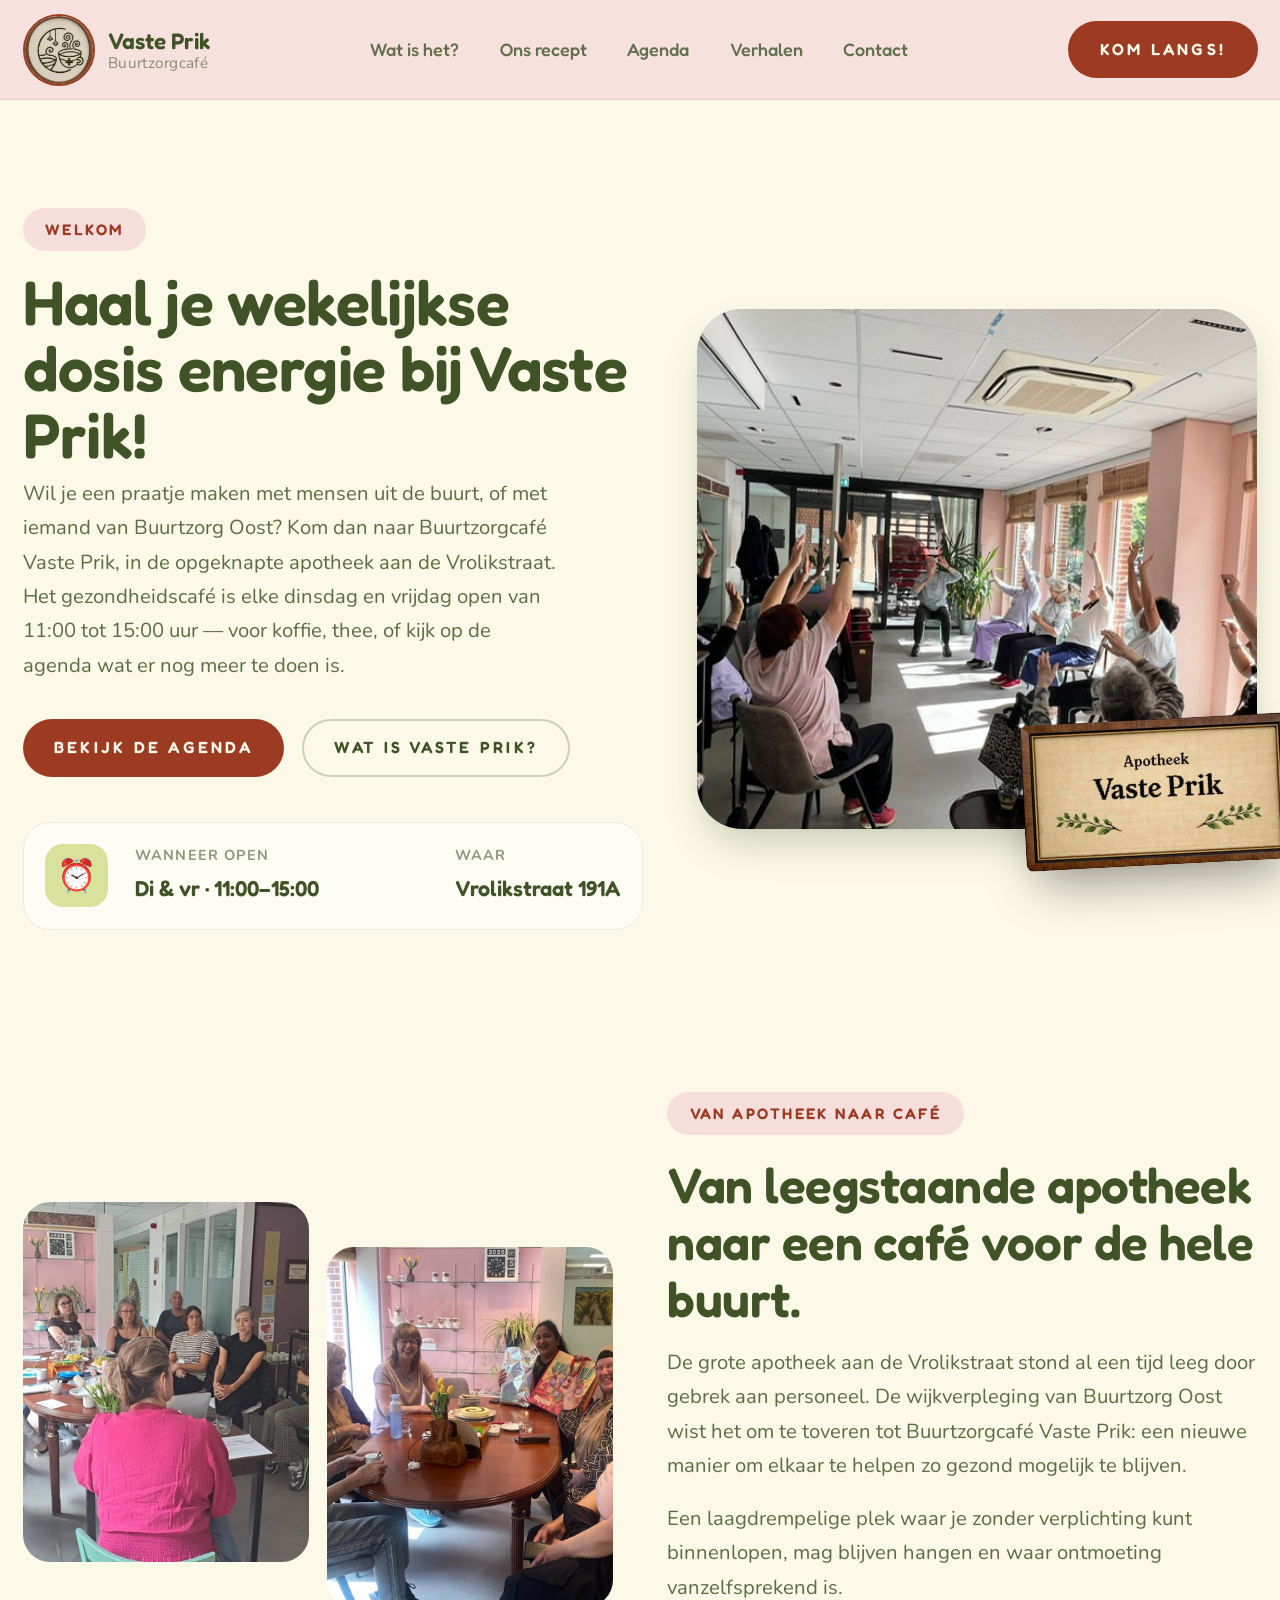
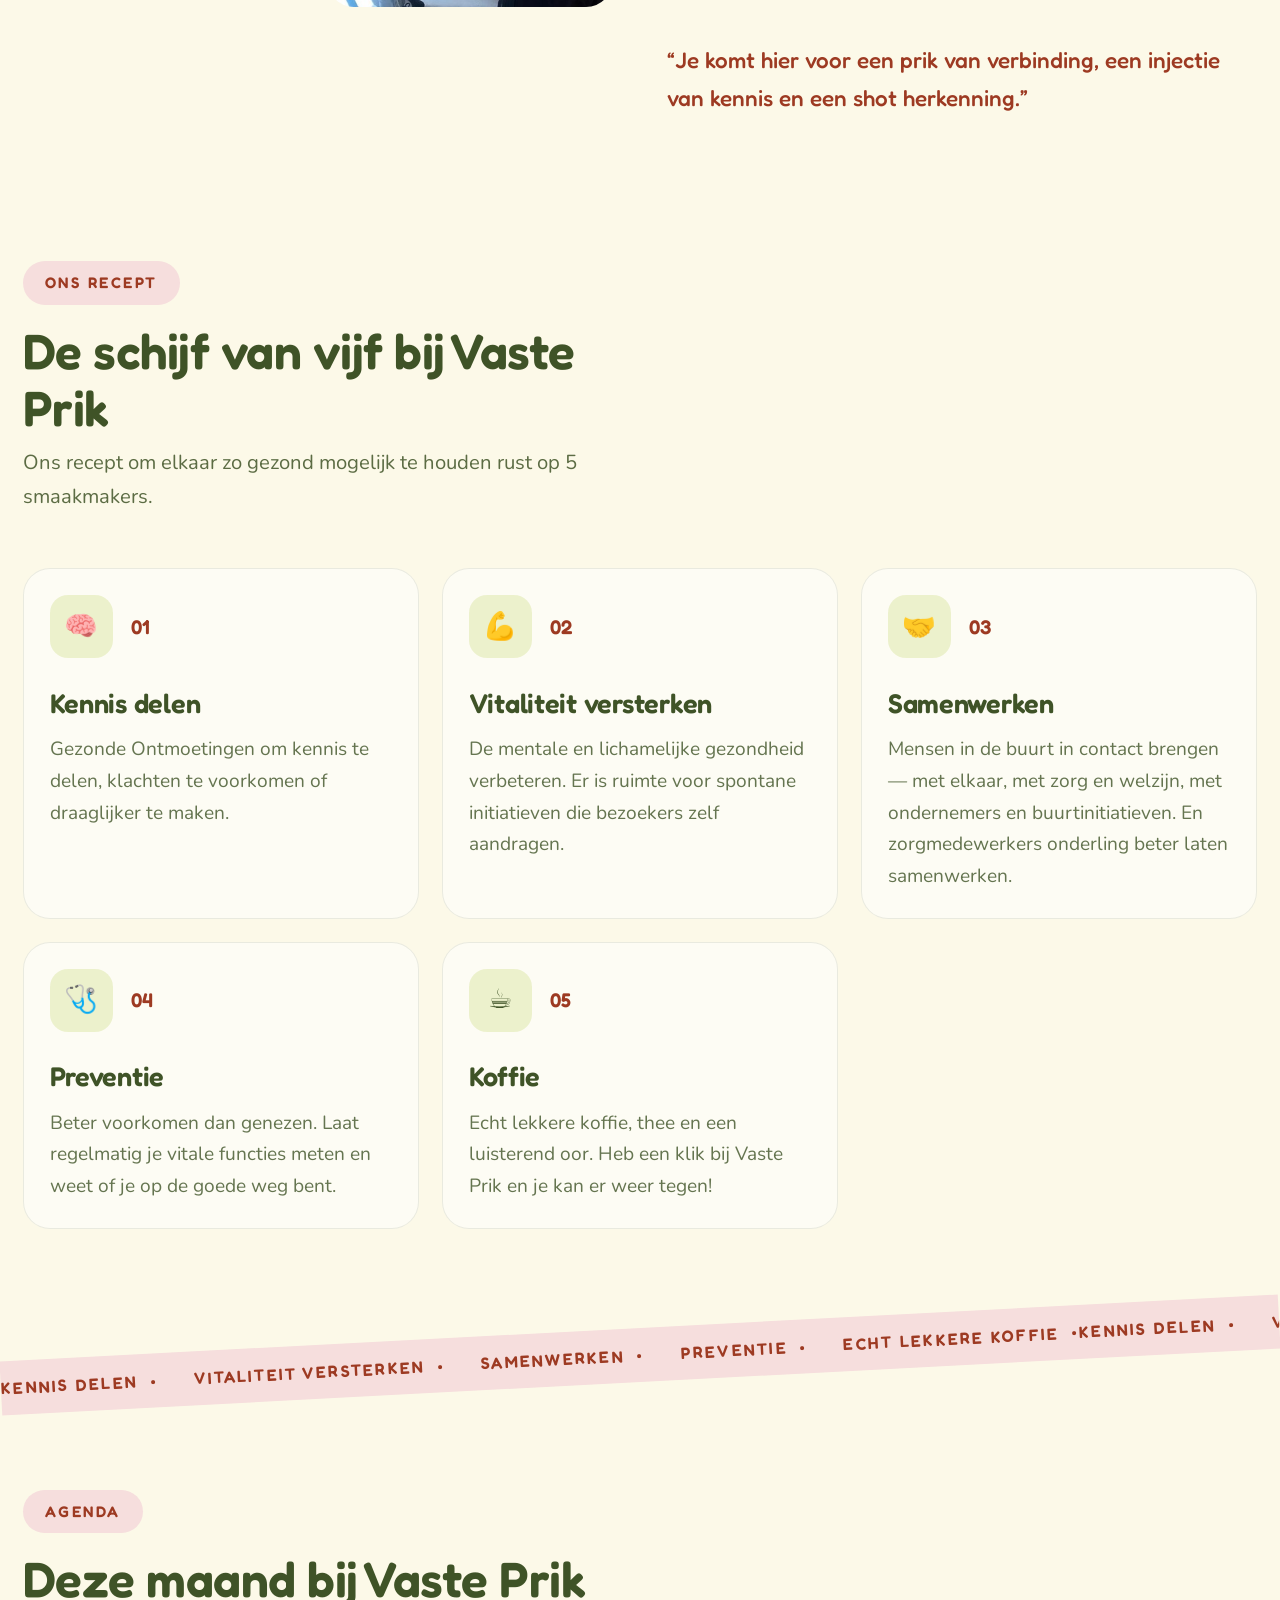
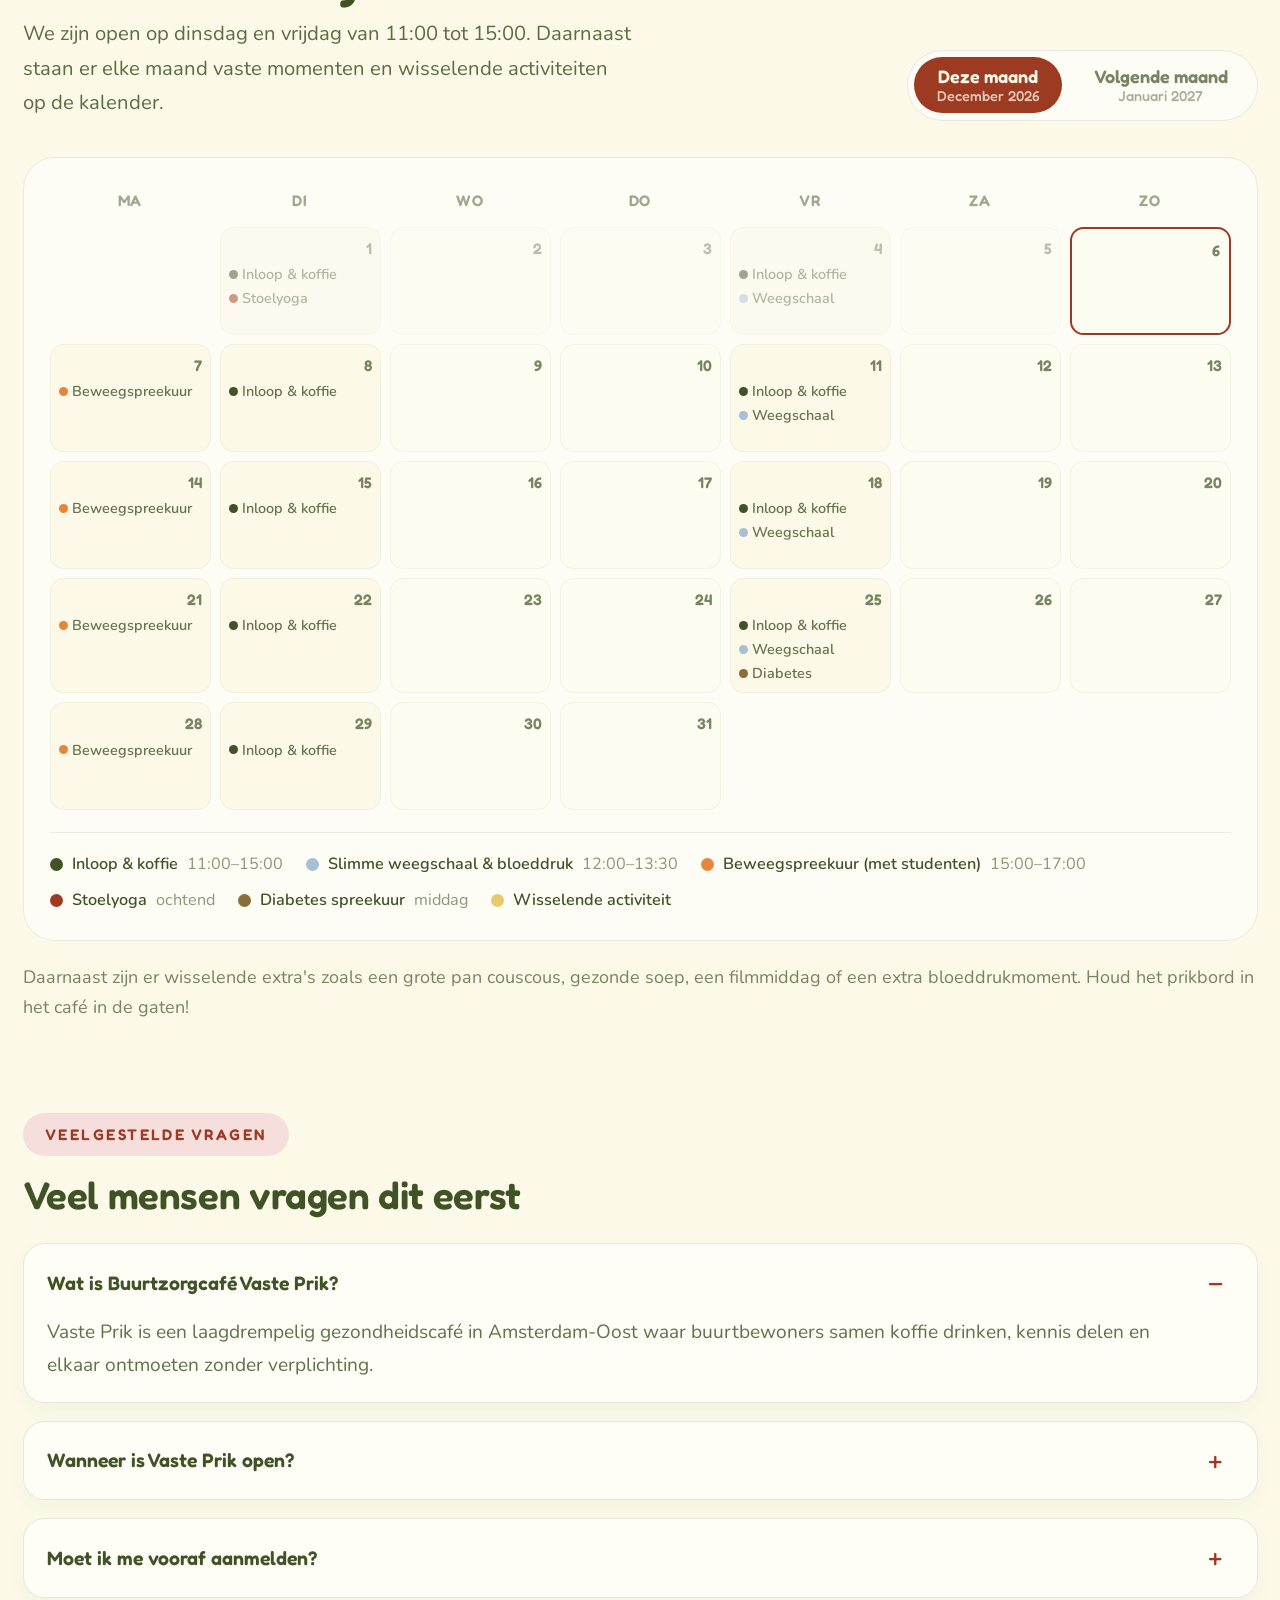
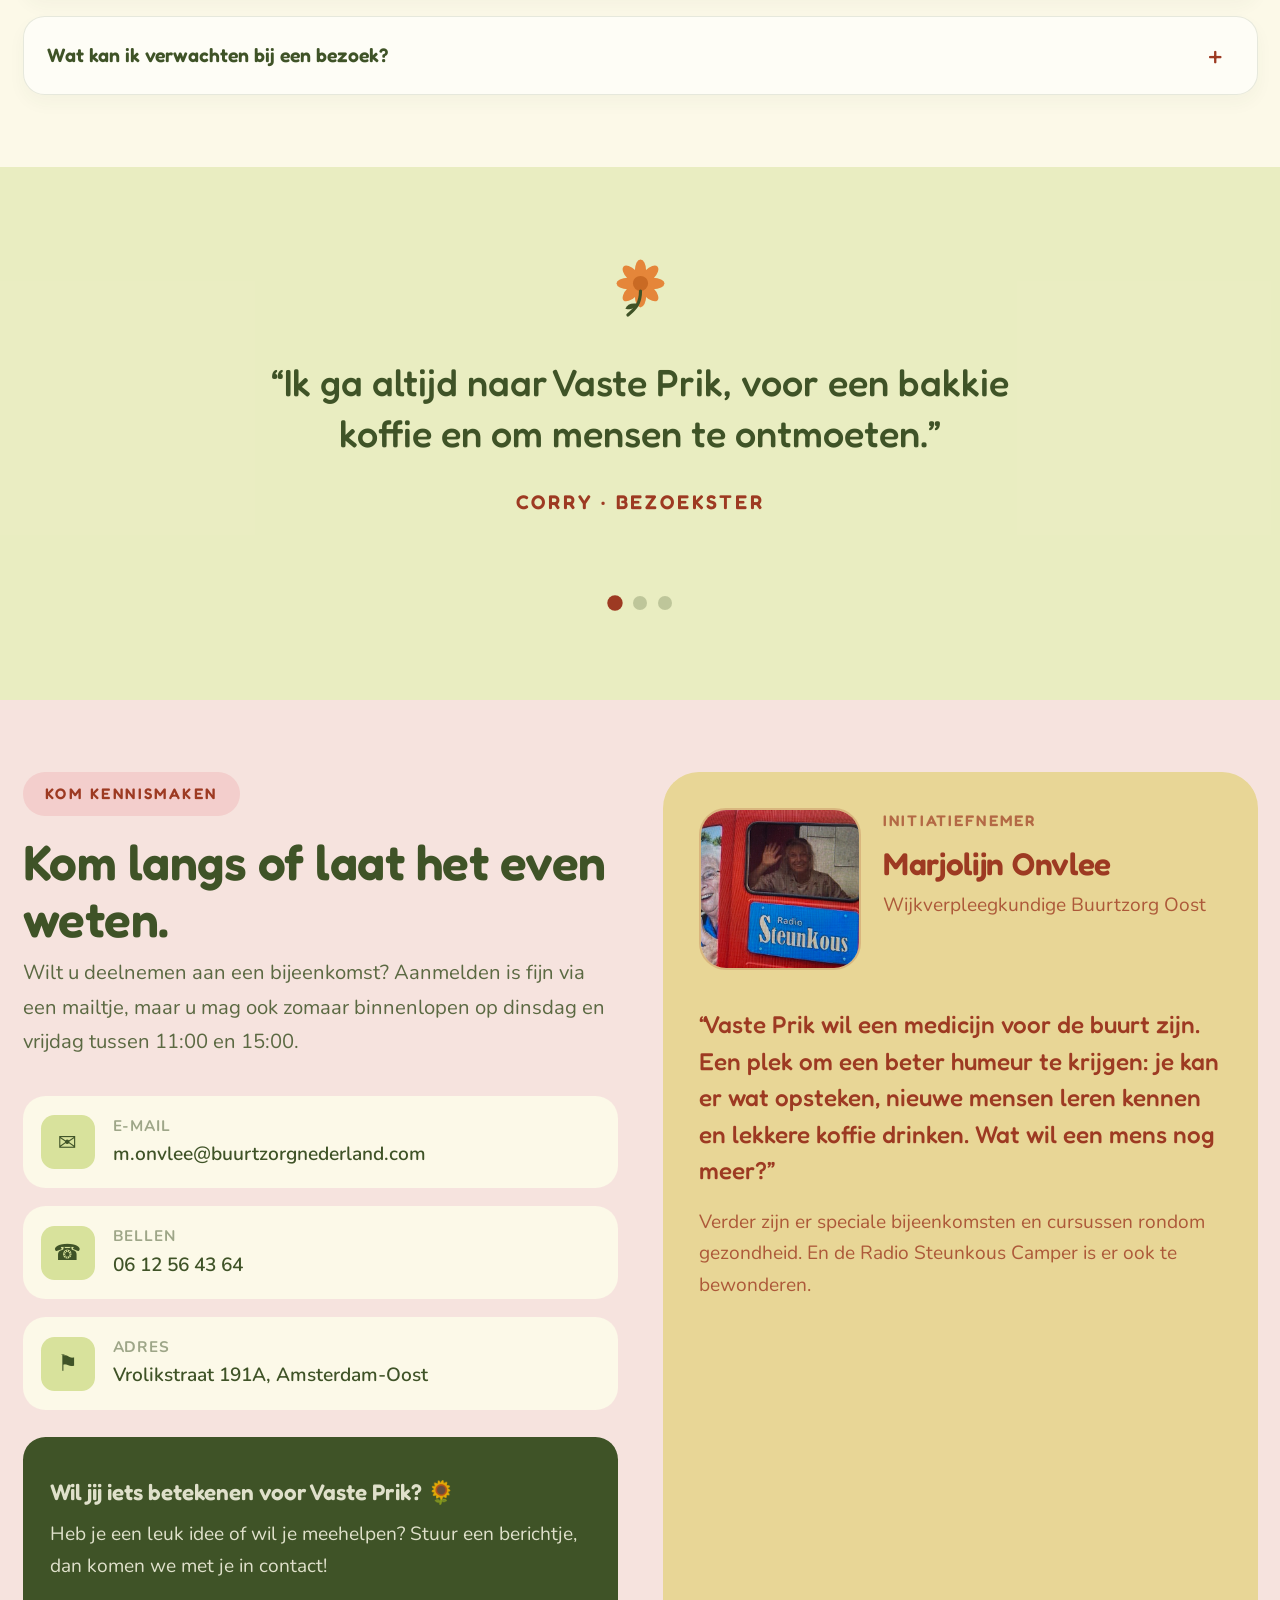
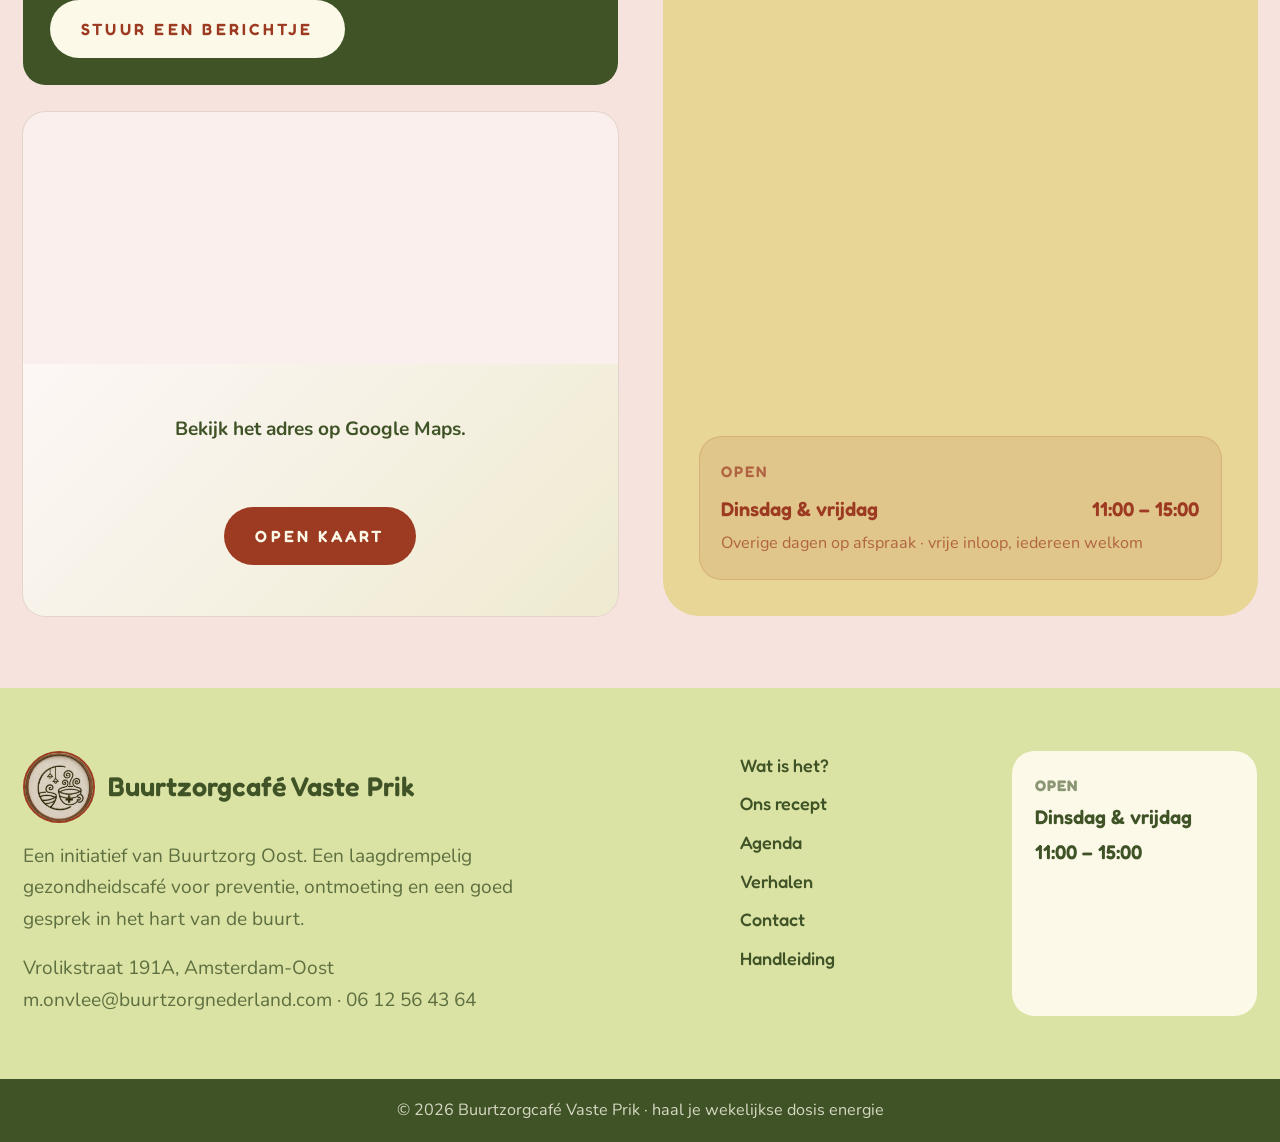
==== index.html @ 0f340464 "Handleiding pagina en content check" ====
<!doctype html>
<html lang="nl">
<head>
  <meta charset="UTF-8" />
  <meta name="viewport" content="width=device-width, initial-scale=1.0" />
  <meta name="description" content="Buurtzorgcafé Vaste Prik is een laagdrempelig gezondheidscafé in Amsterdam-Oost: koffie, kennis delen, beweging, preventie en ontmoetingen in de buurt." />
  <meta name="theme-color" content="#f6dedd" />
  <meta name="robots" content="index, follow" />
  <meta name="author" content="Buurtzorgcafé Vaste Prik" />
  <meta property="og:type" content="website" />
  <meta property="og:site_name" content="Buurtzorgcafé Vaste Prik" />
  <meta property="og:title" content="Buurtzorgcafé Vaste Prik | Gezondheidscafé in Amsterdam-Oost" />
  <meta property="og:description" content="Koffie, ontmoeting en preventie in de buurt. Kom langs bij Buurtzorgcafé Vaste Prik voor een laagdrempelige, gezonde babbel in Amsterdam-Oost." />
  <meta property="og:url" content="https://www.vasteprik.nl/" />
  <meta property="og:image" content="https://www.vasteprik.nl/assets/vaste-prik-logo.png" />
  <meta property="og:image:alt" content="Logo van Buurtzorgcafé Vaste Prik" />
  <meta property="og:locale" content="nl_NL" />
  <meta name="twitter:card" content="summary_large_image" />
  <meta name="twitter:title" content="Buurtzorgcafé Vaste Prik" />
  <meta name="twitter:description" content="Koffie, preventie en ontmoeting in de buurt. Ontdek Buurtzorgcafé Vaste Prik in Amsterdam-Oost." />
  <meta name="twitter:image" content="https://www.vasteprik.nl/assets/vaste-prik-logo.png" />
  <link rel="canonical" href="https://www.vasteprik.nl/" />
  <link rel="icon" type="image/png" sizes="256x256" href="assets/vaste-prik-logo-256.png" />
  <link rel="manifest" href="site.webmanifest" />
  <title>Buurtzorgcafé Vaste Prik | Gezondheid, koffie en ontmoeting in Amsterdam-Oost</title>
  <link rel="stylesheet" href="style.css" />
</head>
<body>

  <!-- Nav -->
  <header class="site-header">
    <div class="wrap header-inner">
      <a href="#top" class="brand">
        
        <span class="brand-icon"><img src="assets/vaste-prik-logo.png" alt="Vaste Prik logo" class="brand-logo" data-c-src="hero.logo" data-c-alt="hero.logo_alt" /></span>
        

        <span class="brand-text">
          <span class="brand-title">Vaste Prik</span>
          <span class="brand-sub">Buurtzorgcafé</span>
        </span>
      </a>
      <nav class="main-nav">
        <a href="#wat">Wat is het?</a>
        <a href="#recept">Ons recept</a>
        <a href="#agenda">Agenda</a>
        <a href="#verhalen">Verhalen</a>
        <a href="#contact">Contact</a>
      </nav>
      <a href="#contact" class="btn btn-solid">Kom langs!</a>
    </div>
  </header>

  <main id="top">

    <!-- Hero -->
    <section class="hero">
      <div class="wrap hero-grid">
        <div class="hero-copy">
          <span class="pill">Welkom</span>
          <h1 data-c="hero.titel">Haal je wekelijkse dosis energie bij Vaste Prik!</h1>
          <p class="lead" data-c="hero.tekst">
            Wil je een praatje maken met mensen uit de buurt, of met iemand van Buurtzorg Oost?
            Kom dan naar Buurtzorgcafé Vaste Prik, in de opgeknapte apotheek aan de
            Vrolikstraat. Het gezondheidscafé is elke dinsdag en vrijdag open van 11 tot
            15 uur — voor koffie, thee, of kijk op de agenda wat er nog meer te doen is.
          </p>
          <div class="hero-buttons">
            <a href="#agenda" class="btn btn-solid">Bekijk de agenda</a>
            <a href="#wat" class="btn btn-ghost">Wat is Vaste Prik?</a>
          </div>

          <div class="hero-info">
            <span class="hero-info-icon">⏰</span>
            <div class="hero-info-cols">
              <div>
                <p class="label">Wanneer open</p>
                <p class="value">Di &amp; vr · 11:00–15:00</p>
              </div>
              <div>
                <p class="label">Waar</p>
                <p class="value" data-c="contact.adres_kort">Vrolikstraat 191A</p>
              </div>
            </div>
          </div>
        </div>

        <div class="hero-media">
          <div class="hero-photo-frame">
            <img
              src="assets/vaste-prik-1.jpg"
              alt="Activiteit bij Buurtzorgcafé Vaste Prik"
              data-c-src="hero.foto"
              data-c-alt="hero.foto_alt"
              data-lightbox
              tabindex="0"
            />
          </div>
          <img
            src="assets/bordje-vaste-prik.jpg"
            alt="Geborduurd bordje met de tekst Apotheek Vaste Prik"
            data-c-src="hero.bordje"
            data-c-alt="hero.bordje_alt"
            class="hero-badge"
            data-lightbox
            tabindex="0"
          />
        </div>
      </div>
    </section>

    <!-- Wat is het -->
    <section id="wat" class="section">
      <div class="wrap wat-grid">
        <div class="wat-images">
          <img
            src="assets/vaste-prik-2.jpeg"
            alt="Bijscholing bij Buurtzorgcafé Vaste Prik"
            data-c-src="wat.foto1"
            data-c-alt="wat.foto1_alt"
            class="wat-img wat-img-1"
            data-lightbox
            tabindex="0"
          />
          <img
            src="assets/vaste-prik-3.jpeg"
            alt="Verjaardag bij Buurtzorgcafé Vaste Prik"
            data-c-src="wat.foto2"
            data-c-alt="wat.foto2_alt"
            class="wat-img wat-img-2"
            data-lightbox
            tabindex="0"
          />
        </div>
        <div class="wat-copy">
          <span class="pill">Van apotheek naar café</span>
          <h2 data-c="wat.titel">Van leegstaande apotheek naar een café voor de hele buurt.</h2>
          <div data-c-lijst="wat.alineas">
          <p>
            De grote apotheek aan de Vrolikstraat stond al een tijd leeg door gebrek aan
            personeel. De wijkverpleging van Buurtzorg Oost wist het om te toveren tot
            Buurtzorgcafé Vaste Prik: een nieuwe manier om elkaar te helpen zo gezond
            mogelijk te blijven.
          </p>
          <p>
            Een laagdrempelige plek waar je zonder verplichting kunt binnenlopen, mag blijven
            hangen en waar ontmoeting vanzelfsprekend is.
          </p>
          </div>
          <p class="quote" data-c="wat.quote" data-c-quotes>
            &ldquo;Je komt hier voor een prik van verbinding, een injectie van kennis en een
            shot herkenning.&rdquo;
          </p>
        </div>
      </div>
    </section>

    <!-- Ons recept -->
    <section id="recept" class="section">
      <div class="wrap">
        <div class="recept-intro">
          <span class="pill">Ons recept</span>
          <h2>De schijf van vijf bij Vaste Prik</h2>
          <p class="lead" data-c="recept.intro">Ons recept om elkaar zo gezond mogelijk te houden rust op 5 smaakmakers.</p>
        </div>

        <div class="recept-grid" id="recept-grid">
          <div class="recept-card">
            <div class="recept-head">
              <span class="recept-icon">🧠</span>
              <span class="recept-num">01</span>
            </div>
            <h3>Kennis delen</h3>
            <p>Gezonde Ontmoetingen om kennis te delen, klachten te voorkomen of draaglijker te maken.</p>
          </div>
          <div class="recept-card">
            <div class="recept-head">
              <span class="recept-icon">💪</span>
              <span class="recept-num">02</span>
            </div>
            <h3>Vitaliteit versterken</h3>
            <p>De mentale en lichamelijke gezondheid verbeteren. Er is ruimte voor spontane initiatieven die bezoekers zelf aandragen.</p>
          </div>
          <div class="recept-card">
            <div class="recept-head">
              <span class="recept-icon">🤝</span>
              <span class="recept-num">03</span>
            </div>
            <h3>Samenwerken</h3>
            <p>Mensen in de buurt in contact brengen — met elkaar, met zorg en welzijn, met ondernemers en buurtinitiatieven. En zorgmedewerkers onderling beter laten samenwerken.</p>
          </div>
          <div class="recept-card">
            <div class="recept-head">
              <span class="recept-icon">🩺</span>
              <span class="recept-num">04</span>
            </div>
            <h3>Preventie</h3>
            <p>Beter voorkomen dan genezen. Laat regelmatig je vitale functies meten en weet of je op de goede weg bent.</p>
          </div>
          <div class="recept-card">
            <div class="recept-head">
              <span class="recept-icon">☕</span>
              <span class="recept-num">05</span>
            </div>
            <h3>Koffie</h3>
            <p>Echt lekkere koffie, thee en een luisterend oor. Heb een klik bij Vaste Prik en je kan er weer tegen!</p>
          </div>
        </div>
      </div>
    </section>

    <!-- Marquee -->
    <div class="marquee-outer">
      <div class="marquee-track">
        <div class="marquee-group">
          <span>Kennis delen &nbsp;&bull;</span>
          <span>Vitaliteit versterken &nbsp;&bull;</span>
          <span>Samenwerken &nbsp;&bull;</span>
          <span>Preventie &nbsp;&bull;</span>
          <span>Echt lekkere koffie &nbsp;&bull;</span>
        </div>
        <div class="marquee-group">
          <span>Kennis delen &nbsp;&bull;</span>
          <span>Vitaliteit versterken &nbsp;&bull;</span>
          <span>Samenwerken &nbsp;&bull;</span>
          <span>Preventie &nbsp;&bull;</span>
          <span>Echt lekkere koffie &nbsp;&bull;</span>
        </div>
      </div>
    </div>

    <!-- Agenda -->
    <section id="agenda" class="section">
      <div class="wrap">
        <div class="agenda-head">
          <div class="agenda-intro">
            <span class="pill">Agenda</span>
            <h2 id="agenda-title">Deze maand bij Vaste Prik</h2>
            <p class="lead" data-c="agenda.intro">
              We zijn open op dinsdag en vrijdag van 11:00 tot 15:00. Daarnaast staan er elke
              maand vaste momenten en wisselende activiteiten op de kalender.
            </p>
          </div>
          <div class="month-toggle" role="group" aria-label="Kies maand">
            <button type="button" class="month-btn" data-offset="0">
              <span class="month-btn-label">Deze maand</span>
              <span class="month-btn-sub"></span>
            </button>
            <button type="button" class="month-btn" data-offset="1">
              <span class="month-btn-label">Volgende maand</span>
              <span class="month-btn-sub"></span>
            </button>
          </div>
        </div>

        <div class="calendar-wrap">
          <div class="calendar-weekdays">
            <div>ma</div><div>di</div><div>wo</div><div>do</div><div>vr</div><div>za</div><div>zo</div>
          </div>
          <div class="calendar-grid" id="calendar-grid"></div>

          <div class="calendar-legend" id="calendar-legend"></div>
        </div>

        <p class="agenda-note" data-c="agenda.notitie">
          Daarnaast zijn er wisselende extra's zoals een grote pan couscous, gezonde soep, een
          filmmiddag of een extra bloeddrukmoment. Houd het prikbord in het café in de
          gaten!
        </p>
      </div>
    </section>

    <section id="faq" class="section faq-section">
      <div class="wrap">
        <div class="faq-header">
          <span class="pill">Veelgestelde vragen</span>
          <h2>Veel mensen vragen dit eerst</h2>
        </div>
        <div class="faq-list" id="faq-list"></div>
      </div>
    </section>

    <!-- Verhalen -->
    <section id="verhalen" class="testimonial-section">
      <div class="wrap testimonial-wrap">
        <div class="testimonial-slider" data-testimonials aria-live="polite">
          <svg class="marigold" viewBox="0 0 100 100" aria-hidden="true">
            <g transform="translate(50 42)">
              <ellipse cx="0" cy="-20" rx="9" ry="18" fill="var(--vp-orange)" transform="rotate(0)" />
              <ellipse cx="0" cy="-20" rx="9" ry="18" fill="var(--vp-orange)" transform="rotate(45)" />
              <ellipse cx="0" cy="-20" rx="9" ry="18" fill="var(--vp-orange)" transform="rotate(90)" />
              <ellipse cx="0" cy="-20" rx="9" ry="18" fill="var(--vp-orange)" transform="rotate(135)" />
              <ellipse cx="0" cy="-20" rx="9" ry="18" fill="var(--vp-orange)" transform="rotate(180)" />
              <ellipse cx="0" cy="-20" rx="9" ry="18" fill="var(--vp-orange)" transform="rotate(225)" />
              <ellipse cx="0" cy="-20" rx="9" ry="18" fill="var(--vp-orange)" transform="rotate(270)" />
              <ellipse cx="0" cy="-20" rx="9" ry="18" fill="var(--vp-orange)" transform="rotate(315)" />
              <circle r="12" fill="#c96a24" />
            </g>
            <path d="M50 54 C 50 74, 42 82, 30 92" fill="none" stroke="var(--vp-green)" stroke-width="5" stroke-linecap="round" />
            <path d="M44 74 q -14 -2 -18 8 q 14 4 18 -8Z" fill="var(--vp-green)" />
          </svg>
          <div class="testimonial-track"></div>
          <div class="testimonial-dots" aria-label="Testimonial navigatie"></div>
        </div>
      </div>
    </section>

    <!-- Contact -->
    <section id="contact" class="contact-section">
      <div class="wrap contact-grid">
        <div>
          <span class="pill tint-darker">Kom kennismaken</span>
          <h2>Kom langs of laat het even weten.</h2>
          <p class="lead" data-c="contact.tekst">
            Wilt u deelnemen aan een bijeenkomst? Aanmelden is fijn via een mailtje, maar u mag
            ook zomaar binnenlopen op dinsdag en vrijdag tussen 11:00 en 15:00.
          </p>

          <div class="contact-links">
            <a href="mailto:m.onvlee@buurtzorgnederland.com" data-link="mail" class="contact-link">
              <span class="contact-link-icon">&#9993;</span>
              <span>
                <span class="contact-link-label">E-mail</span>
                <span class="contact-link-value" data-c="contact.email">m.onvlee@buurtzorgnederland.com</span>
              </span>
            </a>
            <a href="tel:0612564364" data-link="tel" class="contact-link">
              <span class="contact-link-icon">&#9742;</span>
              <span>
                <span class="contact-link-label">Bellen</span>
                <span class="contact-link-value" data-c="contact.telefoon">06 12 56 43 64</span>
              </span>
            </a>
            <a
              href="https://www.google.com/maps/search/?api=1&query=Vrolikstraat+191A,+Amsterdam" data-link="maps"
              target="_blank" rel="noreferrer" class="contact-link"
            >
              <span class="contact-link-icon">&#9873;</span>
              <span>
                <span class="contact-link-label">Adres</span>
                <span class="contact-link-value" data-c="contact.adres">Vrolikstraat 191A, Amsterdam-Oost</span>
              </span>
            </a>
          </div>

          <div class="doe-mee">
            <p class="doe-mee-title" data-c="contact.doemee_titel">Wil jij iets betekenen voor Vaste Prik? 🌻</p>
            <p data-c="contact.doemee_tekst">Heb je een leuk idee of wil je meehelpen? Stuur een berichtje, dan komen we met je in contact!</p>
            <a href="mailto:m.onvlee@buurtzorgnederland.com" data-link="mail" class="btn btn-light">Stuur een berichtje</a>
          </div>

          <div class="map-embed">
            <iframe
              id="map-embed"
              title="Kaart Vrolikstraat 191A, Amsterdam-Oost"
              src="https://www.google.com/maps?q=Vrolikstraat+191A,+Amsterdam&output=embed"
              data-link="mapembed"
              loading="lazy"
              referrerpolicy="no-referrer-when-downgrade"
            ></iframe>
            <div class="map-fallback" hidden>
              <p>Bekijk het adres op Google Maps.</p>
              <a
                href="https://www.google.com/maps/search/?api=1&query=Vrolikstraat+191A,+Amsterdam"
                target="_blank" rel="noreferrer"
                class="btn btn-solid"
              >
                Open kaart
              </a>
            </div>
          </div>
          
        </div>

        <div class="contact-side">
          <div>
            <div class="contact-person">
              <img
                src="assets/marjolijn-onvlee.jpg"
                alt="Marjolijn Onvlee bij Radio Steunkous"
                data-c-src="contact.persoon.foto"
                data-c-alt="contact.persoon.foto_alt"
                data-lightbox
                tabindex="0"
              />
              <div>
                <p class="contact-person-role" data-c="contact.persoon.rol">Initiatiefnemer</p>
                <h3 data-c="contact.persoon.naam">Marjolijn Onvlee</h3>
                <p class="contact-person-sub" data-c="contact.persoon.functie">Wijkverpleegkundige Buurtzorg Oost</p>
              </div>
            </div>
            <p class="contact-quote" data-c="contact.persoon.quote" data-c-quotes>
              &ldquo;Vaste Prik wil een medicijn voor de buurt zijn. Een plek om een beter humeur
              te krijgen: je kan er wat opsteken, nieuwe mensen leren kennen en lekkere koffie
              drinken. Wat wil een mens nog meer?&rdquo;
            </p>
            <p class="contact-extra" data-c="contact.persoon.extra">
              Verder zijn er speciale bijeenkomsten en cursussen rondom gezondheid. En de Radio
              Steunkous Camper is er ook te bewonderen.
            </p>
          </div>
          <div class="opening-box">
            <p class="opening-label">Open</p>
            <div class="opening-row">
              <span>Dinsdag &amp; vrijdag</span>
              <span>11:00 – 15:00</span>
            </div>
            <p class="opening-note">Overige dagen op afspraak · vrije inloop, iedereen welkom</p>
          </div>
        </div>
      </div>
    </section>

  </main>

  <!-- Footer -->
  <footer class="site-footer">
    <div class="wrap footer-grid">
      <div>
        <div class="footer-brand">
          <img src="assets/vaste-prik-logo.png" alt="Vaste Prik logo" class="footer-brand-logo" data-c-src="hero.logo" data-c-alt="hero.logo_alt" />
          <span class="footer-brand-title">Buurtzorgcafé Vaste Prik</span>
        </div>
        <p class="footer-desc" data-c="footer.beschrijving">
          Een initiatief van Buurtzorg Oost. Een laagdrempelig gezondheidscafé voor
          preventie, ontmoeting en een goed gesprek in het hart van de buurt.
        </p>
        <p class="footer-contact">
          <a href="https://www.google.com/maps/search/?api=1&query=Vrolikstraat+191A,+Amsterdam" data-link="maps" target="_blank" rel="noreferrer" data-c="contact.adres">
            Vrolikstraat 191A, Amsterdam-Oost
          </a>
          <br />
          <a href="mailto:m.onvlee@buurtzorgnederland.com" data-link="mail" data-c="contact.email">m.onvlee@buurtzorgnederland.com</a>
          &middot;
          <a href="tel:0612564364" data-link="tel" data-c="contact.telefoon">06 12 56 43 64</a>
        </p>
      </div>
      <div class="footer-cols">
        <nav class="footer-nav">
          <a href="#wat">Wat is het?</a>
          <a href="#recept">Ons recept</a>
          <a href="#agenda">Agenda</a>
          <a href="#verhalen">Verhalen</a>
          <a href="#contact">Contact</a>
          <a href="handleiding.html">Handleiding</a>
        </nav>
        <div class="footer-open">
          <p class="footer-open-label">Open</p>
          <p class="footer-open-value">Dinsdag &amp; vrijdag</p>
          <p class="footer-open-value">11:00 – 15:00</p>
        </div>
      </div>
    </div>
    <div class="footer-bottom">
      <span id="footer-year"></span> Buurtzorgcafé Vaste Prik &middot; haal je wekelijkse dosis energie
    </div>
  </footer>

  <dialog class="lightbox" id="lightbox" aria-label="Vergrote afbeelding">
    <button class="lightbox-close" type="button" aria-label="Afbeelding sluiten">&times;</button>
    <img class="lightbox-image" alt="" />
  </dialog>

  <script type="application/ld+json">
    {
      "@context": "https://schema.org",
      "@type": "HealthClub",
      "name": "Buurtzorgcafé Vaste Prik",
      "description": "Buurtzorgcafé Vaste Prik is een laagdrempelig gezondheidscafé in Amsterdam-Oost waar bezoekers elkaar ontmoeten, kennis delen en gezonder leven.",
      "url": "https://www.vasteprik.nl/",
      "telephone": "+31 6 12 56 43 64",
      "address": {
        "@type": "PostalAddress",
        "streetAddress": "Vrolikstraat 191A",
        "addressLocality": "Amsterdam",
        "addressRegion": "Noord-Holland",
        "postalCode": "1091",
        "addressCountry": "NL"
      },
      "openingHours": [
        "Tu,Fr 11:00-15:00"
      ],
      "sameAs": [],
      "mainEntity": {
        "@type": "Question",
        "name": "Wanneer is Vaste Prik open?",
        "acceptedAnswer": {
          "@type": "Answer",
          "text": "We zijn open op dinsdag en vrijdag van 11:00 tot 15:00. Je bent altijd welkom voor koffie, thee, een praatje of een van de vaste activiteiten."
        }
      }
    }
  </script>

  <script src="script.js"></script>
</body>
</html>
---- style.css ----
@import url('https://fonts.googleapis.com/css2?family=Fredoka:wght@400;500;600;700&display=swap');
@import url('https://fonts.googleapis.com/css2?family=Nunito:ital,wght@0,400;0,500;0,600;0,700;0,800;1,400&display=swap');

/* ── Palette & basics ─────────────────────────────────── */
:root {
  --vp-cream: #fcf9e8;
  --vp-green: #3f5327;
  --vp-rust: #9d3a22;
  --vp-pink: #f6dedd;
  --vp-lime: #d8e29c;
  --vp-orange: #e5863a;
  --vp-mustard: #ebc969;
  --vp-sand: #e8d696;
  --vp-leaf: #dae2a4;
  --vp-blue: #a9c0d4;
  --vp-sage: #c6d0bc;
}

* {
  box-sizing: border-box;
}

html {
  font-size: 18px;
  scroll-behavior: smooth;
}

body {
  margin: 0;
  font-family: 'Nunito', system-ui, sans-serif;
  font-size: 1.0625rem;
  line-height: 1.65;
  background-color: var(--vp-cream);
  color: var(--vp-green);
}

img {
  max-width: 100%;
  display: block;
}

a {
  color: inherit;
  text-decoration: none;
}

h1, h2, h3 {
  margin: 0;
  font-family: 'Fredoka', 'Nunito', sans-serif;
  letter-spacing: -0.01em;
  font-weight: 600;
}

p {
  margin: 0;
}

::selection {
  background-color: var(--vp-lime);
  color: var(--vp-green);
}

.wrap {
  max-width: 72rem;
  margin: 0 auto;
  padding: 0 1.25rem;
}

.section {
  padding: 4rem 0;
  position: relative;
  overflow: hidden;
}

/* ── Reusable bits ────────────────────────────────────── */
.pill {
  display: inline-block;
  margin-bottom: 1rem;
  border-radius: 999px;
  background: var(--vp-pink);
  padding: 0.5rem 1.25rem;
  font-family: 'Fredoka', sans-serif;
  font-size: 0.85rem;
  font-weight: 600;
  text-transform: uppercase;
  letter-spacing: 0.16em;
  color: var(--vp-rust);
}
.pill.tint-darker {
  background: #f3cecc;
}

.lead {
  font-size: 1.125rem;
  line-height: 1.7;
  color: rgba(63, 83, 39, 0.85);
  margin-top: 0.5rem;
}

.btn {
  display: inline-block;
  border-radius: 999px;
  padding: 0.85rem 1.75rem;
  font-family: 'Fredoka', sans-serif;
  font-size: 0.9rem;
  font-weight: 600;
  text-transform: uppercase;
  letter-spacing: 0.2em;
  transition: transform 0.15s ease;
}
.btn:hover {
  transform: translateY(-2px);
}
.btn-solid {
  background: var(--vp-rust);
  color: var(--vp-cream);
}
.btn-ghost {
  border: 2px solid rgba(63, 83, 39, 0.25);
  color: var(--vp-green);
  padding: calc(0.85rem - 2px) calc(1.75rem - 2px);
}
.btn-ghost:hover {
  background: rgba(255, 255, 255, 0.5);
}
.btn-light {
  margin-top: 1rem;
  background: var(--vp-cream);
  color: var(--vp-rust);
}

/* ── Header ───────────────────────────────────────────── */
.site-header {
  position: sticky;
  top: 0;
  z-index: 30;
  border-bottom: 1px solid rgba(63, 83, 39, 0.1);
  background: rgba(246, 222, 221, 0.9);
  backdrop-filter: blur(8px);
}
.header-inner {
  display: flex;
  align-items: center;
  justify-content: space-between;
  gap: 1rem;
  padding: 0.75rem 1.25rem;
}
.brand {
  display: flex;
  align-items: center;
  gap: 0.75rem;
}
.brand-logo,
.footer-brand-logo {
  width: 4rem;
  height: 4rem;
  border-radius: 50%;
  object-fit: cover;
  display: block;
  background: #fff;
  border: 2px solid #9d3a22;
}
.brand-text {
  line-height: 1.2;
}
.brand-title {
  display: block;
  font-family: 'Fredoka', sans-serif;
  font-size: 1.25rem;
  font-weight: 600;
}
.brand-sub {
  display: block;
  font-size: 0.85rem;
  letter-spacing: 0.02em;
  color: rgba(63, 83, 39, 0.6);
}
.main-nav {
  display: none;
  align-items: center;
  gap: 2.25rem;
  font-family: 'Fredoka', sans-serif;
  font-size: 1rem;
  font-weight: 500;
}
.main-nav a {
  color: rgba(63, 83, 39, 0.8);
  transition: color 0.15s ease;
}
.main-nav a:hover {
  color: var(--vp-rust);
}
@media (min-width: 1031px) {
  .main-nav {
    display: flex;
  }
}

@media (max-width: 1030px) {
  body {
    overflow-x: hidden;
  }

  .site-header {
    position: static;
    backdrop-filter: none;
  }

  .header-inner {
    gap: 0.5rem;
    padding: 0.5rem 0.9rem;
    flex-wrap: wrap;
  }

  .brand {
    flex: 1 1 auto;
    min-width: 0;
  }

  .brand-title {
    font-size: 1rem;
  }

  .brand-sub {
    font-size: 0.72rem;
  }

  .header-inner > .btn {
    margin-left: auto;
    padding: 0.55rem 0.9rem;
    font-size: 0.7rem;
    letter-spacing: 0.08em;
  }
}

/* ── Hero ─────────────────────────────────────────────── */
.hero {
  position: relative;
  overflow: hidden;
}
.hero-grid {
  display: grid;
  gap: 3rem;
  align-items: center;
  padding: 4rem 1.25rem 5rem;
}
@media (min-width: 1031px) {
  .hero-grid {
    grid-template-columns: 1.05fr 0.95fr;
    padding-top: 6rem;
  }
}
.hero-copy {
  position: relative;
}
.hero-copy h1 {
  font-size: 2.75rem;
  line-height: 1.05;
}
@media (min-width: 1031px) {
  .hero-copy h1 {
    font-size: 3.5rem;
  }
}
.hero-copy .lead {
  max-width: 30rem;
}
.hero-buttons {
  margin-top: 2rem;
  display: flex;
  flex-wrap: wrap;
  align-items: center;
  gap: 1rem;
}
.hero-info {
  margin-top: 2.5rem;
  display: flex;
  flex-direction: column;
  gap: 1rem;
  border-radius: 1.5rem;
  background: rgba(255, 255, 255, 0.6);
  padding: 1.25rem;
  box-shadow: 0 0 0 1px rgba(63, 83, 39, 0.1) inset;
}
@media (min-width: 640px) {
  .hero-info {
    flex-direction: row;
    align-items: center;
    gap: 1.5rem;
  }
}
.hero-info-icon {
  display: grid;
  place-items: center;
  flex-shrink: 0;
  width: 3.5rem;
  height: 3.5rem;
  border-radius: 1rem;
  background: var(--vp-lime);
  font-size: 1.75rem;
}
.hero-info-cols {
  display: flex;
  flex: 1;
  flex-wrap: wrap;
  align-items: center;
  justify-content: space-between;
  gap: 0.5rem 2rem;
}
.label {
  font-size: 0.8rem;
  font-weight: 700;
  text-transform: uppercase;
  letter-spacing: 0.08em;
  color: rgba(63, 83, 39, 0.6);
  margin: 0 0 0.15rem;
}
.value {
  font-family: 'Fredoka', sans-serif;
  font-size: 1.2rem;
  font-weight: 600;
  margin: 0;
}
.hero-media {
  position: relative;
}
.hero-photo-frame {
  overflow: hidden;
  border-radius: 2.5rem;
  background: var(--vp-blue);
  box-shadow: 0 20px 40px -10px rgba(63, 83, 39, 0.3);
}
.hero-photo-frame img {
  width: 100%;
  height: 420px;
  object-fit: cover;
}
.hero-photo-frame img,
.hero-badge,
.wat-img,
.contact-person img {
  cursor: zoom-in;
}
[data-lightbox]:focus-visible {
  outline: 3px solid var(--vp-orange);
  outline-offset: 4px;
}
.lightbox {
  width: min(92vw, 72rem);
  max-width: none;
  max-height: 92vh;
  border: 0;
  padding: 0;
  border-radius: 1.25rem;
  background: rgba(255, 255, 255, 0.96);
  color: var(--vp-green);
  box-shadow: 0 30px 60px -25px rgba(63, 83, 39, 0.35);
  overflow: visible;
}
.lightbox::backdrop {
  background: rgba(47, 50, 43, 0.18);
}
.lightbox-image {
  display: block;
  width: 100%;
  max-height: calc(92vh - 1rem);
  object-fit: cover;
  border-radius: 1.05rem;
  background: #fff;
}
.lightbox-close {
  position: absolute;
  top: -0.7rem;
  right: -0.7rem;
  display: grid;
  place-items: center;
  width: 2.5rem;
  height: 2.5rem;
  border: 0;
  border-radius: 50%;
  background: var(--vp-rust);
  color: #fff;
  cursor: pointer;
  font-size: 1.5rem;
  line-height: 1;
  font-weight: 300;
  box-shadow: 0 10px 25px -12px rgba(157, 58, 34, 0.8);
  z-index: 2;
}
.lightbox-close:hover {
  background: #b9472f;
}
.lightbox-close:focus-visible {
  outline: 3px solid var(--vp-orange);
  outline-offset: 3px;
}
@media (min-width: 1031px) {
  .hero-photo-frame img {
    height: 520px;
  }
}
.hero-badge {
  position: absolute;
  bottom: -2rem;
  right: -1rem;
  width: 12rem;
  transform: rotate(-3deg);
  border-radius: 0.4rem;
  box-shadow: 0 25px 50px -12px rgba(0, 0, 0, 0.4);
}
@media (max-width: 1030px) {
  .hero-media {
    padding-bottom: 2.5rem;
  }

  .hero-badge {
    left: 50%;
    right: auto;
    bottom: 0;
    width: min(11rem, 42vw);
    transform: translateX(-50%) rotate(-3deg);
    z-index: 2;
  }
}
@media (min-width: 640px) {
  .hero-badge {
    right: -2rem;
    width: 15rem;
  }
}

/* ── Wat is het ───────────────────────────────────────── */
.wat-grid {
  display: grid;
  gap: 3rem;
  align-items: center;
}
@media (min-width: 1031px) {
  .wat-grid {
    grid-template-columns: 1fr 1fr;
  }
}
.wat-grid {
  display: grid;
  gap: 3rem;
  align-items: center;
}
@media (min-width: 1031px) {
  .wat-grid {
    grid-template-columns: 1fr 1fr;
  }
}
.wat-images {
  display: grid;
  grid-template-columns: 1fr 1fr;
  gap: 1rem;
  order: 2;
}
@media (min-width: 1031px) {
  .wat-images {
    order: 1;
  }
}
.wat-img {
  width: 100%;
  height: 16rem;
  border-radius: 1.5rem;
  object-fit: cover;
}
.wat-img-1 {
  background: var(--vp-pink);
}
.wat-img-2 {
  margin-top: 2.5rem;
  background: var(--vp-blue);
}
@media (min-width: 1031px) {
  .wat-img {
    height: 20rem;
  }
}
.wat-copy {
  order: 1;
  position: relative;
}
@media (min-width: 1031px) {
  .wat-copy {
    order: 2;
  }
}
.wat-copy h2 {
  font-size: 2.25rem;
  line-height: 1.15;
  margin-top: 0.25rem;
}
@media (min-width: 1031px) {
  .wat-copy h2 {
    font-size: 2.75rem;
  }
}
.wat-copy p {
  margin-top: 1rem;
  font-size: 1.125rem;
  line-height: 1.7;
  color: rgba(63, 83, 39, 0.85);
}
.wat-copy .quote {
  margin-top: 2rem;
  font-family: 'Fredoka', sans-serif;
  font-size: 1.25rem;
  font-weight: 500;
  color: var(--vp-rust);
}

/* ── Ons recept ───────────────────────────────────────── */
.recept-intro {
  max-width: 36rem;
  position: relative;
}
.recept-intro h2 {
  font-size: 2.25rem;
  line-height: 1.15;
}
@media (min-width: 1031px) {
  .recept-intro h2 {
    font-size: 2.75rem;
  }
}
.recept-grid {
  margin-top: 3rem;
  display: grid;
  gap: 1.25rem;
}
@media (min-width: 640px) {
  .recept-grid {
    grid-template-columns: 1fr 1fr;
  }
}
@media (min-width: 1024px) {
  .recept-grid {
    grid-template-columns: 1fr 1fr 1fr;
  }
}
.recept-card {
  display: flex;
  flex-direction: column;
  border-radius: 1.5rem;
  background: rgba(255, 255, 255, 0.55);
  box-shadow: 0 0 0 1px rgba(63, 83, 39, 0.1) inset;
  padding: 1.5rem;
  transition: transform 0.15s ease;
}
.recept-card:hover {
  transform: translateY(-4px);
}
.recept-head {
  display: flex;
  align-items: center;
  gap: 1rem;
}
.recept-icon {
  display: grid;
  place-items: center;
  flex-shrink: 0;
  width: 3.5rem;
  height: 3.5rem;
  border-radius: 1rem;
  background: #d8e29c73;
  font-size: 1.5rem;
}
.recept-num {
  font-family: 'Fredoka', sans-serif;
  font-size: 1.1rem;
  font-weight: 600;
  color: var(--vp-rust);
}
.recept-card h3 {
  margin-top: 1.25rem;
  font-size: 1.5rem;
}
.recept-card p {
  margin-top: 0.5rem;
  color: rgba(63, 83, 39, 0.8);
}

/* ── Marquee ──────────────────────────────────────────── */
.marquee-outer {
  overflow: hidden;
  background: var(--vp-pink);
  padding: 0.75rem 0;
  transform: rotate(-3deg);
  transform-origin: center;
  margin: 1.5rem 0 2rem;
  
}
.marquee-track {
  display: flex;
  width: max-content;
  gap: 0;
  white-space: nowrap;
  animation: vp-marquee 26s linear infinite;
}
.marquee-group {
  display: flex;
  flex-shrink: 0;
  gap: 2rem;
}
.marquee-group span {
  font-family: 'Fredoka', sans-serif;
  font-size: 0.9rem;
  font-weight: 600;
  text-transform: uppercase;
  letter-spacing: 0.14em;
  color: var(--vp-rust);
}
@keyframes vp-marquee {
  from { transform: translateX(0); }
  to { transform: translateX(-50%); }
}

.faq-section {
  padding-top: 1rem;
}

.faq-header {
  margin-bottom: 1.5rem;
}

.faq-header h2 {
  font-size: clamp(2rem, 3vw, 3rem);
  line-height: 1.1;
}

.faq-list {
  display: grid;
  gap: 1rem;
}

.faq-list details {
  border: 1px solid rgba(63, 83, 39, 0.12);
  border-radius: 1.2rem;
  padding: 1.15rem 1.3rem;
  box-shadow: 0 8px 18px rgba(63, 83, 39, 0.04);
  transition: border-color 0.2s ease, transform 0.2s ease, box-shadow 0.2s ease;
  background-color: rgba(255, 255, 255, 0.6);
}

.faq-list details:hover {
  border-color: rgba(157, 58, 34, 0.28);
  box-shadow: 0 10px 22px rgba(63, 83, 39, 0.06);
  background-color: rgba(255, 255, 255, 0.9);
}

.faq-list summary {
  cursor: pointer;
  list-style: none;
  display: flex;
  align-items: center;
  justify-content: space-between;
  gap: 1rem;
  font-family: 'Fredoka', sans-serif;
  font-size: 1.08rem;
  font-weight: 600;
  color: var(--vp-green);
  transition: color 0.2s ease;
  
}

.faq-list summary::after {
  content: "+";
  display: inline-flex;
  align-items: center;
  justify-content: center;
  width: 2rem;
  height: 2rem;
  border-radius: 50%;
  /* background: rgba(246, 222, 221, 0.8); */
  font-size: 1.5rem;
  line-height: 1;
  font-weight: 400;
  color: var(--vp-rust);
  flex-shrink: 0;
  transform: translateY(-0.02em);
}

.faq-list details[open] summary::after {
  content: "−";
  font-weight: 400;
  transform: translateY(-0.04em);
}

.faq-list summary:hover {
  color: var(--vp-rust);
}

.faq-list summary::-webkit-details-marker {
  display: none;
}

.faq-list details p {
  margin-top: 0.85rem;
  padding-right: 2.5rem;
  color: rgba(63, 83, 39, 0.82);
  line-height: 1.7;
}

/* ── Agenda ───────────────────────────────────────────── */
.agenda-head {
  display: flex;
  flex-wrap: wrap;
  align-items: flex-end;
  justify-content: space-between;
  gap: 1.5rem;
}
.agenda-intro {
  max-width: 34rem;
  position: relative;
}
.agenda-intro h2 {
  font-size: 2.25rem;
  line-height: 1.15;
}
@media (min-width: 1031px) {
  .agenda-intro h2 {
    font-size: 2.75rem;
  }
}
.month-toggle {
  display: flex;
  gap: 0.5rem;
  border-radius: 999px;
  background: rgba(255, 255, 255, 0.6);
  box-shadow: 0 0 0 1px rgba(63, 83, 39, 0.1) inset;
  padding: 0.4rem;
}
.month-btn {
  border: none;
  background: none;
  cursor: pointer;
  border-radius: 999px;
  padding: 0.5rem 1.25rem;
  text-align: center;
  font-family: 'Fredoka', sans-serif;
  color: rgba(63, 83, 39, 0.7);
  transition: background-color 0.15s ease, color 0.15s ease;
}
.month-btn:hover {
  color: var(--vp-rust);
}
.month-btn.active {
  background: var(--vp-rust);
  color: var(--vp-cream);
}
.month-btn-label {
  display: block;
  font-size: 1rem;
  font-weight: 600;
  line-height: 1.2;
}
.month-btn-sub {
  display: block;
  font-size: 0.8rem;
  font-weight: 500;
  text-transform: capitalize;
  color: rgba(63, 83, 39, 0.45);
}
.month-btn.active .month-btn-sub {
  color: rgba(252, 249, 232, 0.75);
}
.calendar-wrap {
  margin-top: 2rem;
  overflow: hidden;
  border-radius: 1.75rem;
  background: rgba(255, 255, 255, 0.6);
  box-shadow: 0 0 0 1px rgba(63, 83, 39, 0.1) inset;
  padding: 1rem;
}
@media (min-width: 640px) {
  .calendar-wrap {
    padding: 1.5rem;
  }
}
.calendar-weekdays {
  margin-bottom: 0.5rem;
  display: grid;
  grid-template-columns: repeat(7, 1fr);
  gap: 0.4rem;
}
@media (min-width: 640px) {
  .calendar-weekdays {
    gap: 0.5rem;
  }
}
.calendar-weekdays div {
  padding: 0.25rem 0;
  text-align: center;
  font-family: 'Fredoka', sans-serif;
  font-size: 0.85rem;
  font-weight: 600;
  text-transform: uppercase;
  letter-spacing: 0.06em;
  color: rgba(63, 83, 39, 0.5);
}
.calendar-grid {
  display: grid;
  grid-template-columns: repeat(7, 1fr);
  gap: 0.4rem;
}
@media (min-width: 640px) {
  .calendar-grid {
    gap: 0.5rem;
  }
}
.day-cell {
  min-height: 4rem;
  border-radius: 0.75rem;
  padding: 0.4rem;
  box-shadow: 0 0 0 1px rgba(63, 83, 39, 0.05) inset;
  background: rgba(252, 249, 232, 0.4);
}
.day-cell.has-events {
  background: var(--vp-cream);
}
.day-cell.is-today {
  border: 2px solid var(--vp-rust);
  box-shadow: none;
}
.day-cell.is-past {
  opacity: 0.5;
}
.day-cell.empty {
  background: transparent;
  box-shadow: none;
}
@media (min-width: 640px) {
  .day-cell {
    min-height: 6rem;
    padding: 0.5rem;
  }
}
@media (max-width: 1030px) {
  .calendar-weekdays {
    display: none;
  }

  .calendar-grid {
    display: flex;
    flex-direction: column;
    gap: 0.75rem;
    grid-template-columns: none;
  }

  .mobile-past-toggle {
    width: 100%;
    margin-bottom: 0.75rem;
    border: 1.5px solid rgba(63, 83, 39, 0.28);
    background: transparent;
    color: var(--vp-green);
    padding: 0.8rem 1rem;
    font-size: 0.74rem;
    line-height: 1.3;
    letter-spacing: 0.08em;
    text-transform: uppercase;
    border-radius: 999px;
    font-family: 'Fredoka', sans-serif;
    font-weight: 600;
    cursor: pointer;
    transition: background-color 0.15s ease, border-color 0.15s ease, color 0.15s ease;
  }

  .mobile-past-toggle:hover {
    background: rgba(63, 83, 39, 0.04);
    border-color: rgba(63, 83, 39, 0.45);
  }

  .day-cell {
    min-height: auto;
    padding: 0.8rem 0.9rem;
  }

  .mobile-day-card {
    background: rgba(255, 255, 255, 0.76);
    border: 1px solid rgba(63, 83, 39, 0.08);
    border-radius: 1.1rem;
    box-shadow: none;
    padding: 1rem 0.9rem 0.9rem;
  }

  .mobile-day-card.is-today {
    border: 2px solid var(--vp-rust);
    box-shadow: none;
  }

  .mobile-day-card.is-past {
    opacity: 0.5;
  }

  .mobile-day-header {
    display: flex;
    align-items: center;
    justify-content: flex-start;
    gap: 0.5rem;
    margin-bottom: 0.7rem;
    padding-bottom: 0.5rem;
    border-bottom: 1px solid rgba(63, 83, 39, 0.08);
  }

  .mobile-day-date {
    font-family: 'Fredoka', sans-serif;
    font-size: 1.05rem;
    font-weight: 600;
    line-height: 1.3;
    letter-spacing: -0.02em;
    color: var(--vp-rust);
    text-transform: capitalize;
  }

  .mobile-day-events {
    display: flex;
    flex-direction: column;
    gap: 0.7rem;
  }

  .mobile-day-event {
    display: flex;
    align-items: flex-start;
    gap: 0.7rem;
    border-radius: 0.8rem;
    background: rgba(252, 249, 232, 0.95);
    padding: 0.7rem 0.8rem;
    border: 1px solid rgba(63, 83, 39, 0.06);
    min-width: 0;
    width: 100%;
  }

  .mobile-day-event .day-event-dot {
    width: 0.7rem;
    height: 0.7rem;
    margin-top: 0.25rem;
    flex-shrink: 0;
  }

  .mobile-event-text {
    display: flex;
    flex-direction: column;
    gap: 0.15rem;
    min-width: 0;
    width: 100%;
  }

  .mobile-event-title {
    font-size: 0.97rem;
    font-weight: 700;
    line-height: 1.35;
    color: rgba(63, 83, 39, 0.95);
    overflow-wrap: anywhere;
    word-break: break-word;
  }

  .mobile-event-time {
    font-size: 0.72rem;
    line-height: 1.3;
    letter-spacing: 0.01em;
    color: rgba(63, 83, 39, 0.72);
    text-transform: lowercase;
  }

  .mobile-empty-state {
    font-family: 'Fredoka', sans-serif;
    font-size: 0.95rem;
    font-weight: 600;
    color: rgba(63, 83, 39, 0.7);
  }
}
.day-number {
  margin-bottom: 0.25rem;
  text-align: right;
  font-family: 'Fredoka', sans-serif;
  font-size: 0.85rem;
  font-weight: 600;
  color: rgba(63, 83, 39, 0.7);
}
.day-events {
  display: flex;
  flex-direction: column;
  gap: 0.25rem;
}
.day-event {
  display: flex;
  align-items: flex-start;
  gap: 0.25rem;
  min-width: 0;
  width: 100%;
}
.day-event-dot {
  width: 0.5rem;
  height: 0.5rem;
  flex-shrink: 0;
  border-radius: 999px;
  margin-top: 0.25rem;
}
.day-event-label {
  display: none;
  overflow-wrap: anywhere;
  word-break: break-word;
  white-space: normal;
  font-size: 0.8rem;
  font-weight: 600;
  line-height: 1.35;
  color: rgba(63, 83, 39, 0.8);
  max-width: 100%;
}
@media (min-width: 640px) {
  .day-event-label {
    display: block;
  }
}
.calendar-legend {
  margin-top: 1.25rem;
  display: flex;
  flex-wrap: wrap;
  gap: 0.5rem 1.25rem;
  border-top: 1px solid rgba(63, 83, 39, 0.1);
  padding-top: 1rem;
}
.legend-item {
  display: flex;
  align-items: center;
  gap: 0.5rem;
  font-size: 0.9rem;
}
.legend-dot {
  width: 0.75rem;
  height: 0.75rem;
  border-radius: 999px;
  flex-shrink: 0;
}
.legend-label {
  font-weight: 600;
}
.legend-time {
  color: rgba(63, 83, 39, 0.6);
}
@media (max-width: 640px) {
  .calendar-legend {
    display: flex;
    flex-direction: column;
    gap: 0.75rem;
    width: 100%;
  }

  .legend-item {
    display: grid;
    grid-template-columns: auto 1fr;
    column-gap: 0.5rem;
    row-gap: 0.15rem;
    align-items: center;
    width: 100%;
  }

  .legend-dot {
    grid-column: 1;
    grid-row: 1 / span 2;
    margin-top: 0.15rem;
  }

  .legend-label,
  .legend-time {
    display: block;
    grid-column: 2;
  }

  .legend-time {
    margin-top: -0.05rem;
  }
}
.agenda-note {
  margin-top: 1.25rem;
  font-size: 1rem;
  color: rgba(63, 83, 39, 0.7);
}

/* ── Verhalen ─────────────────────────────────────────── */
.testimonial-section {
  background: rgba(216, 226, 156, 0.5);
}
.testimonial-wrap {
  max-width: 48rem;
  padding: 5rem 1.25rem;
  text-align: center;
}
.testimonial-slider {
  position: relative;
}
.marigold {
  width: 3.5rem;
  height: 3.5rem;
  margin: 0 auto;
}
.testimonial-track {
  position: relative;
  min-height: 12rem;
}
.testimonial-slide {
  position: absolute;
  inset: 0;
  opacity: 0;
  visibility: hidden;
  transform: translateY(12px);
  transition: opacity 0.4s ease, transform 0.4s ease, visibility 0.4s ease;
}
.testimonial-slide.active {
  position: relative;
  opacity: 1;
  visibility: visible;
  transform: translateY(0);
}
.testimonial-quote {
  margin-top: 1.5rem;
  font-family: 'Fredoka', sans-serif;
  font-size: 1.75rem;
  font-weight: 500;
  line-height: 1.35;
}
@media (min-width: 1031px) {
  .testimonial-quote {
    font-size: 2.1rem;
  }
}
.testimonial-name {
  margin-top: 1.5rem;
  font-family: 'Fredoka', sans-serif;
  font-size: 1.1rem;
  font-weight: 600;
  text-transform: uppercase;
  letter-spacing: 0.14em;
  color: var(--vp-rust);
}
.testimonial-dots {
  display: flex;
  justify-content: center;
  gap: 0.6rem;
  margin-top: 1.25rem;
}
.testimonial-dot {
  width: 0.8rem;
  height: 0.8rem;
  border: 0;
  border-radius: 50%;
  background: rgba(63, 83, 39, 0.25);
  cursor: pointer;
  transition: background-color 0.2s ease, transform 0.2s ease;
}
.testimonial-dot.active {
  background: var(--vp-rust);
  transform: scale(1.1);
}

/* ── Contact ──────────────────────────────────────────── */
.contact-section {
  background: rgba(246, 222, 221, 0.8);
}
.contact-grid {
  display: grid;
  gap: 2.5rem;
  padding: 4rem 1.25rem;
}
@media (min-width: 1031px) {
  .contact-grid {
    grid-template-columns: 1fr 1fr;
  }
}
.contact-grid h2 {
  font-size: 2.25rem;
  line-height: 1.15;
}
@media (min-width: 1031px) {
  .contact-grid h2 {
    font-size: 2.75rem;
  }
}
.contact-links {
  margin-top: 2rem;
  display: flex;
  flex-direction: column;
  gap: 1rem;
}
.contact-link {
  display: flex;
  align-items: center;
  gap: 1rem;
  border-radius: 1.25rem;
  background: var(--vp-cream);
  padding: 1rem;
  transition: background-color 0.15s ease;
  min-width: 0;
  overflow-wrap: anywhere;
  word-break: break-word;
}
.contact-link:hover {
  background: #fff;
}
.contact-link-icon {
  display: grid;
  place-items: center;
  width: 3rem;
  height: 3rem;
  flex-shrink: 0;
  border-radius: 0.75rem;
  background: var(--vp-lime);
  font-size: 1.25rem;
}
.contact-link-label {
  display: block;
  font-size: 0.85rem;
  font-weight: 700;
  text-transform: uppercase;
  letter-spacing: 0.06em;
  color: rgba(63, 83, 39, 0.5);
}
.contact-link-value {
  font-weight: 600;
  overflow-wrap: anywhere;
  word-break: break-word;
}
.doe-mee {
  margin-top: 1.5rem;
  border-radius: 1.25rem;
  background: var(--vp-green);
  color: var(--vp-cream);
  padding: 1.5rem;
}

@media (max-width: 1030px) {
  .contact-section {
    overflow: hidden;
  }

  .contact-grid {
    padding: 2.5rem 0.75rem;
  }

  .contact-grid h2 {
    font-size: 1.9rem;
  }

  .contact-links {
    gap: 0.75rem;
  }

  .contact-link {
    align-items: flex-start;
    padding: 0.8rem;
  }

  .contact-link-icon {
    width: 2.5rem;
    height: 2.5rem;
  }

  .contact-person {
    flex-direction: column;
    align-items: flex-start;
  }

  .contact-person img {
    width: 6.5rem;
    height: 6.5rem;
  }

  .contact-side {
    padding: 1.25rem;
  }

  .contact-quote {
    font-size: 1.2rem;
  }

  .opening-row {
    flex-direction: column;
    align-items: left;
    gap: 0.4rem;
    text-align: left;
  }

  .doe-mee {
    padding: 1.1rem;
  }
}
.doe-mee-title {
  font-family: 'Fredoka', sans-serif;
  font-size: 1.25rem;
  font-weight: 600;
}
.doe-mee p {
  margin-top: 0.5rem;
  color: rgba(252, 249, 232, 0.85);
}
.map-embed {
  margin-top: 1.5rem;
  overflow: hidden;
  border-radius: 1.25rem;
  box-shadow: 0 0 0 1px rgba(63, 83, 39, 0.1);
  background: rgba(255,255,255,0.4);
}
.map-embed iframe,
.map-fallback {
  width: 100%;
  min-height: 14rem;
  border: 0;
}
.map-embed iframe {
  display: block;
}
.map-fallback {
  display: grid;
  place-items: center;
  gap: 0.75rem;
  padding: 1.5rem;
  background: linear-gradient(135deg, rgba(255,255,255,0.5), rgba(216,226,156,0.35));
  color: var(--vp-green);
  text-align: center;
}
.map-fallback p {
  margin: 0;
  font-weight: 700;
}
.route-link {
  display: inline-block;
  margin-top: 0.75rem;
  font-family: 'Fredoka', sans-serif;
  font-size: 1rem;
  font-weight: 600;
  color: var(--vp-rust);
}
.route-link:hover {
  text-decoration: underline;
}
.contact-side {
  display: flex;
  flex-direction: column;
  justify-content: space-between;
  border-radius: 2rem;
  background: var(--vp-sand);
  color: var(--vp-rust);
  padding: 2rem;
}
.contact-person {
  display: flex;
  align-items: left;
  gap: 1.25rem;
}
.contact-person img {
  width: 9rem;
  height: 9rem;
  flex-shrink: 0;
  border-radius: 1.5rem;
  border: 2px solid rgba(157, 58, 34, 0.2);
  object-fit: cover;
}
.contact-person-role {
  font-family: 'Fredoka', sans-serif;
  font-size: 0.85rem;
  font-weight: 600;
  text-transform: uppercase;
  letter-spacing: 0.14em;
  color: rgba(157, 58, 34, 0.7);
}
.contact-person h3 {
  margin-top: 0.25rem;
  font-size: 1.75rem;
}
.contact-person-sub {
  color: rgba(157, 58, 34, 0.8);
}
.contact-quote {
  margin-top: 2rem;
  font-family: 'Fredoka', sans-serif;
  font-size: 1.35rem;
  font-weight: 500;
  line-height: 1.5;
}
.contact-extra {
  margin-top: 1rem;
  color: rgba(157, 58, 34, 0.8);
}
.opening-box {
  margin-top: 2rem;
  border-radius: 1.25rem;
  background: rgba(157, 58, 34, 0.1);
  box-shadow: 0 0 0 1px rgba(157, 58, 34, 0.15) inset;
  padding: 1.25rem;
}
.opening-label {
  font-family: 'Fredoka', sans-serif;
  font-size: 0.85rem;
  font-weight: 600;
  text-transform: uppercase;
  letter-spacing: 0.14em;
  color: rgba(157, 58, 34, 0.7);
}
.opening-row {
  margin-top: 0.5rem;
  display: flex;
  align-items: left;
  justify-content: space-between;
  font-family: 'Fredoka', sans-serif;
  font-size: 1.1rem;
  font-weight: 600;
}
.opening-note {
  margin-top: 0.25rem;
  font-size: 0.9rem;
  color: rgba(157, 58, 34, 0.7);
}

/* ── Footer ───────────────────────────────────────────── */
.site-footer {
  position: relative;
  overflow: hidden;
  background: var(--vp-leaf);
}
.footer-grid {
  display: grid;
  gap: 2.5rem;
  padding: 3.5rem 1.25rem;
}
@media (min-width: 1031px) {
  .footer-grid {
    grid-template-columns: 1.3fr 1fr;
  }
}
.footer-brand {
  display: flex;
  align-items: center;
  gap: 0.75rem;
}
.footer-brand-logo {
  width: 4rem;
  height: 4rem;
  border-radius: 50%;
  object-fit: cover;
  display: block;
  background: #fff;
}
.footer-brand-title {
  font-family: 'Fredoka', sans-serif;
  font-size: 1.5rem;
  font-weight: 600;
}
.footer-desc {
  margin-top: 1rem;
  max-width: 28rem;
  color: rgba(63, 83, 39, 0.8);
}
.footer-contact {
  margin-top: 1rem;
  color: rgba(63, 83, 39, 0.8);
}
.footer-contact a:hover {
  color: var(--vp-rust);
  text-decoration: underline;
}
.footer-cols {
  display: grid;
  grid-template-columns: 1fr 1fr;
  gap: 1.5rem;
  font-family: 'Fredoka', sans-serif;
  font-size: 1rem;
  font-weight: 500;
}
.footer-nav {
  display: flex;
  flex-direction: column;
  gap: 0.5rem;
}
.footer-nav a:hover {
  color: var(--vp-rust);
}
.footer-open {
  border-radius: 1.25rem;
  background: var(--vp-cream);
  padding: 1.25rem;
}
.footer-open-label {
  font-size: 0.85rem;
  font-weight: 700;
  text-transform: uppercase;
  letter-spacing: 0.06em;
  color: rgba(63, 83, 39, 0.6);
}
.footer-open-value {
  margin-top: 0.15rem;
  font-size: 1.1rem;
  font-weight: 600;
}
.footer-bottom {
  background: var(--vp-green);
  padding: 1rem 0;
  text-align: center;
  font-size: 0.9rem;
  color: rgba(252, 249, 232, 0.8);
}
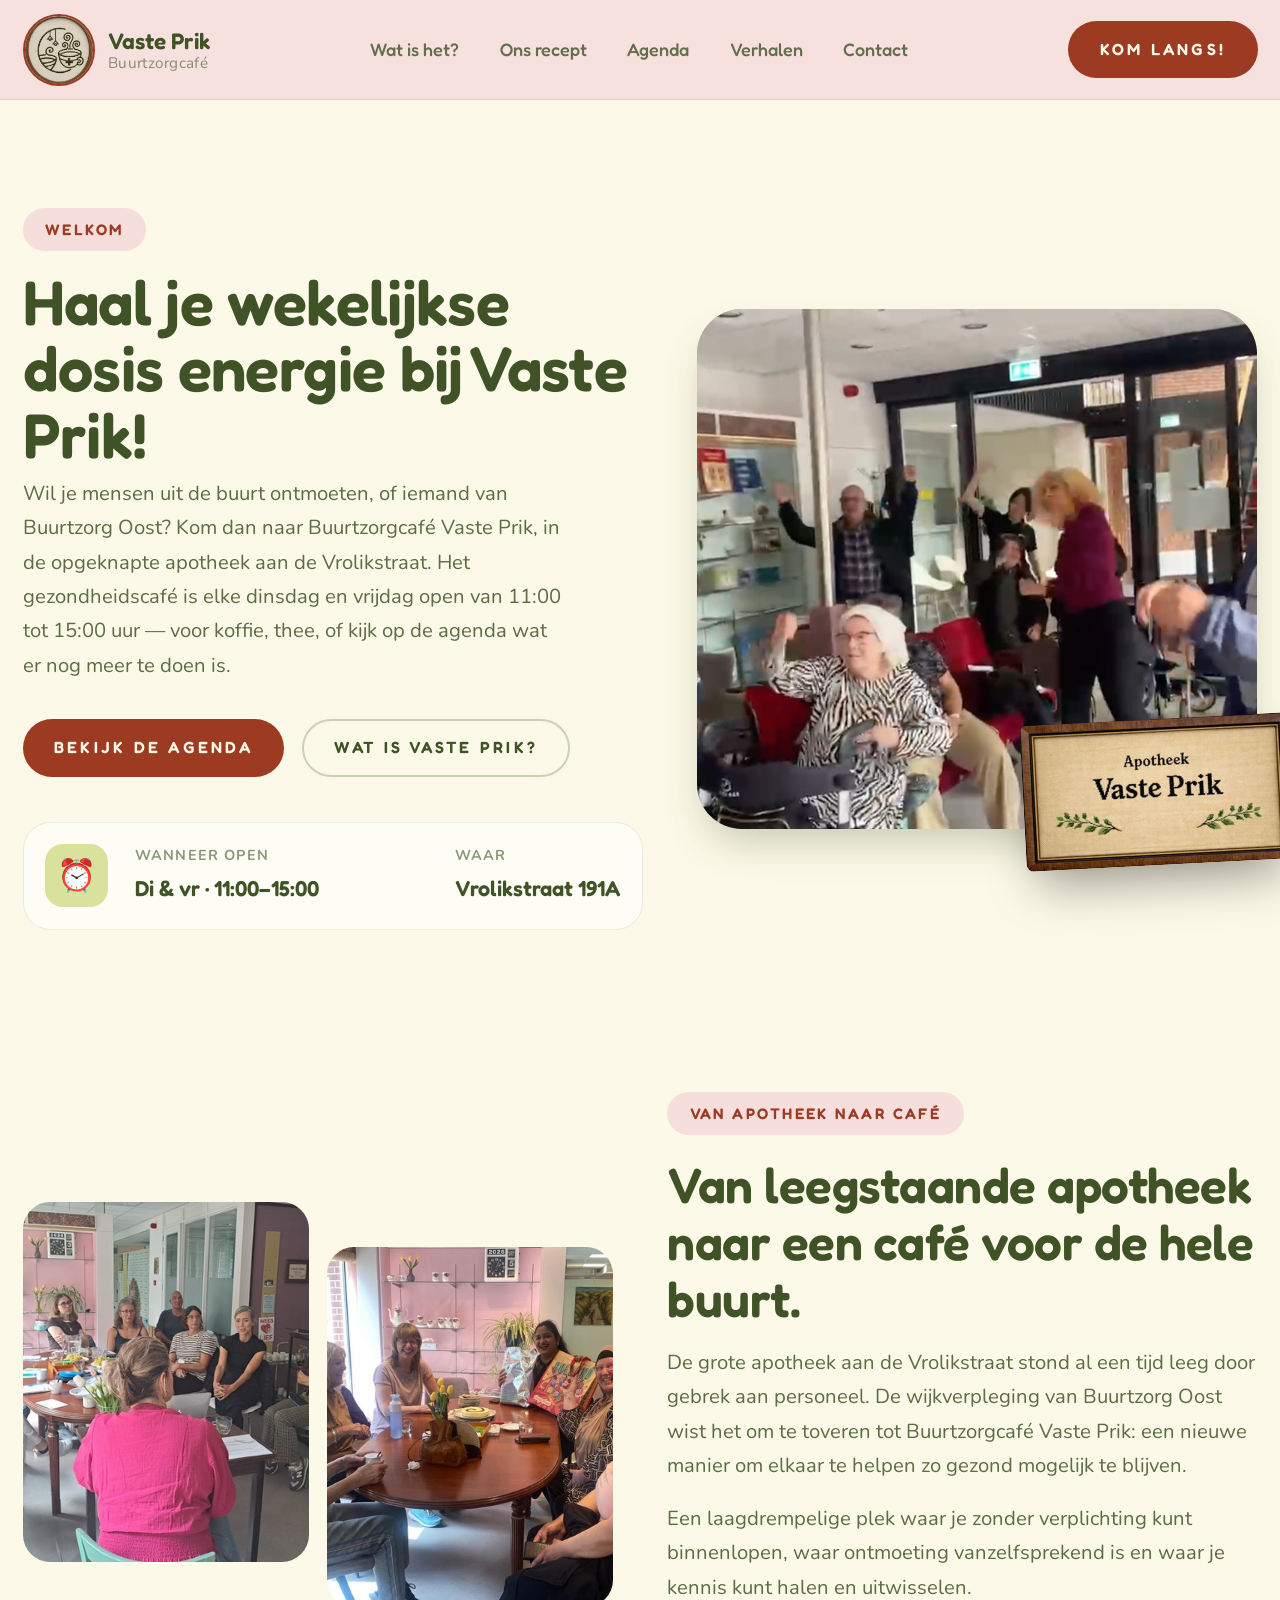
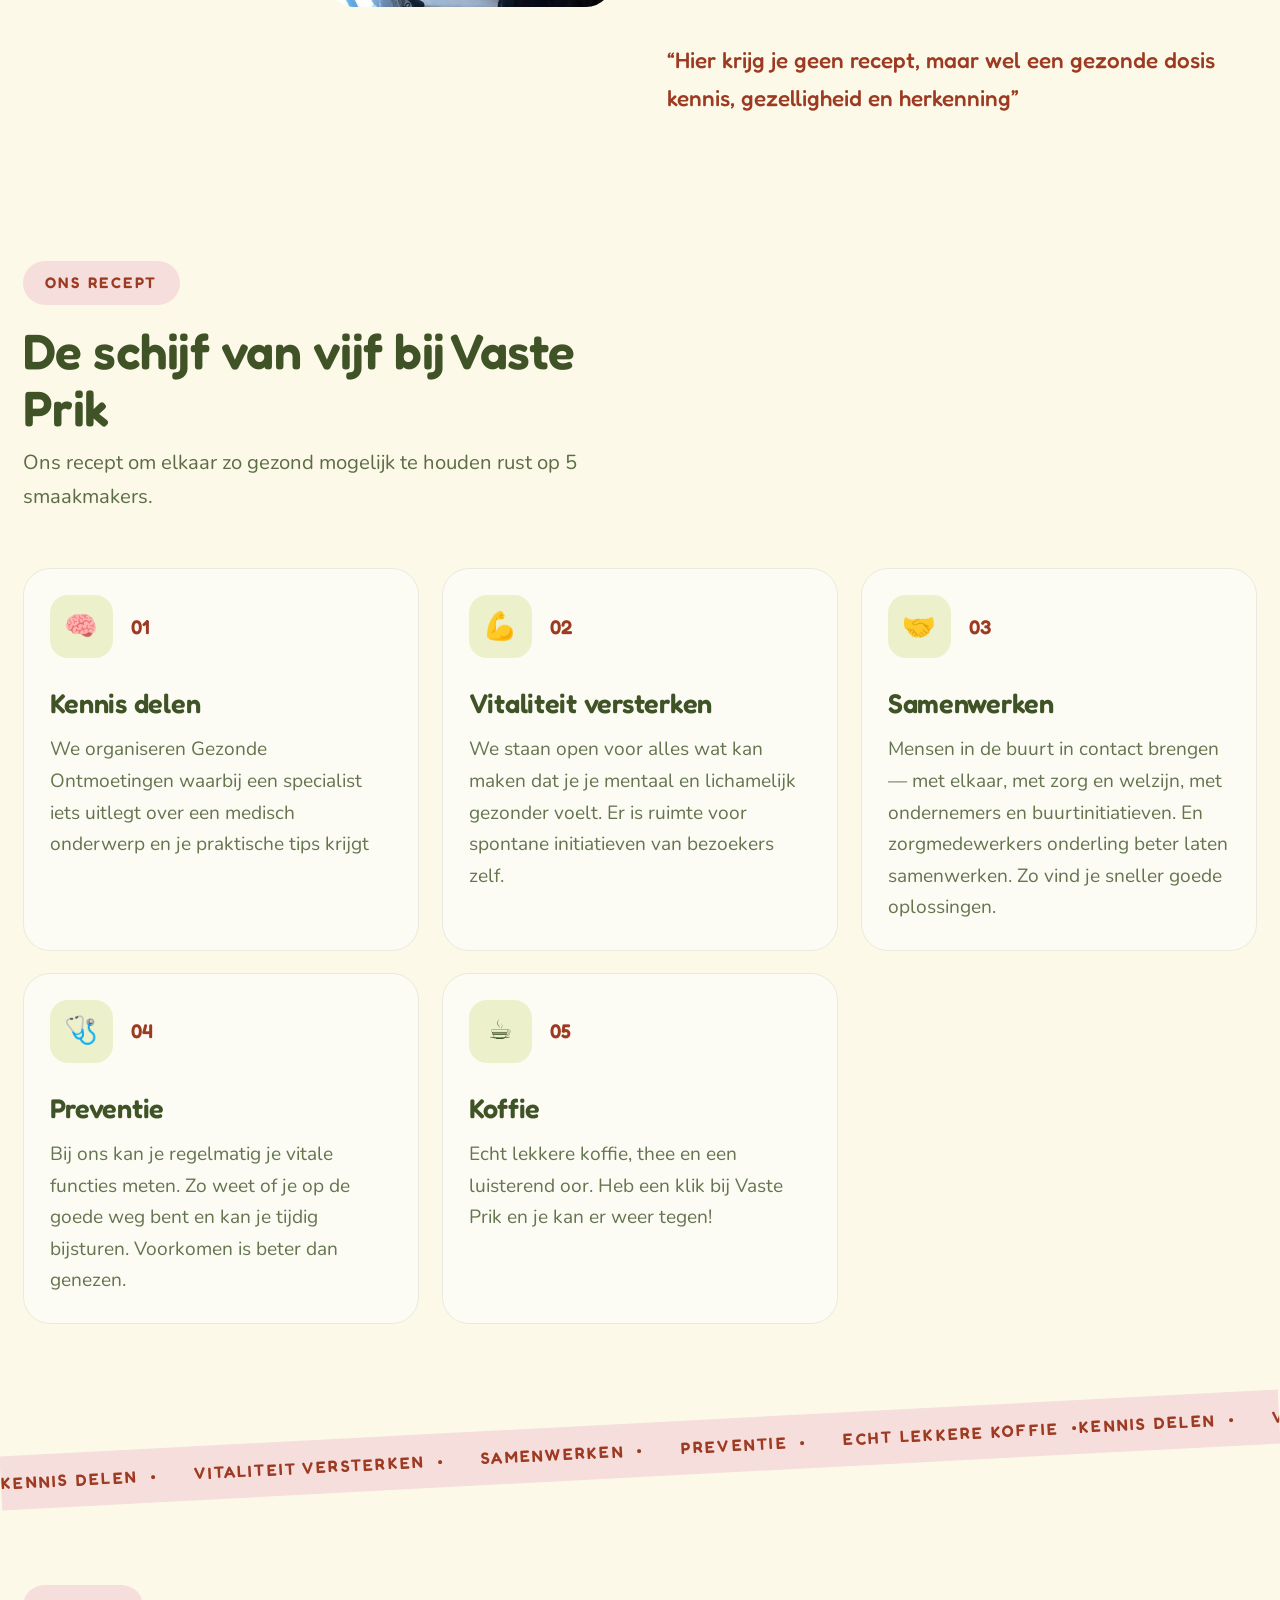
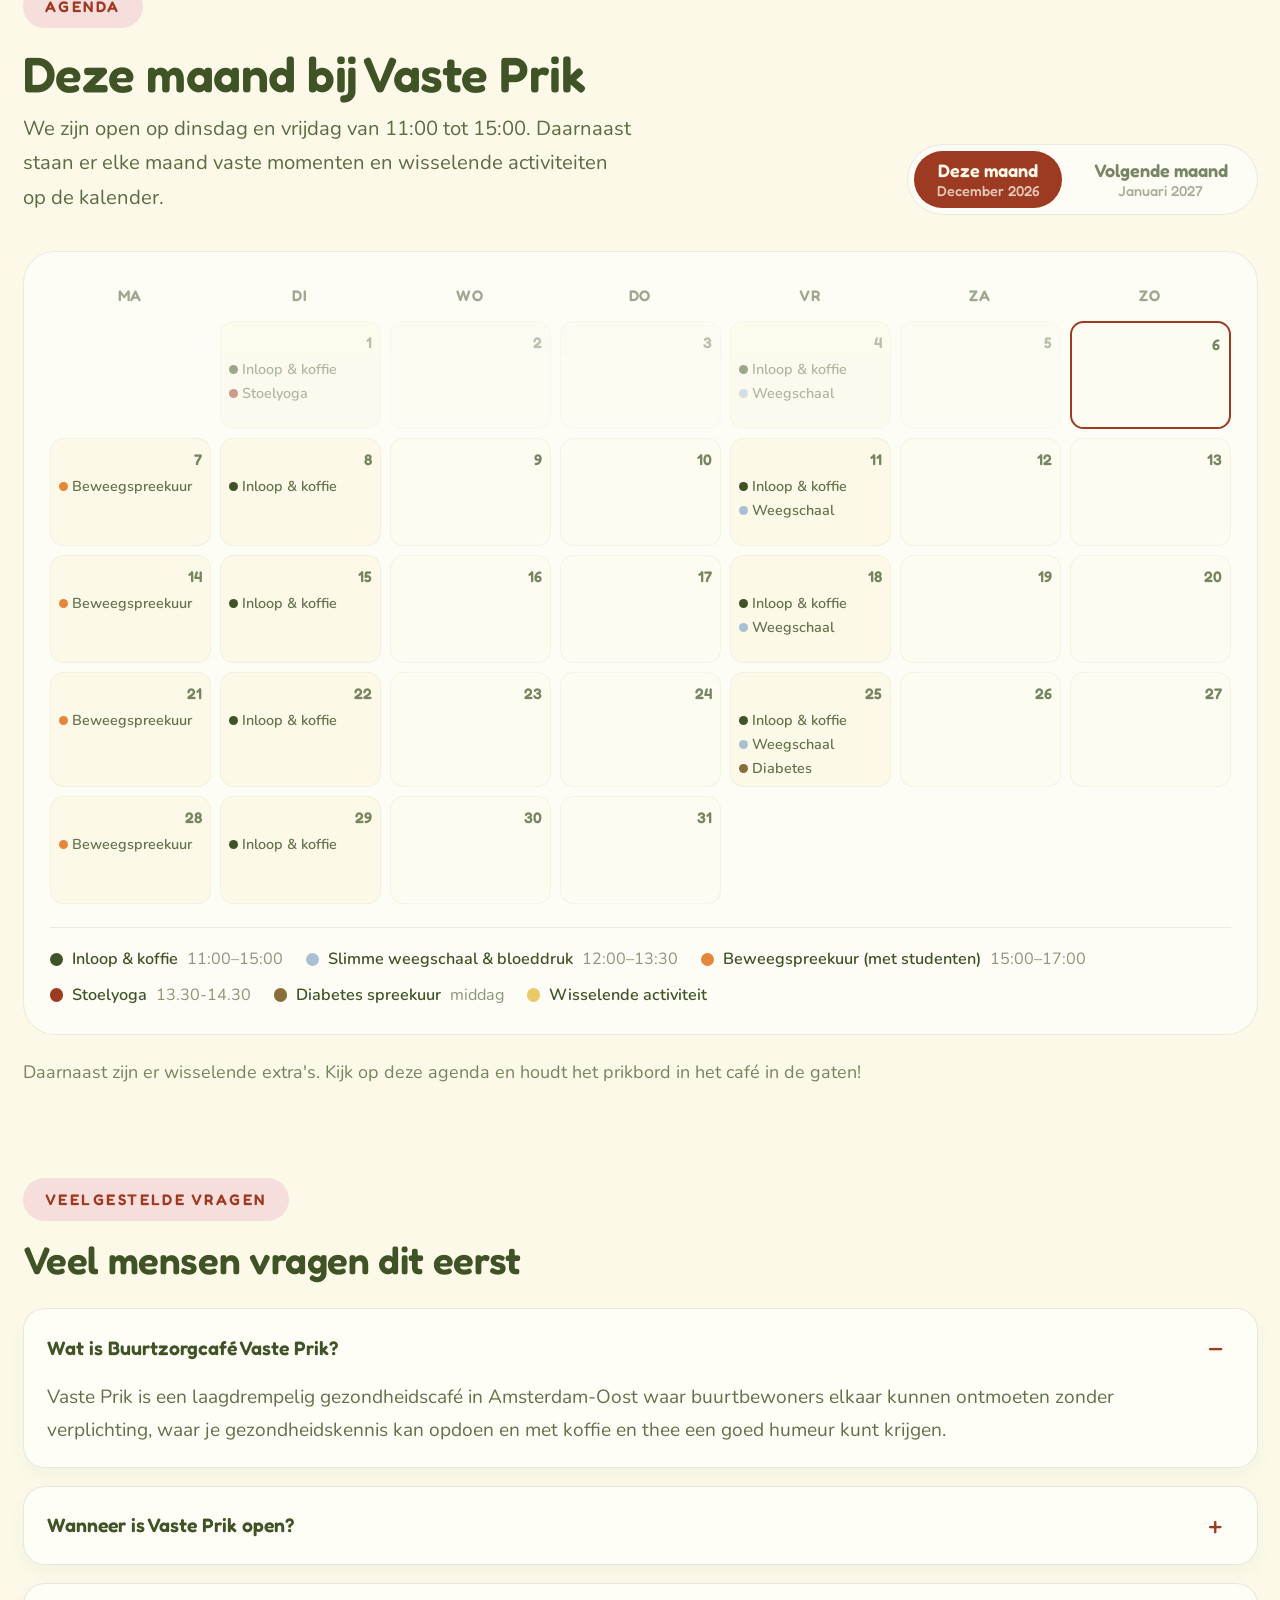
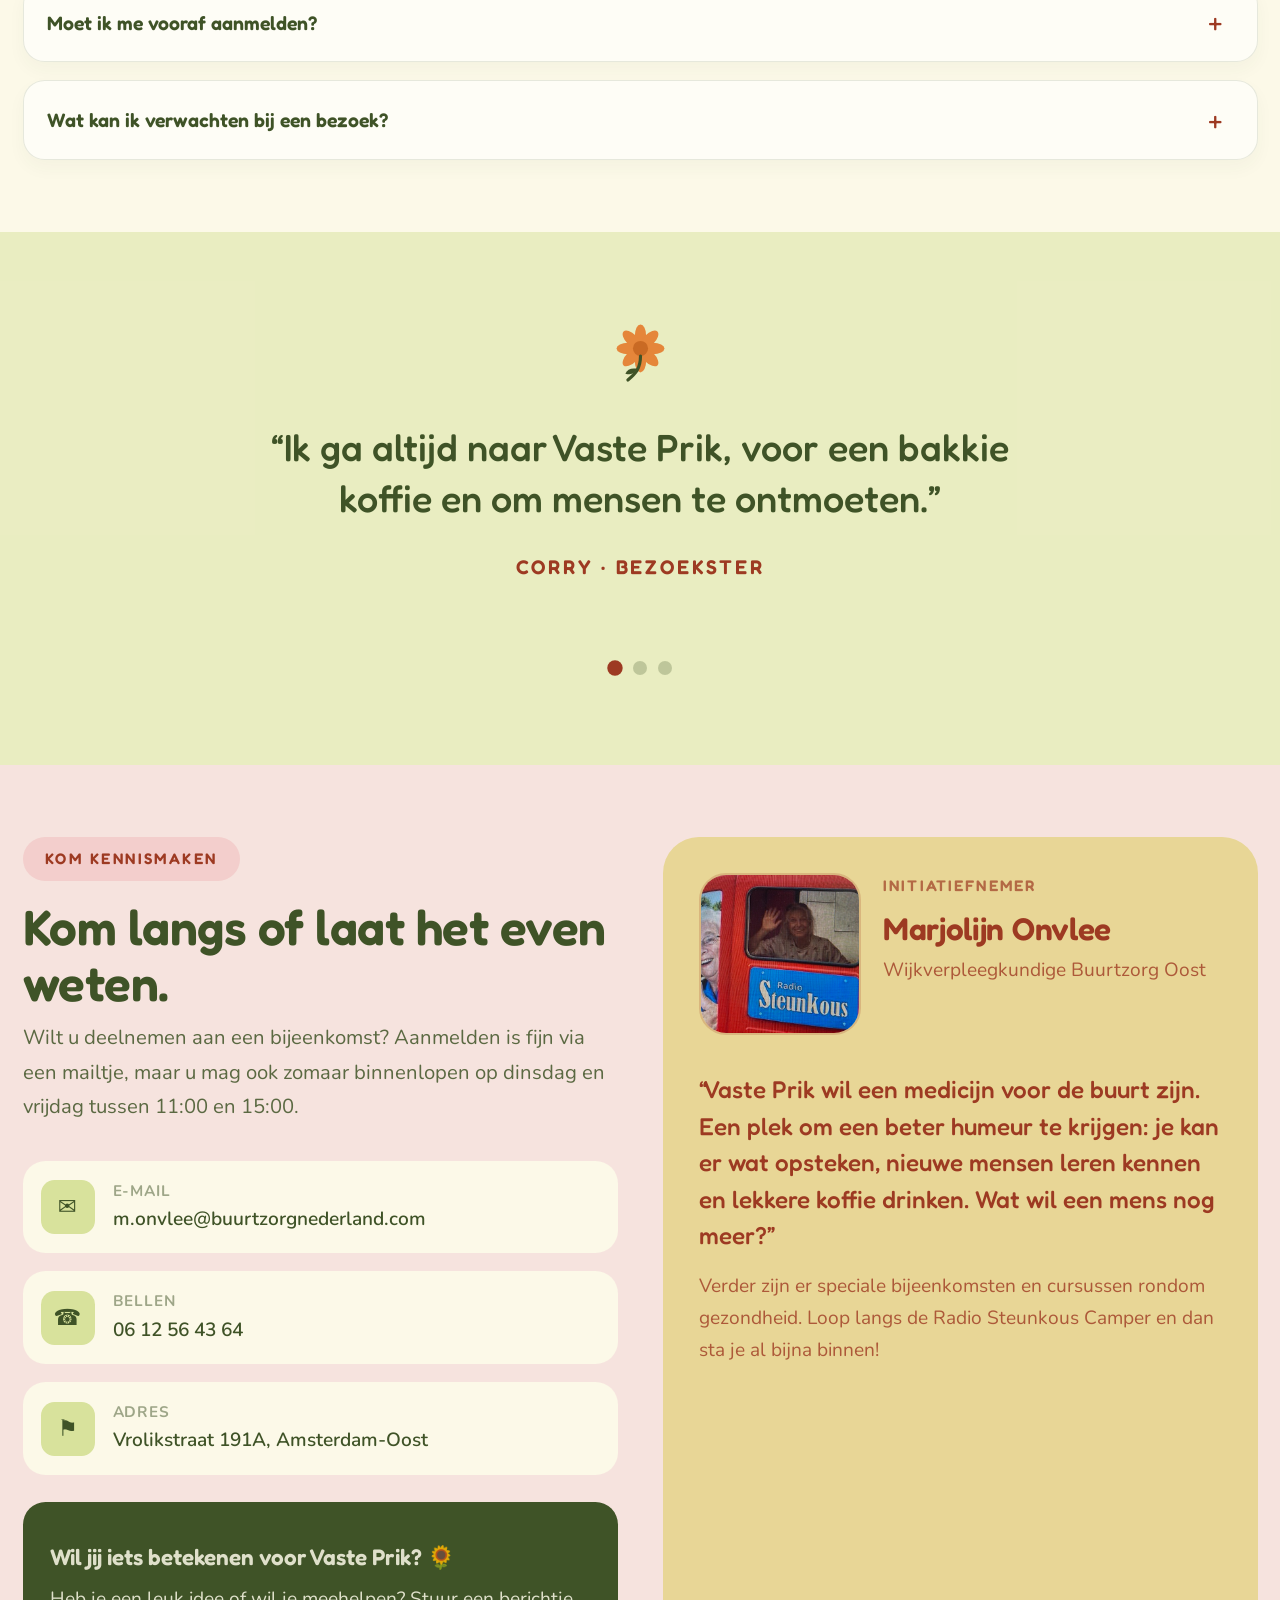
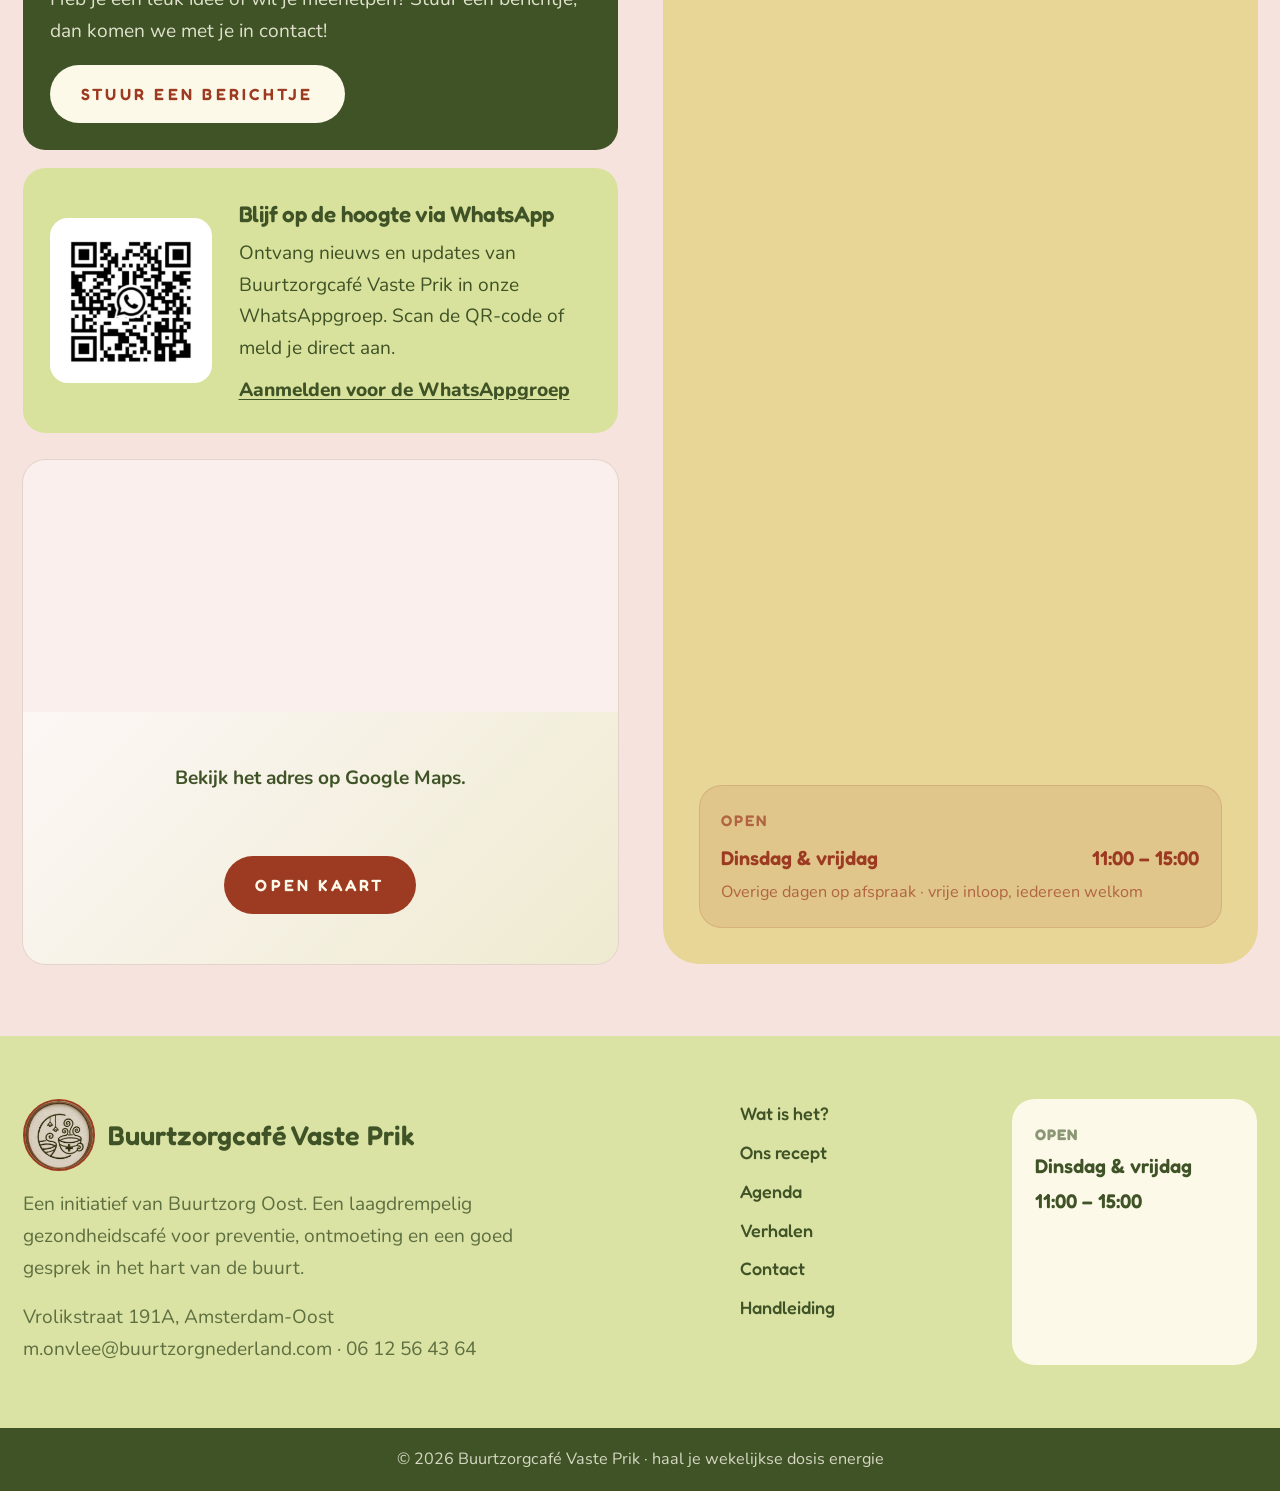
==== commit 9ef29682: "update style.css to version 2 and add QR code image for WhatsApp group in index.html. Adjust handlei" ====
--- a/index.html
+++ b/index.html
@@ -23,7 +23,7 @@
   <link rel="icon" type="image/png" sizes="256x256" href="assets/vaste-prik-logo-256.png" />
   <link rel="manifest" href="site.webmanifest" />
   <title>Buurtzorgcafé Vaste Prik | Gezondheid, koffie en ontmoeting in Amsterdam-Oost</title>
-  <link rel="stylesheet" href="style.css" />
+  <link rel="stylesheet" href="style.css?v=2" />
 </head>
 <body>
 
@@ -347,6 +347,28 @@
             <p class="doe-mee-title" data-c="contact.doemee_titel">Wil jij iets betekenen voor Vaste Prik? 🌻</p>
             <p data-c="contact.doemee_tekst">Heb je een leuk idee of wil je meehelpen? Stuur een berichtje, dan komen we met je in contact!</p>
             <a href="mailto:m.onvlee@buurtzorgnederland.com" data-link="mail" class="btn btn-light">Stuur een berichtje</a>
+          </div>
+
+          <div class="whatsapp-aanmeldblok">
+            <a
+              class="whatsapp-qr"
+              href="https://chat.whatsapp.com/DFx1guUcWMc1KDXPZRQqZW?mode=gi_t"
+              target="_blank" rel="noopener noreferrer"
+              aria-label="Aanmelden voor de WhatsAppgroep van Vaste Prik"
+            >
+              <img
+                src="assets/QR-code%20whatsappgroep.png"
+                alt="QR-code om lid te worden van de WhatsAppgroep van Vaste Prik"
+                width="180" height="180" loading="lazy"
+              >
+            </a>
+            <div class="whatsapp-aanmeldtekst">
+              <h3>Blijf op de hoogte via WhatsApp</h3>
+              <p>Ontvang nieuws en updates van Buurtzorgcafé Vaste Prik in onze WhatsAppgroep. Scan de QR-code of meld je direct aan.</p>
+              <a href="https://chat.whatsapp.com/DFx1guUcWMc1KDXPZRQqZW?mode=gi_t" target="_blank" rel="noopener noreferrer">
+                Aanmelden voor de WhatsAppgroep
+              </a>
+            </div>
           </div>
 
           <div class="map-embed">
--- a/style.css
+++ b/style.css
@@ -1230,6 +1230,43 @@
   color: var(--vp-cream);
   padding: 1.5rem;
 }
+.whatsapp-aanmeldblok {
+  display: grid;
+  grid-template-columns: 9rem minmax(0, 1fr);
+  align-items: center;
+  gap: 1.5rem;
+  margin-top: 1rem;
+  padding: 1.5rem;
+  border-radius: 1.25rem;
+  background: var(--vp-lime);
+  color: var(--vp-green);
+}
+.whatsapp-qr {
+  display: block;
+  width: 9rem;
+  padding: 0.35rem;
+  overflow: hidden;
+  border-radius: 1rem;
+  background: #fff;
+}
+.whatsapp-qr img {
+  width: 100%;
+  height: auto;
+  border-radius: 0.7rem;
+}
+.whatsapp-aanmeldtekst h3 {
+  margin-bottom: 0.35rem;
+  font-size: 1.25rem;
+}
+.whatsapp-aanmeldtekst p {
+  margin-bottom: 0.6rem;
+}
+.whatsapp-aanmeldtekst > a {
+  color: var(--vp-green);
+  font-weight: 800;
+  text-decoration: underline;
+  text-underline-offset: 0.15em;
+}
 
 @media (max-width: 1030px) {
   .contact-section {
@@ -1285,6 +1322,18 @@
 
   .doe-mee {
     padding: 1.1rem;
+  }
+
+  .whatsapp-aanmeldblok {
+    grid-template-columns: 1fr;
+    justify-items: center;
+    gap: 1rem;
+    padding: 1.1rem;
+    text-align: center;
+  }
+
+  .whatsapp-qr {
+    width: 8rem;
   }
 }
 .doe-mee-title {
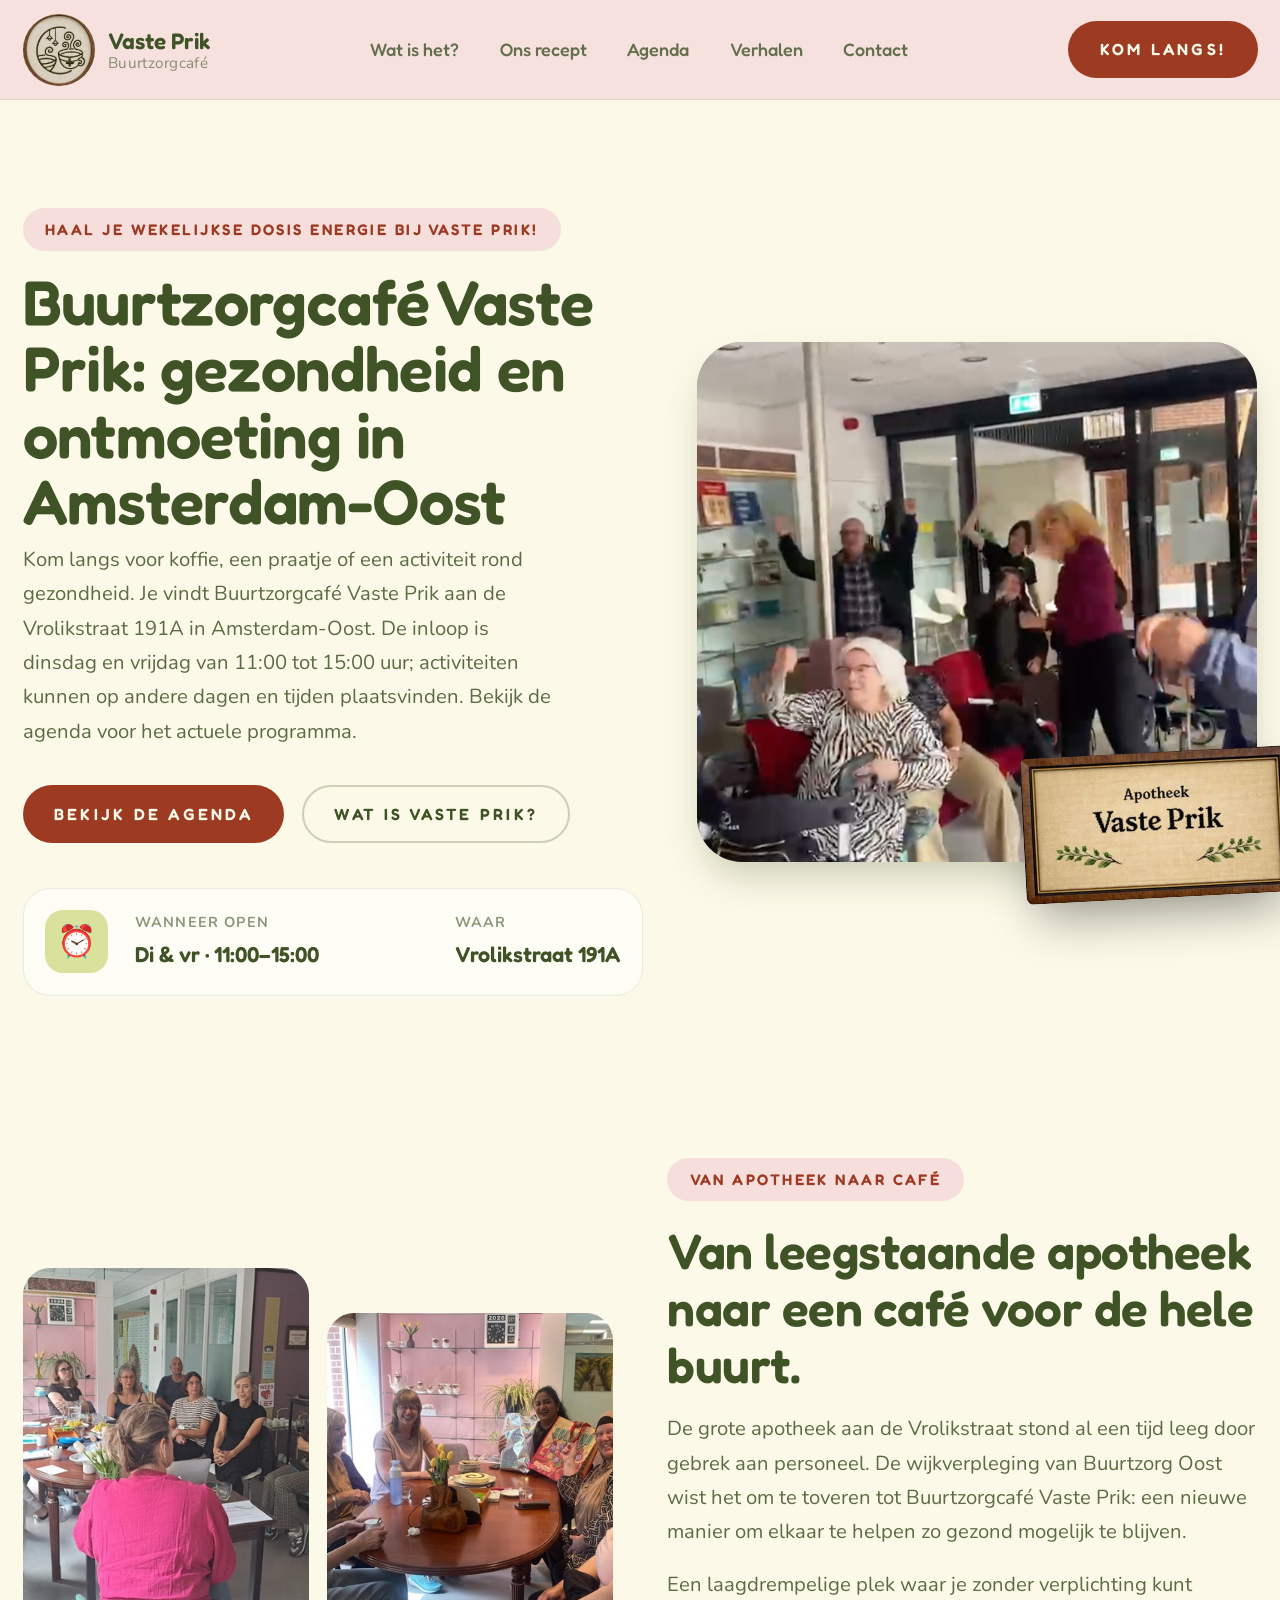
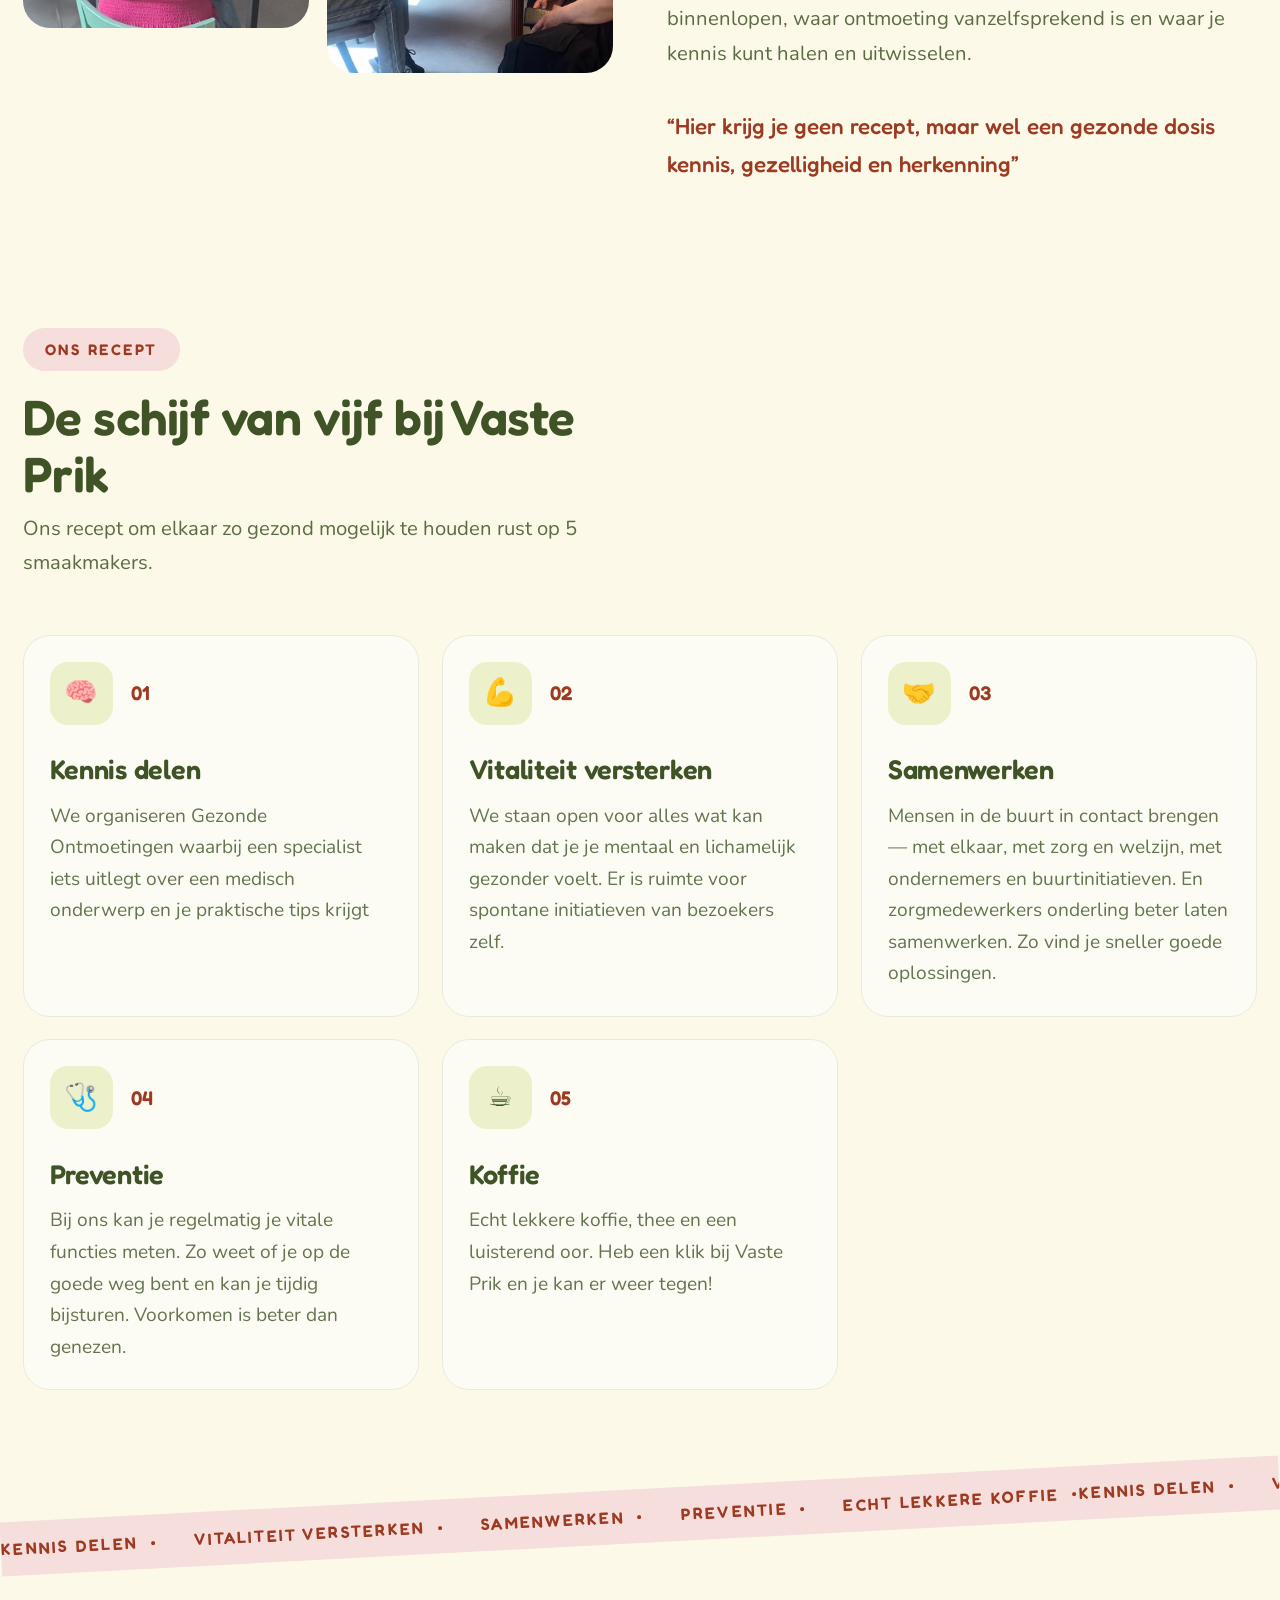
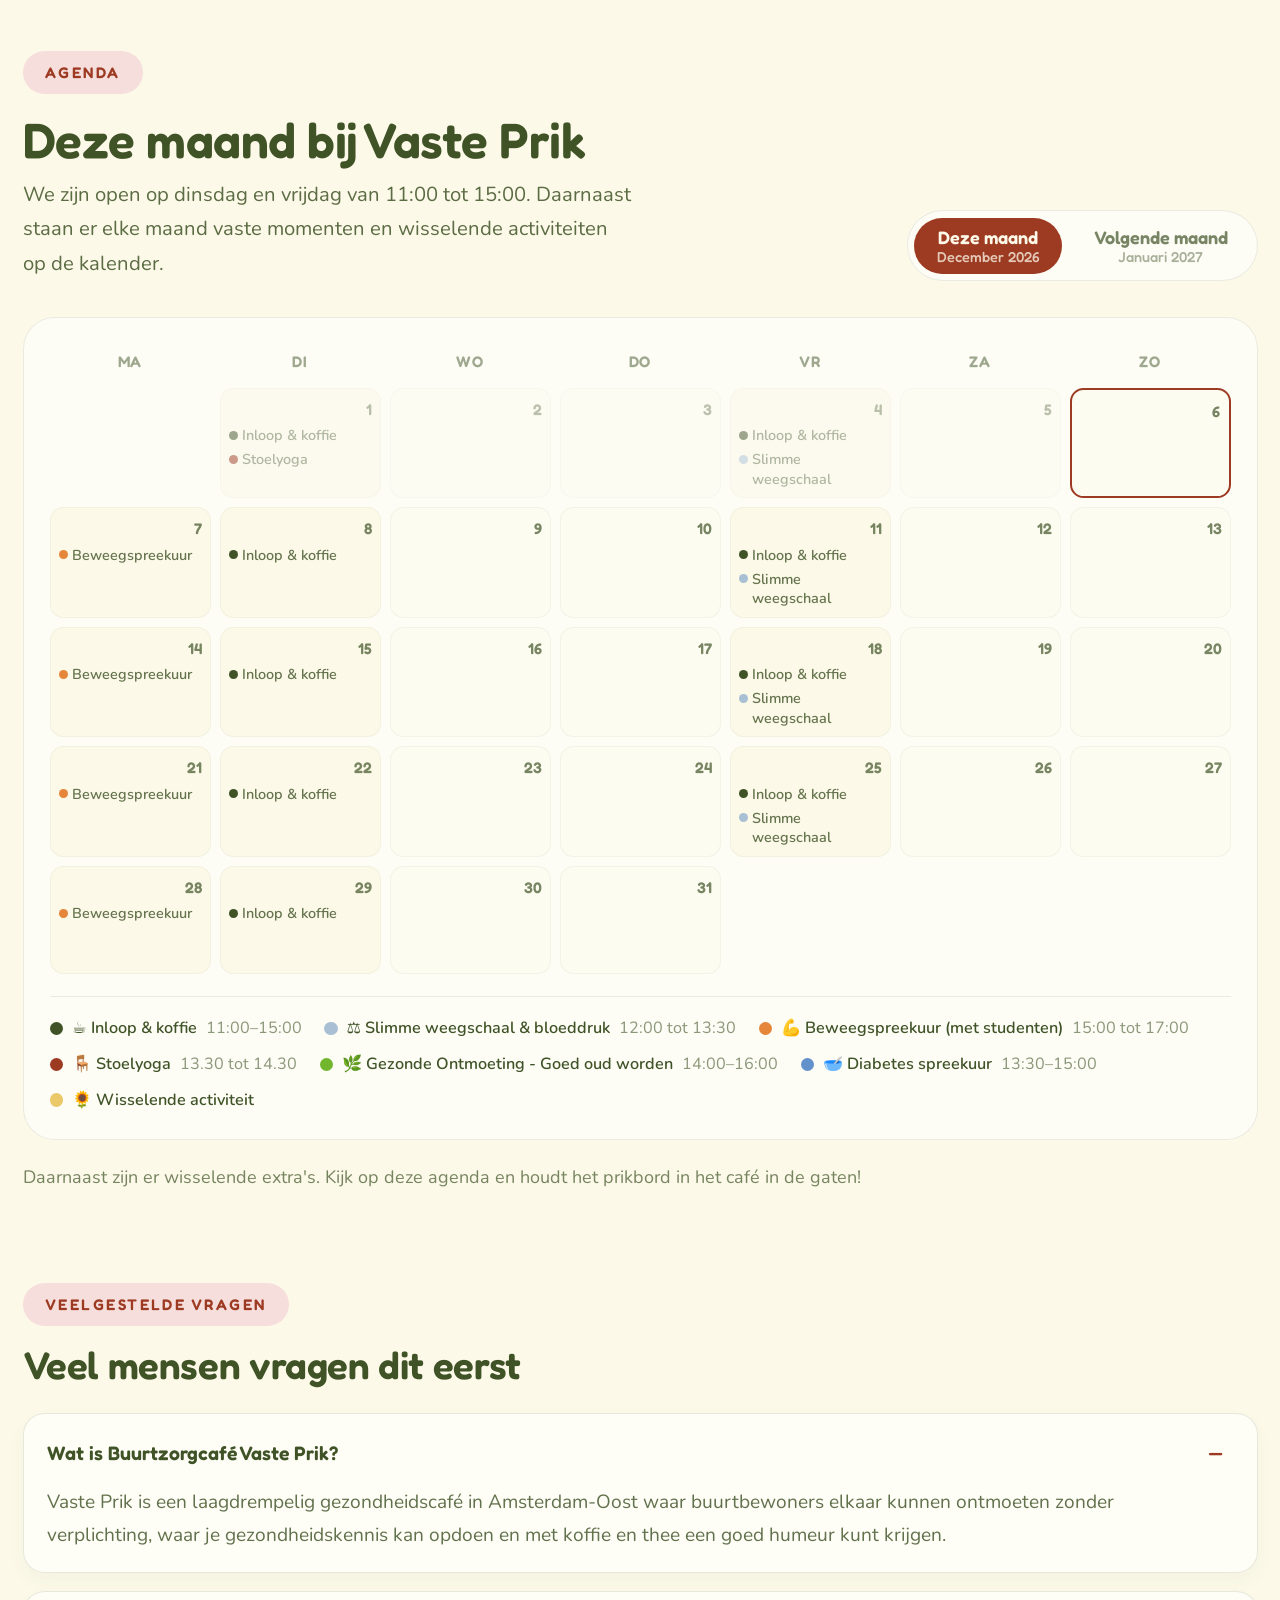
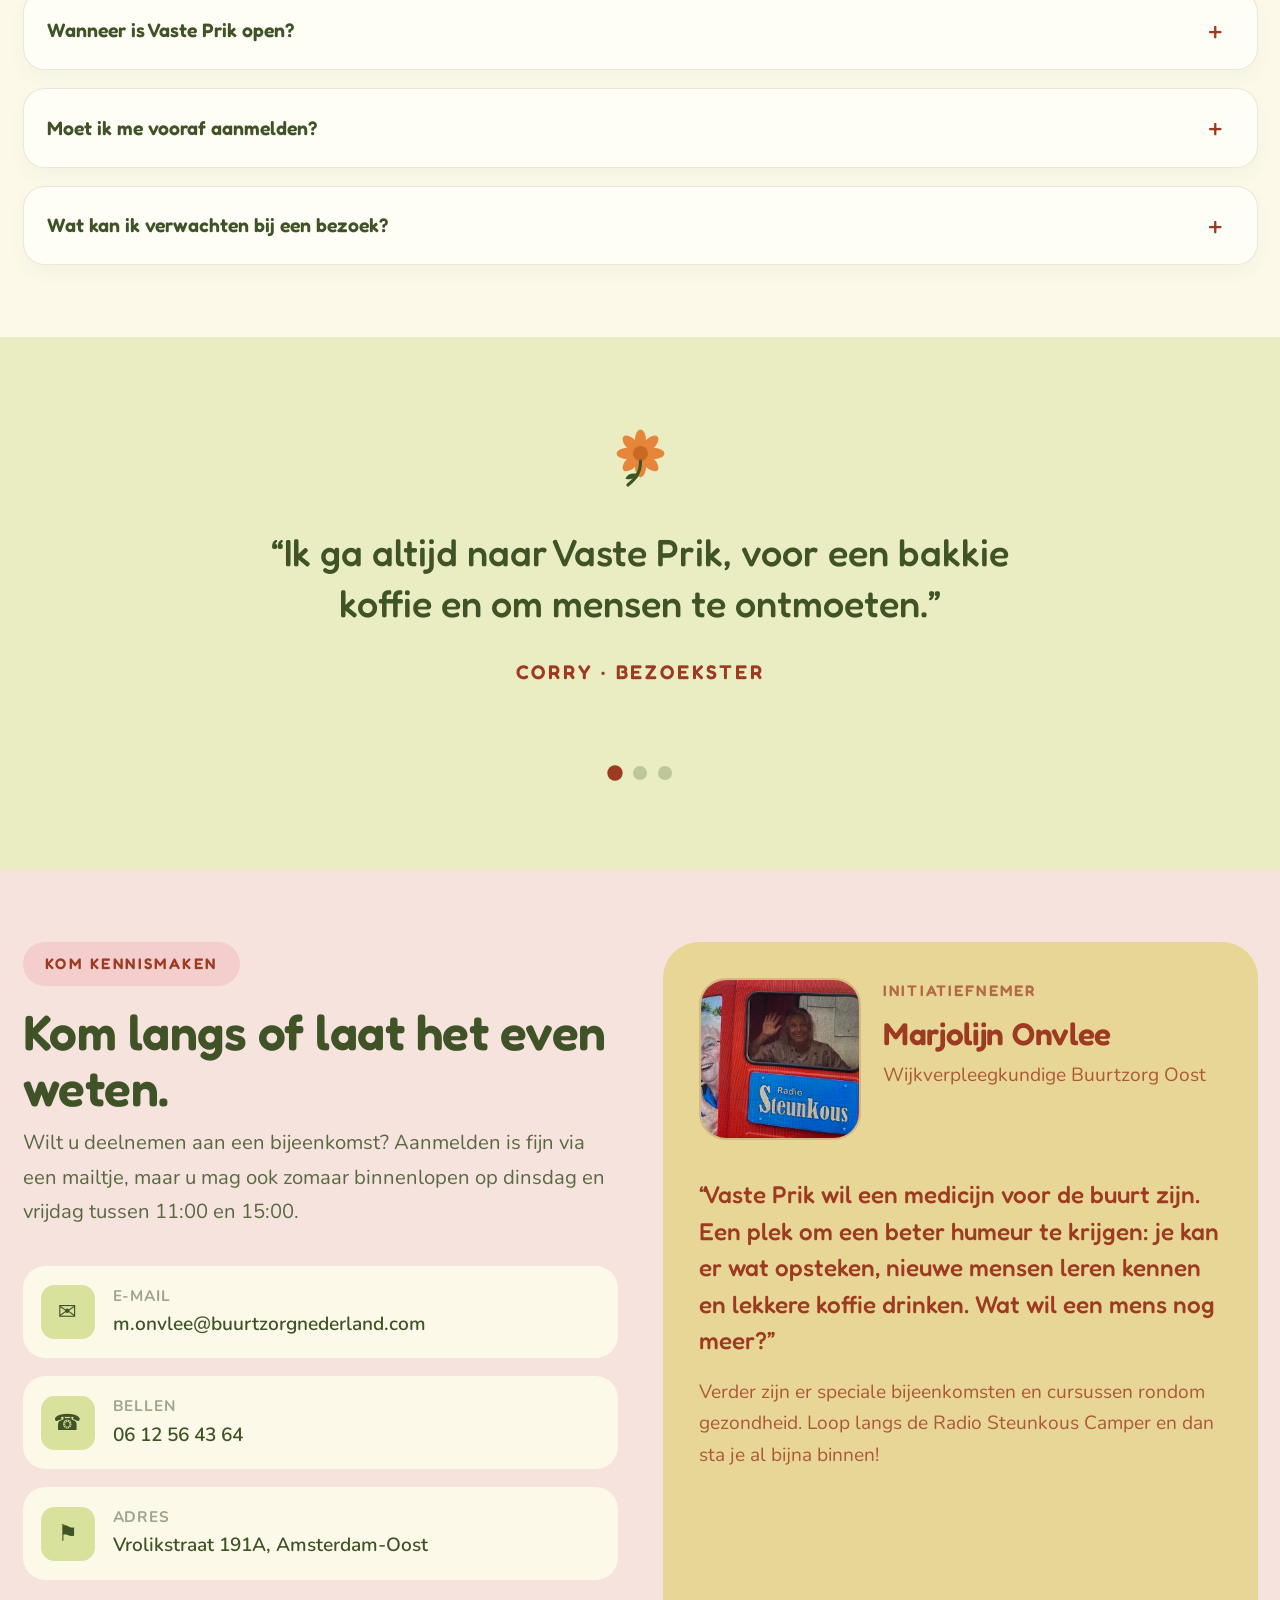
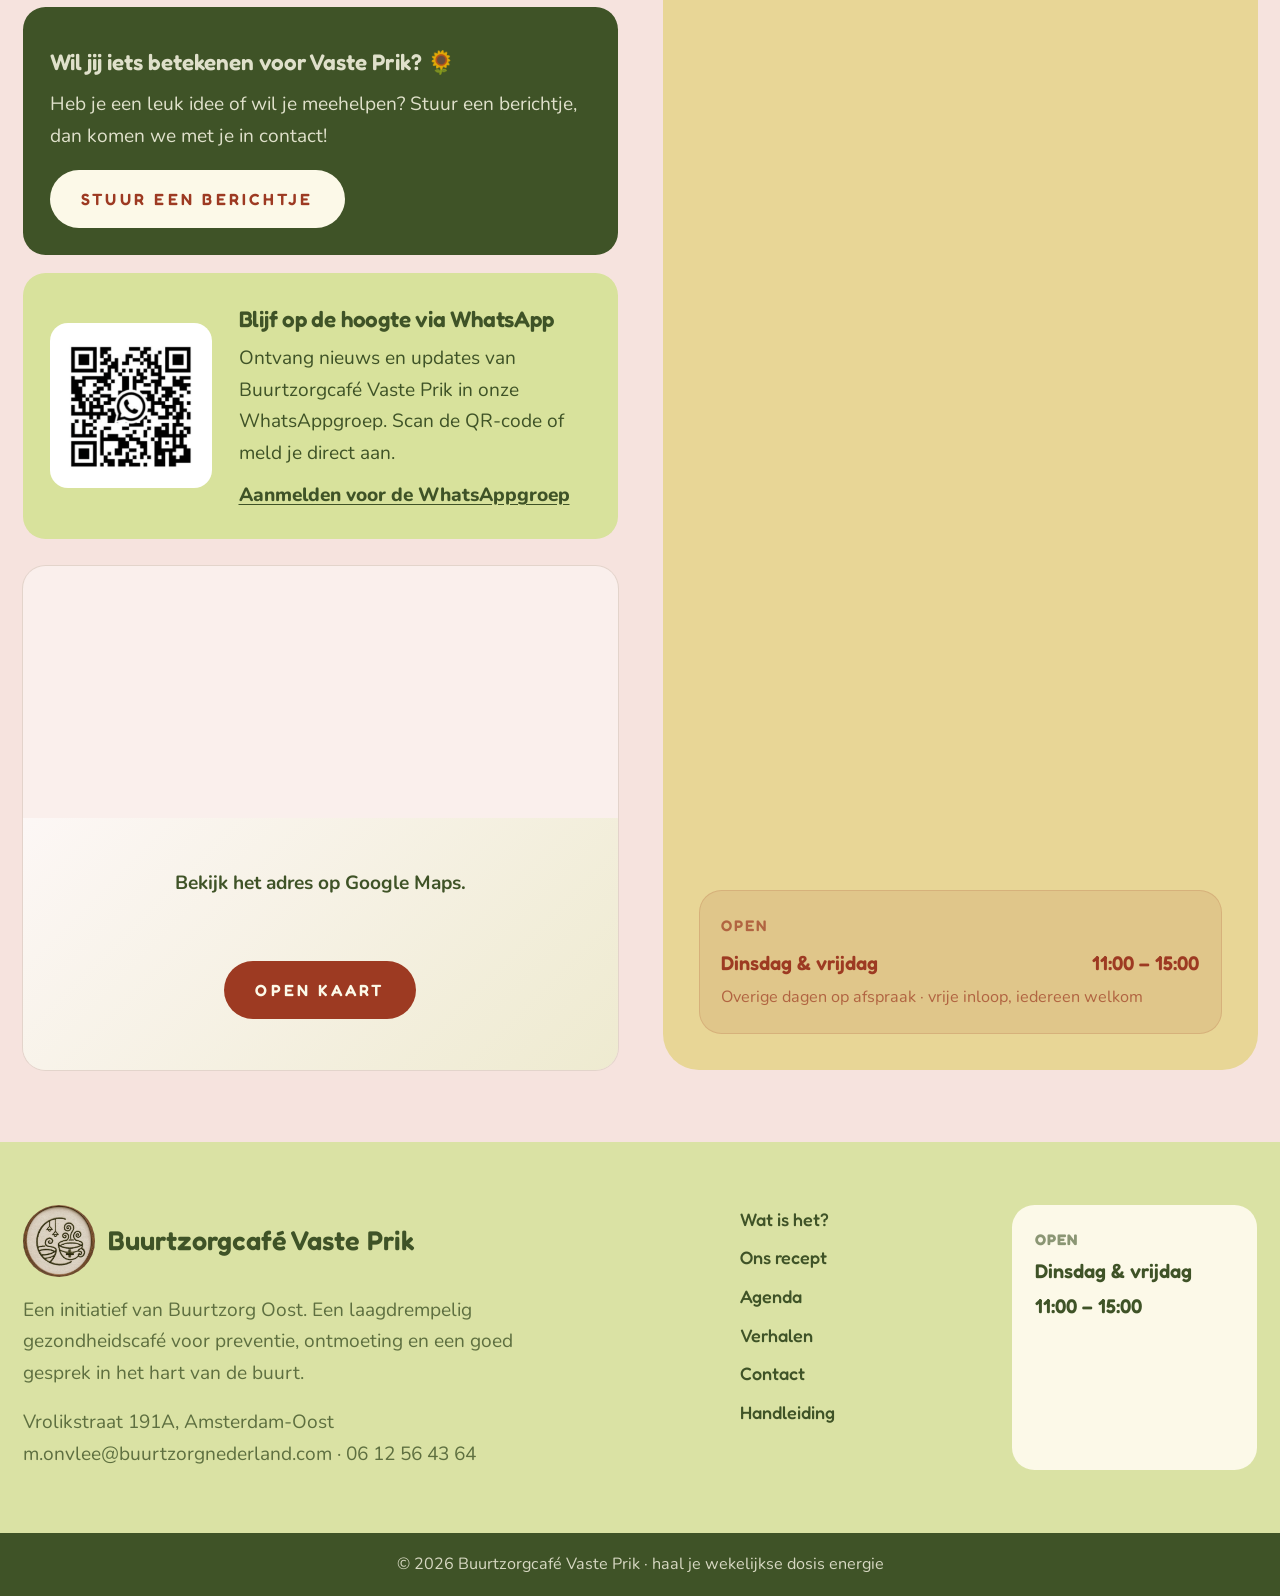
==== commit 225f171f: "Wijzigingen van 03-10-2026 - Website update" ====
--- a/index.html
+++ b/index.html
@@ -57,13 +57,13 @@
     <section class="hero">
       <div class="wrap hero-grid">
         <div class="hero-copy">
-          <span class="pill">Welkom</span>
-          <h1 data-c="hero.titel">Haal je wekelijkse dosis energie bij Vaste Prik!</h1>
+          <span class="pill">Haal je wekelijkse dosis energie bij Vaste Prik!</span>
+          <h1 data-c="hero.titel">Buurtzorgcafé Vaste Prik: gezondheid en ontmoeting in Amsterdam-Oost</h1>
           <p class="lead" data-c="hero.tekst">
-            Wil je een praatje maken met mensen uit de buurt, of met iemand van Buurtzorg Oost?
-            Kom dan naar Buurtzorgcafé Vaste Prik, in de opgeknapte apotheek aan de
-            Vrolikstraat. Het gezondheidscafé is elke dinsdag en vrijdag open van 11 tot
-            15 uur — voor koffie, thee, of kijk op de agenda wat er nog meer te doen is.
+            Kom langs voor koffie, een praatje of een activiteit rond gezondheid. Je vindt
+            Buurtzorgcafé Vaste Prik aan de Vrolikstraat 191A in Amsterdam-Oost. De inloop is
+            dinsdag en vrijdag van 11:00 tot 15:00 uur; activiteiten kunnen op andere dagen
+            en tijden plaatsvinden. Bekijk de agenda voor het actuele programma.
           </p>
           <div class="hero-buttons">
             <a href="#agenda" class="btn btn-solid">Bekijk de agenda</a>
--- a/style.css
+++ b/style.css
@@ -158,7 +158,6 @@
   object-fit: cover;
   display: block;
   background: #fff;
-  border: 2px solid #9d3a22;
 }
 .brand-text {
   line-height: 1.2;
@@ -1010,6 +1009,18 @@
   color: rgba(63, 83, 39, 0.8);
   max-width: 100%;
 }
+.day-event.is-inactive .day-event-label,
+.day-event.is-inactive .mobile-event-title {
+  text-decoration: line-through;
+  opacity: 0.65;
+}
+.day-event.is-inactive .day-event-dot {
+  background-color: var(--vp-rust) !important;
+}
+.day-event.is-rescheduled .day-event-dot,
+.day-event.is-changed .day-event-dot {
+  background-color: var(--vp-orange) !important;
+}
 @media (min-width: 640px) {
   .day-event-label {
     display: block;
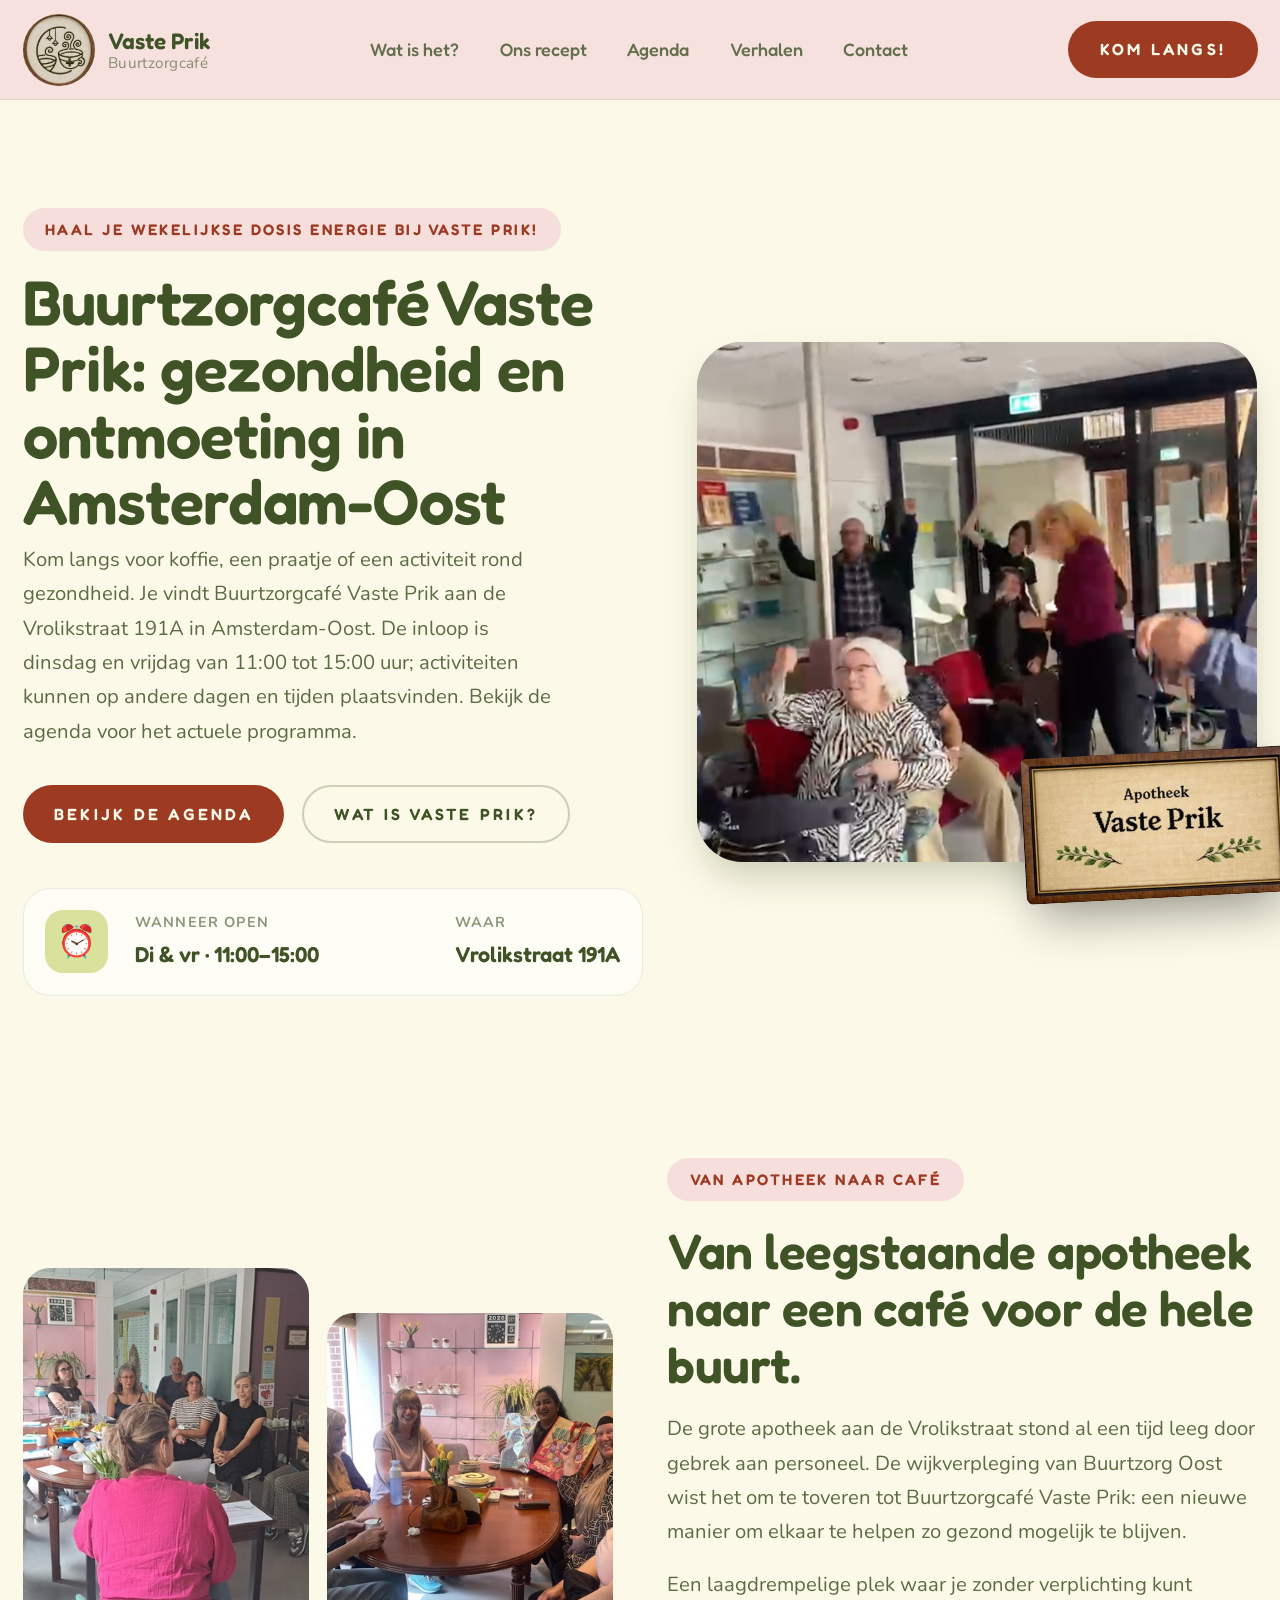
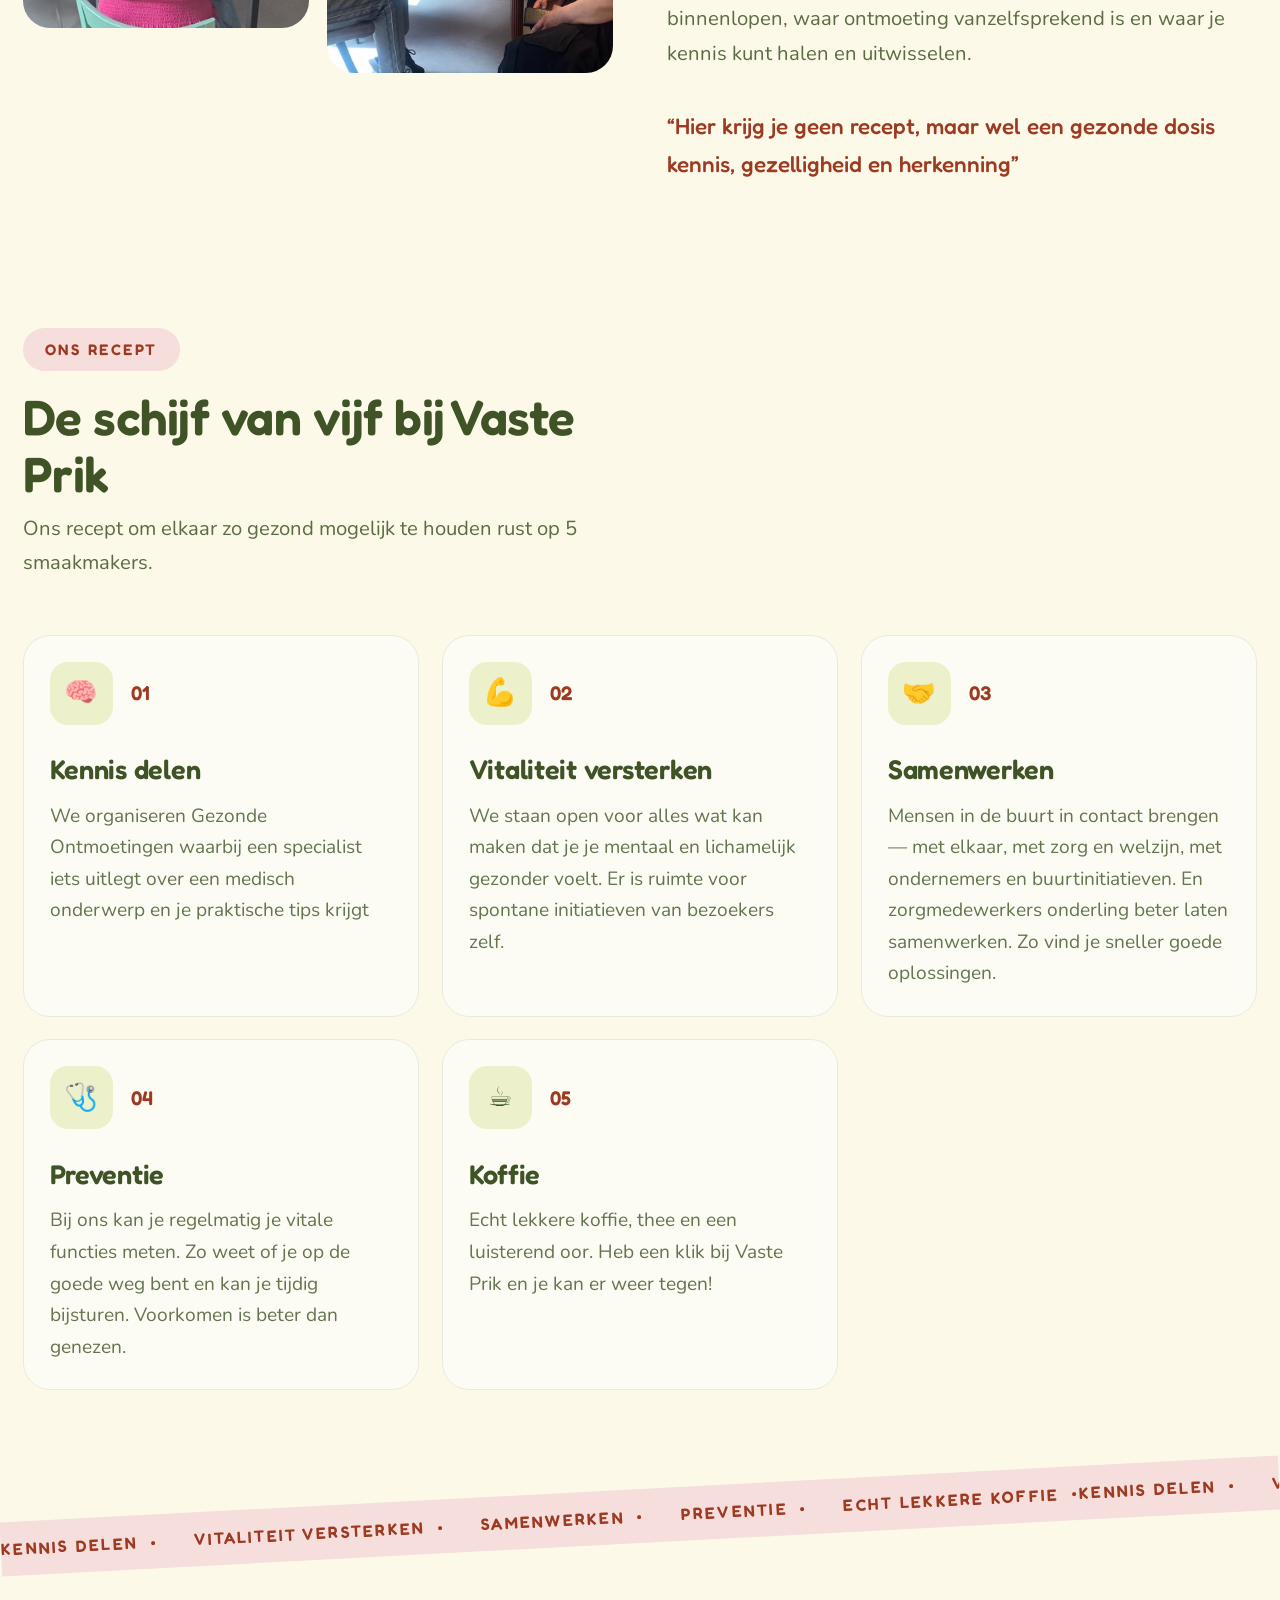
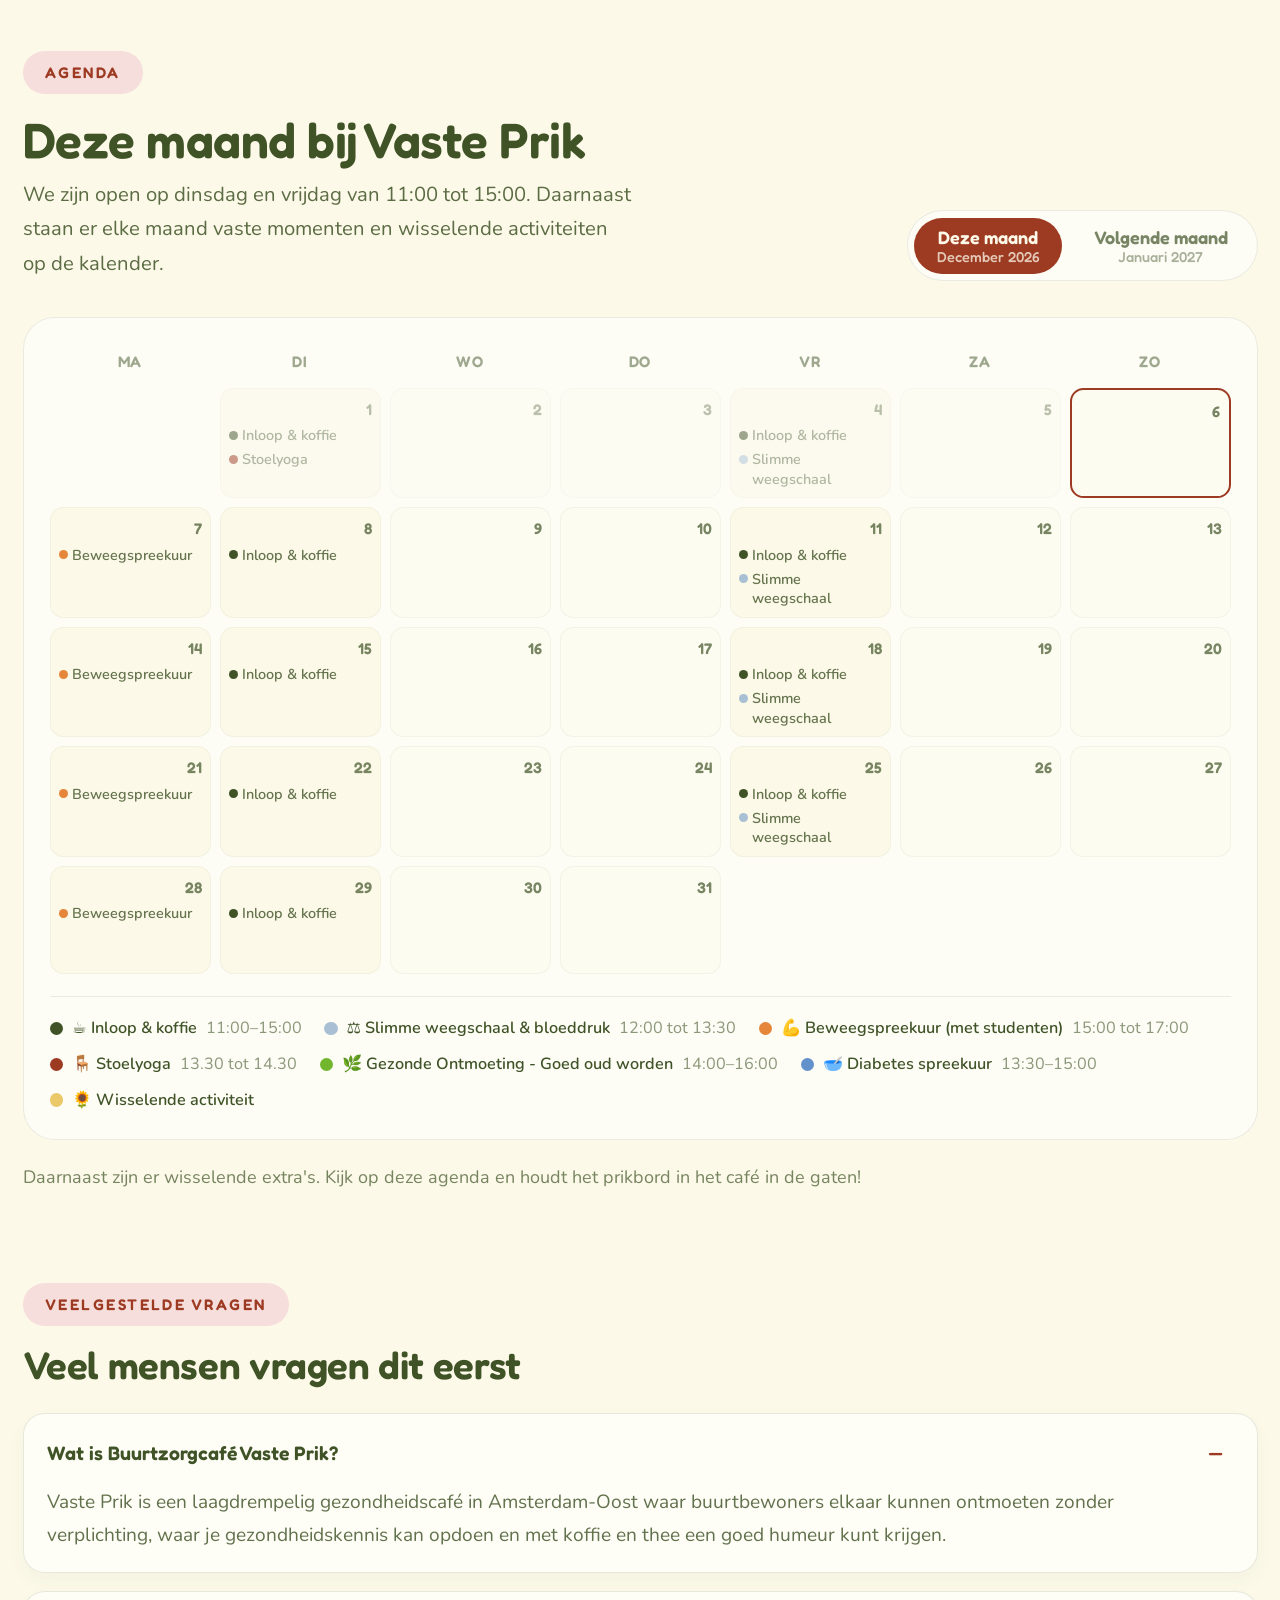
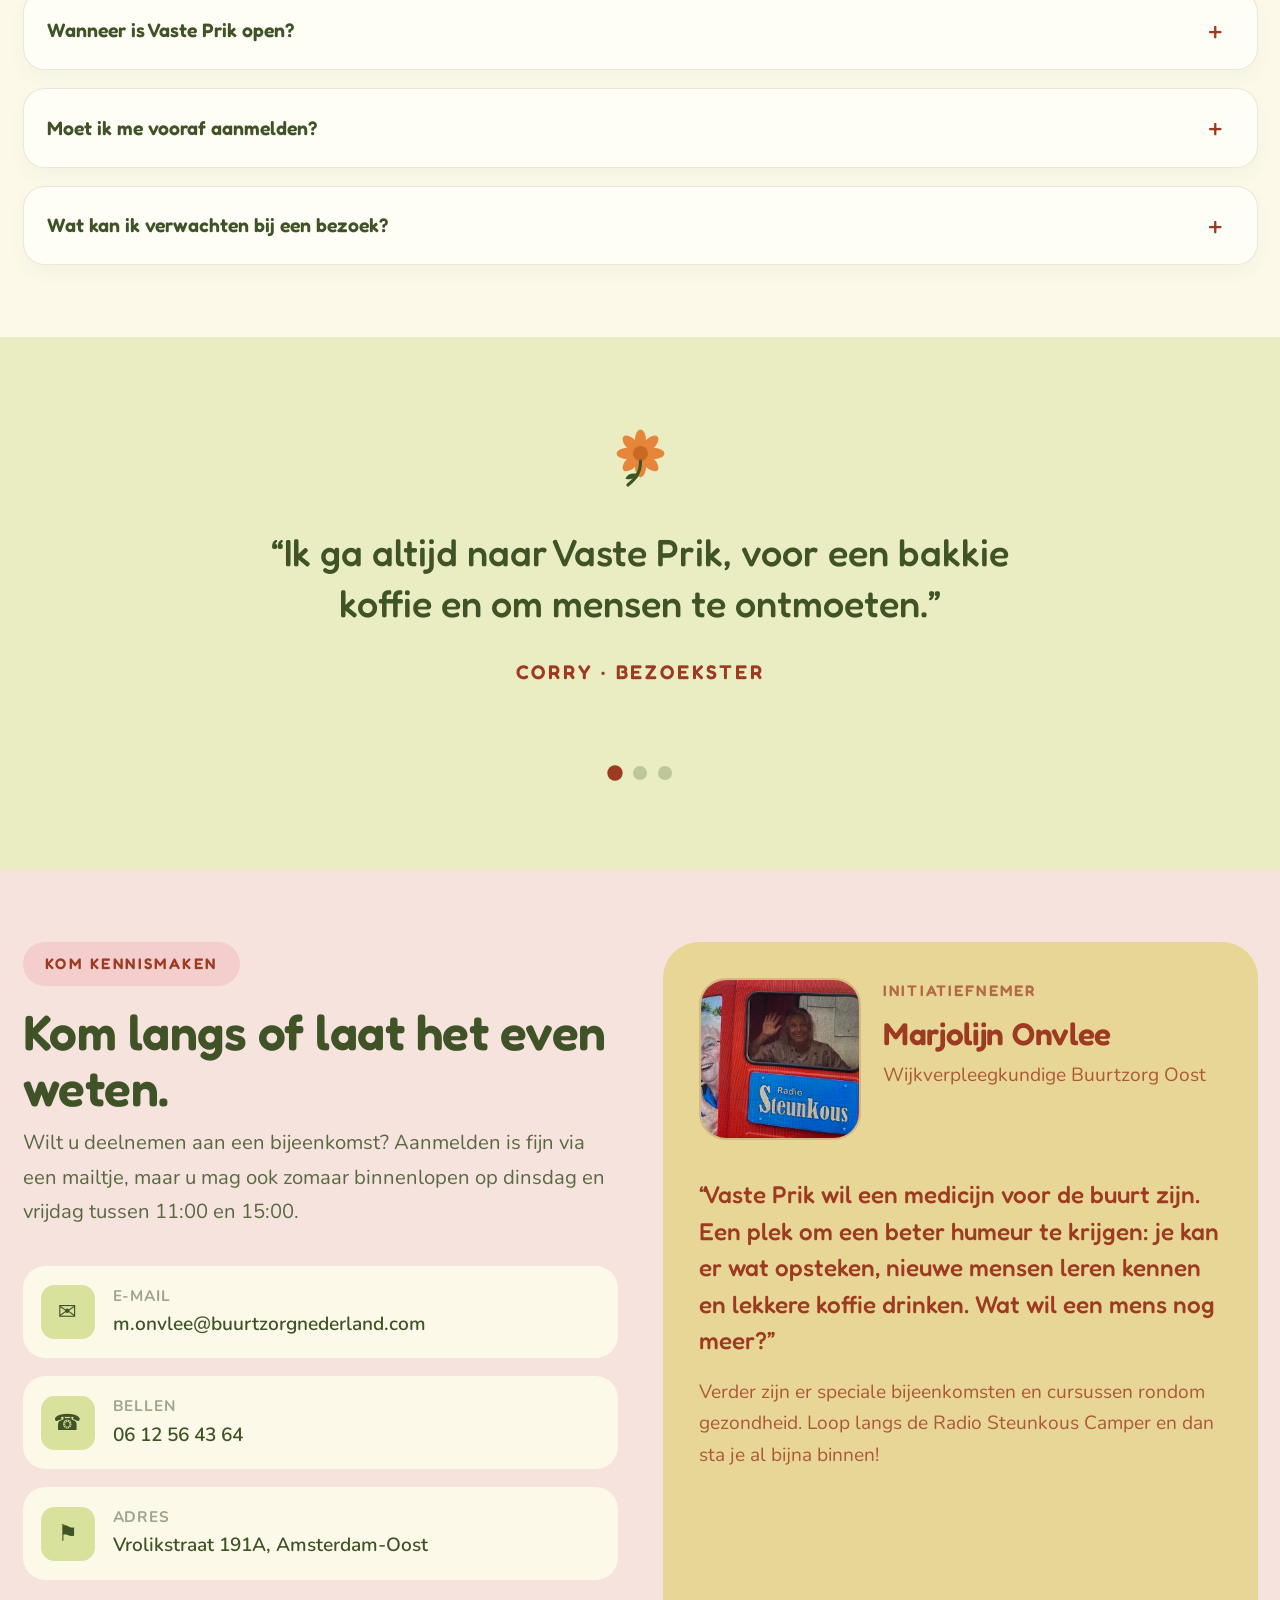
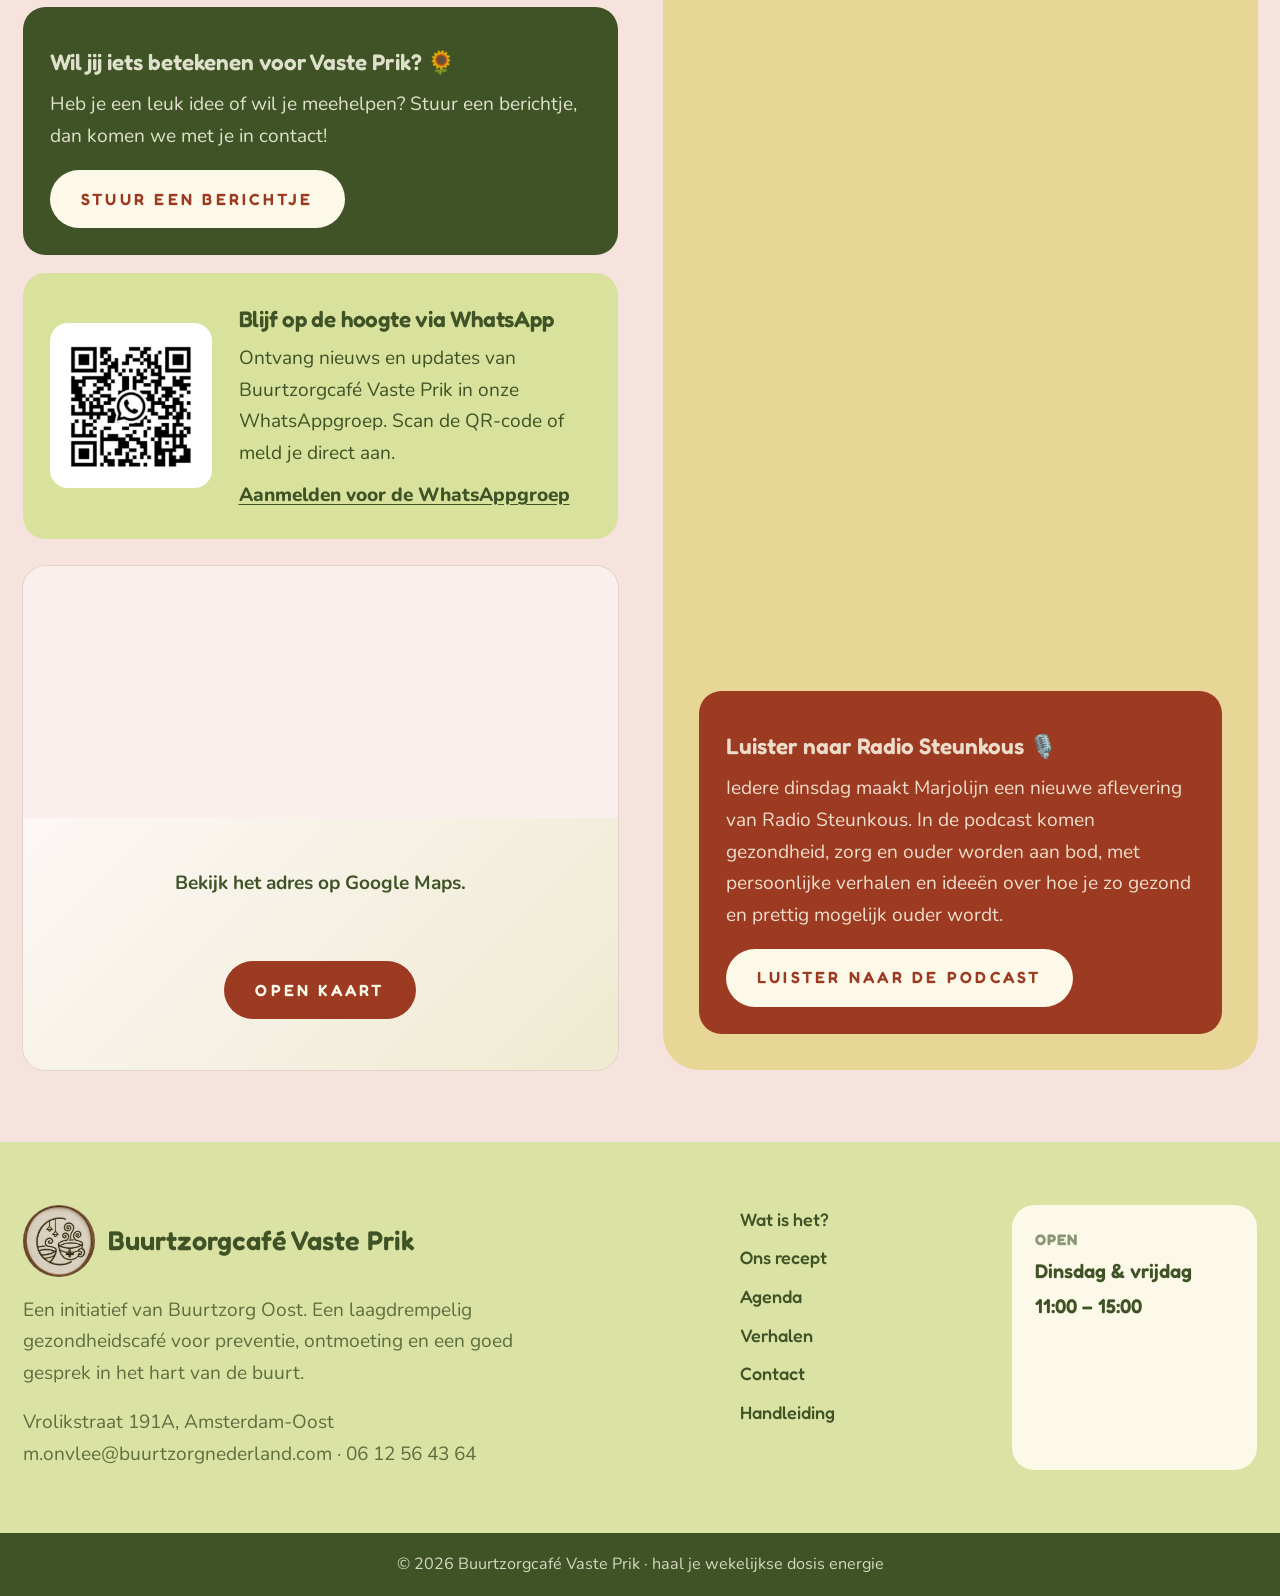
==== commit 1e7060d2: "aanpassingen radio blok toevoeging" ====
--- a/index.html
+++ b/index.html
@@ -421,13 +421,10 @@
               Steunkous Camper is er ook te bewonderen.
             </p>
           </div>
-          <div class="opening-box">
-            <p class="opening-label">Open</p>
-            <div class="opening-row">
-              <span>Dinsdag &amp; vrijdag</span>
-              <span>11:00 – 15:00</span>
-            </div>
-            <p class="opening-note">Overige dagen op afspraak · vrije inloop, iedereen welkom</p>
+          <div class="doe-mee radio-steunkous">
+            <p class="doe-mee-title" data-c="contact.radio_titel">Luister naar Radio Steunkous 🎙️</p>
+            <p data-c="contact.radio_tekst">Iedere dinsdag maakt Marjolijn een nieuwe aflevering van Radio Steunkous. In de podcast komen gezondheid, zorg en ouder worden aan bod, met persoonlijke verhalen en ideeën over hoe je zo gezond en prettig mogelijk ouder wordt.</p>
+            <a href="https://www.radiosteunkous.nl/" target="_blank" rel="noopener noreferrer" class="btn btn-light">Luister naar de podcast</a>
           </div>
         </div>
       </div>
--- a/style.css
+++ b/style.css
@@ -1241,6 +1241,9 @@
   color: var(--vp-cream);
   padding: 1.5rem;
 }
+.radio-steunkous {
+  background: var(--vp-rust);
+}
 .whatsapp-aanmeldblok {
   display: grid;
   grid-template-columns: 9rem minmax(0, 1fr);
@@ -1324,13 +1327,6 @@
     font-size: 1.2rem;
   }
 
-  .opening-row {
-    flex-direction: column;
-    align-items: left;
-    gap: 0.4rem;
-    text-align: left;
-  }
-
   .doe-mee {
     padding: 1.1rem;
   }
@@ -1444,35 +1440,6 @@
   margin-top: 1rem;
   color: rgba(157, 58, 34, 0.8);
 }
-.opening-box {
-  margin-top: 2rem;
-  border-radius: 1.25rem;
-  background: rgba(157, 58, 34, 0.1);
-  box-shadow: 0 0 0 1px rgba(157, 58, 34, 0.15) inset;
-  padding: 1.25rem;
-}
-.opening-label {
-  font-family: 'Fredoka', sans-serif;
-  font-size: 0.85rem;
-  font-weight: 600;
-  text-transform: uppercase;
-  letter-spacing: 0.14em;
-  color: rgba(157, 58, 34, 0.7);
-}
-.opening-row {
-  margin-top: 0.5rem;
-  display: flex;
-  align-items: left;
-  justify-content: space-between;
-  font-family: 'Fredoka', sans-serif;
-  font-size: 1.1rem;
-  font-weight: 600;
-}
-.opening-note {
-  margin-top: 0.25rem;
-  font-size: 0.9rem;
-  color: rgba(157, 58, 34, 0.7);
-}
 
 /* ── Footer ───────────────────────────────────────────── */
 .site-footer {
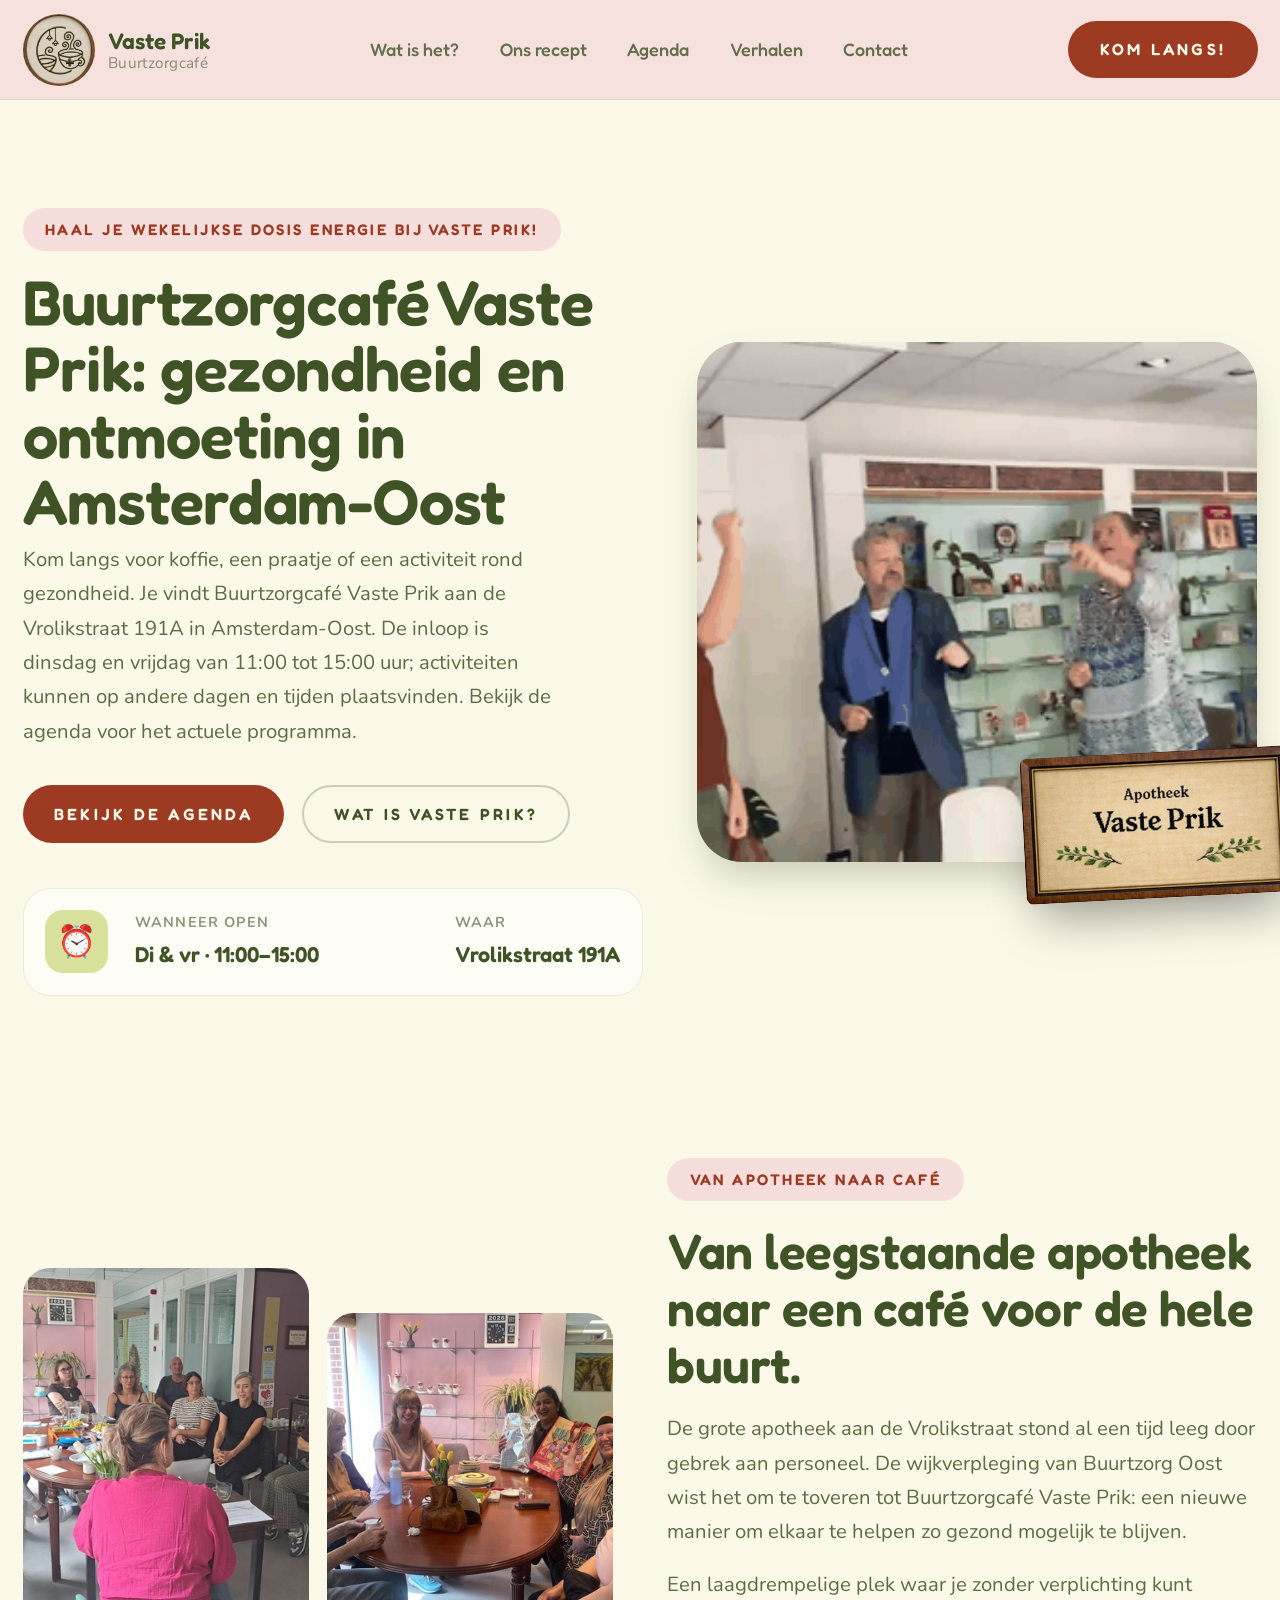
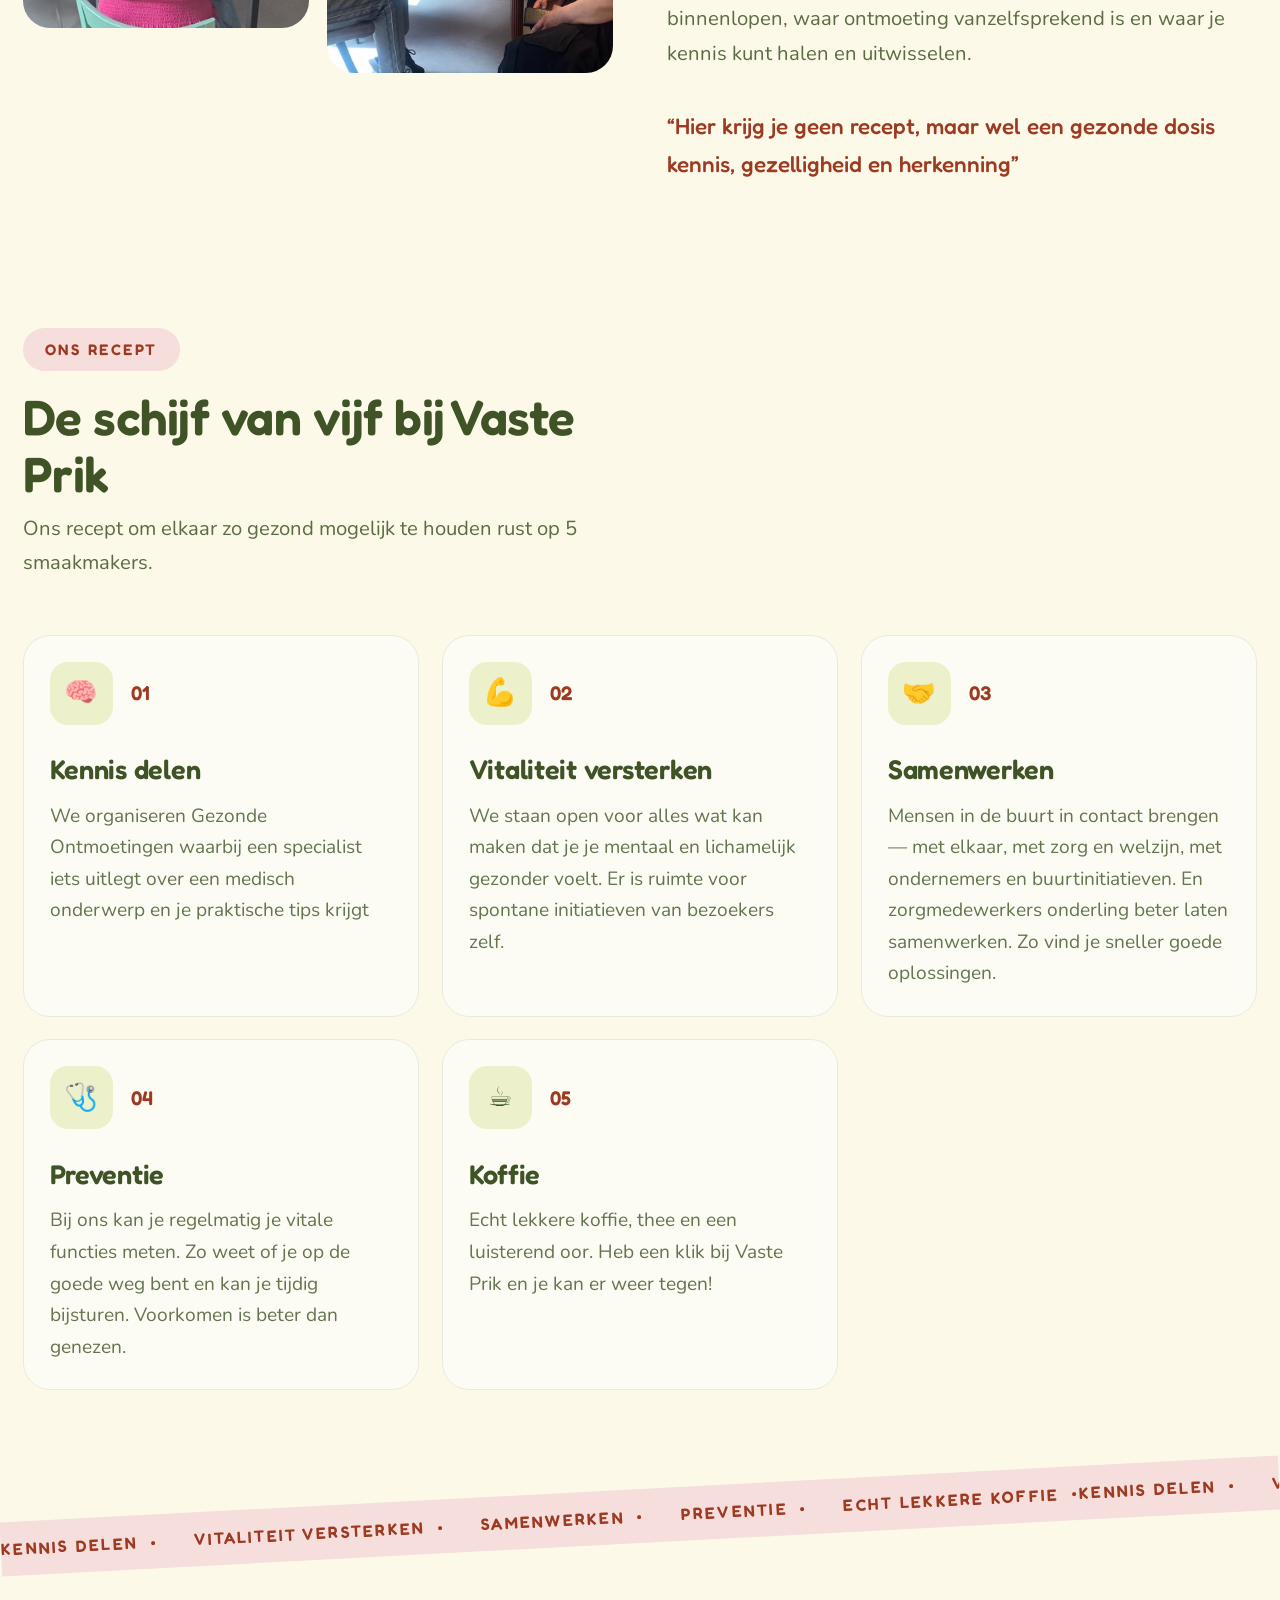
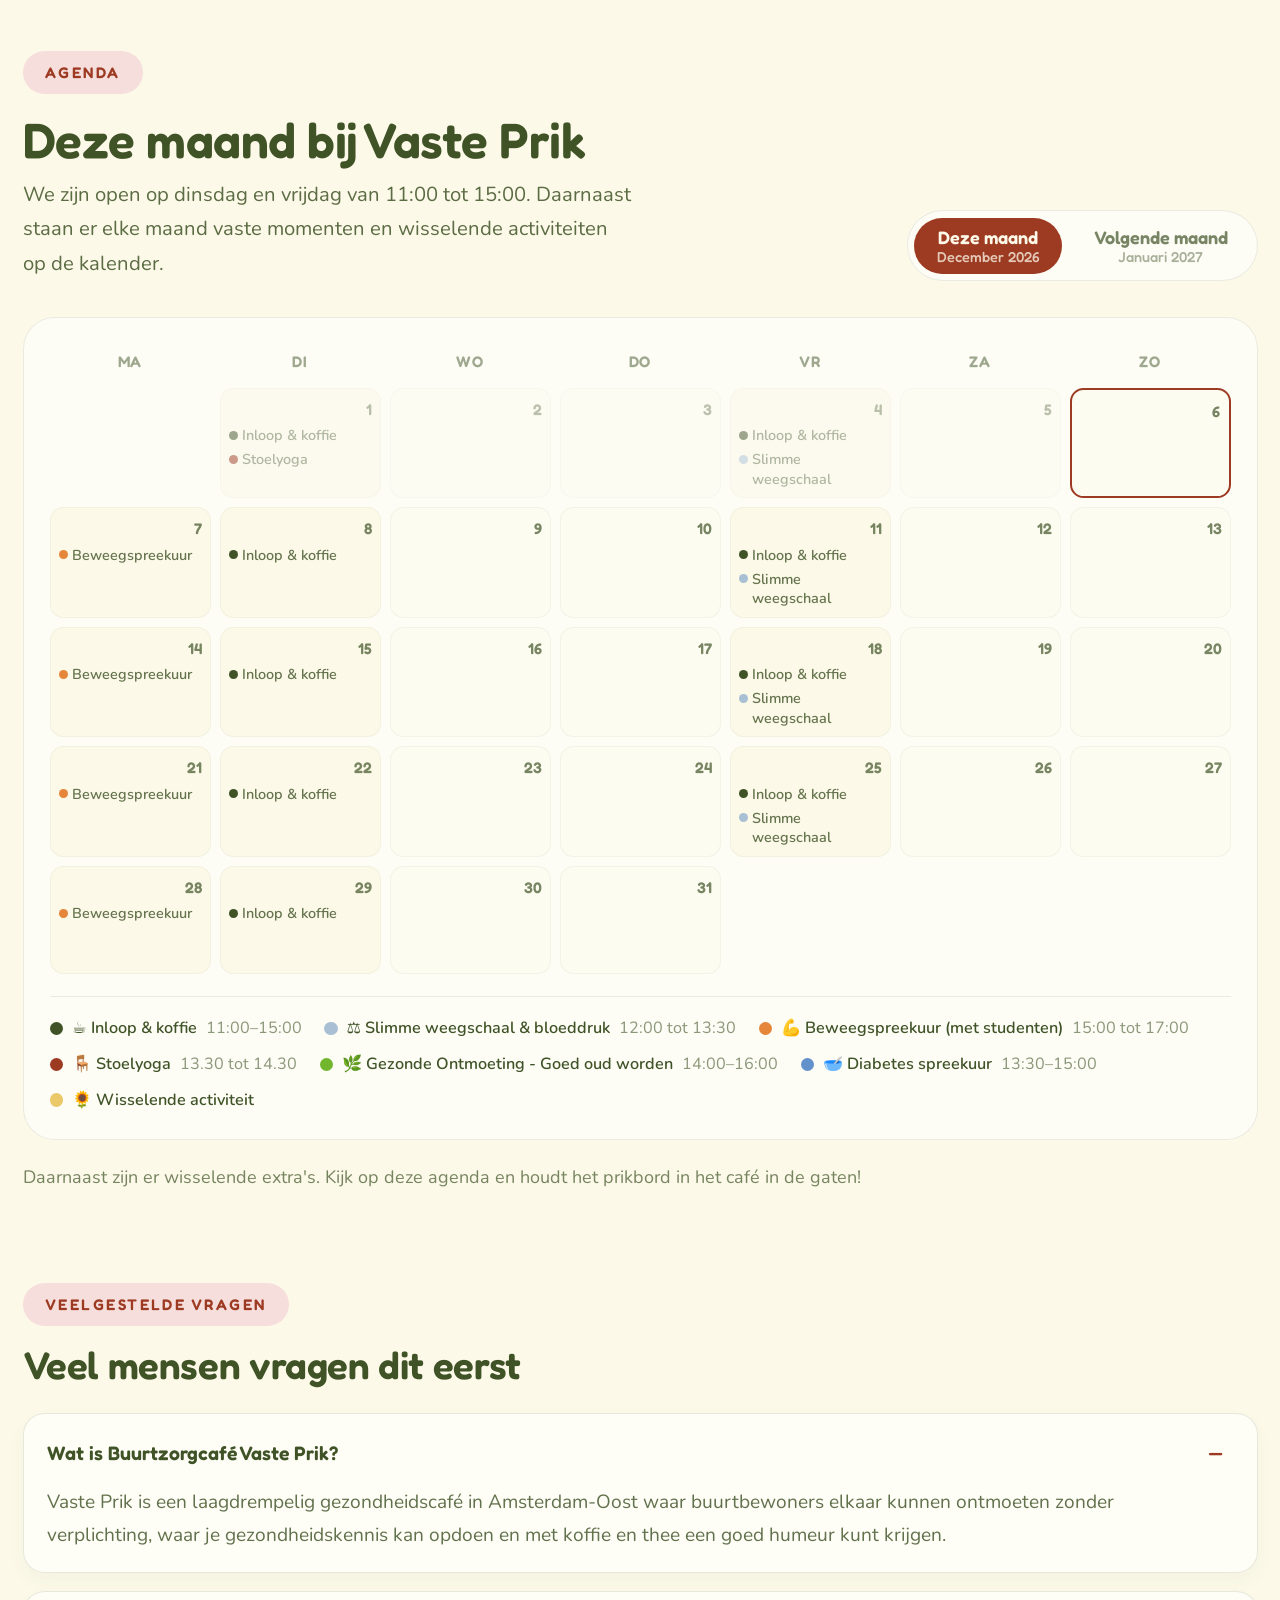
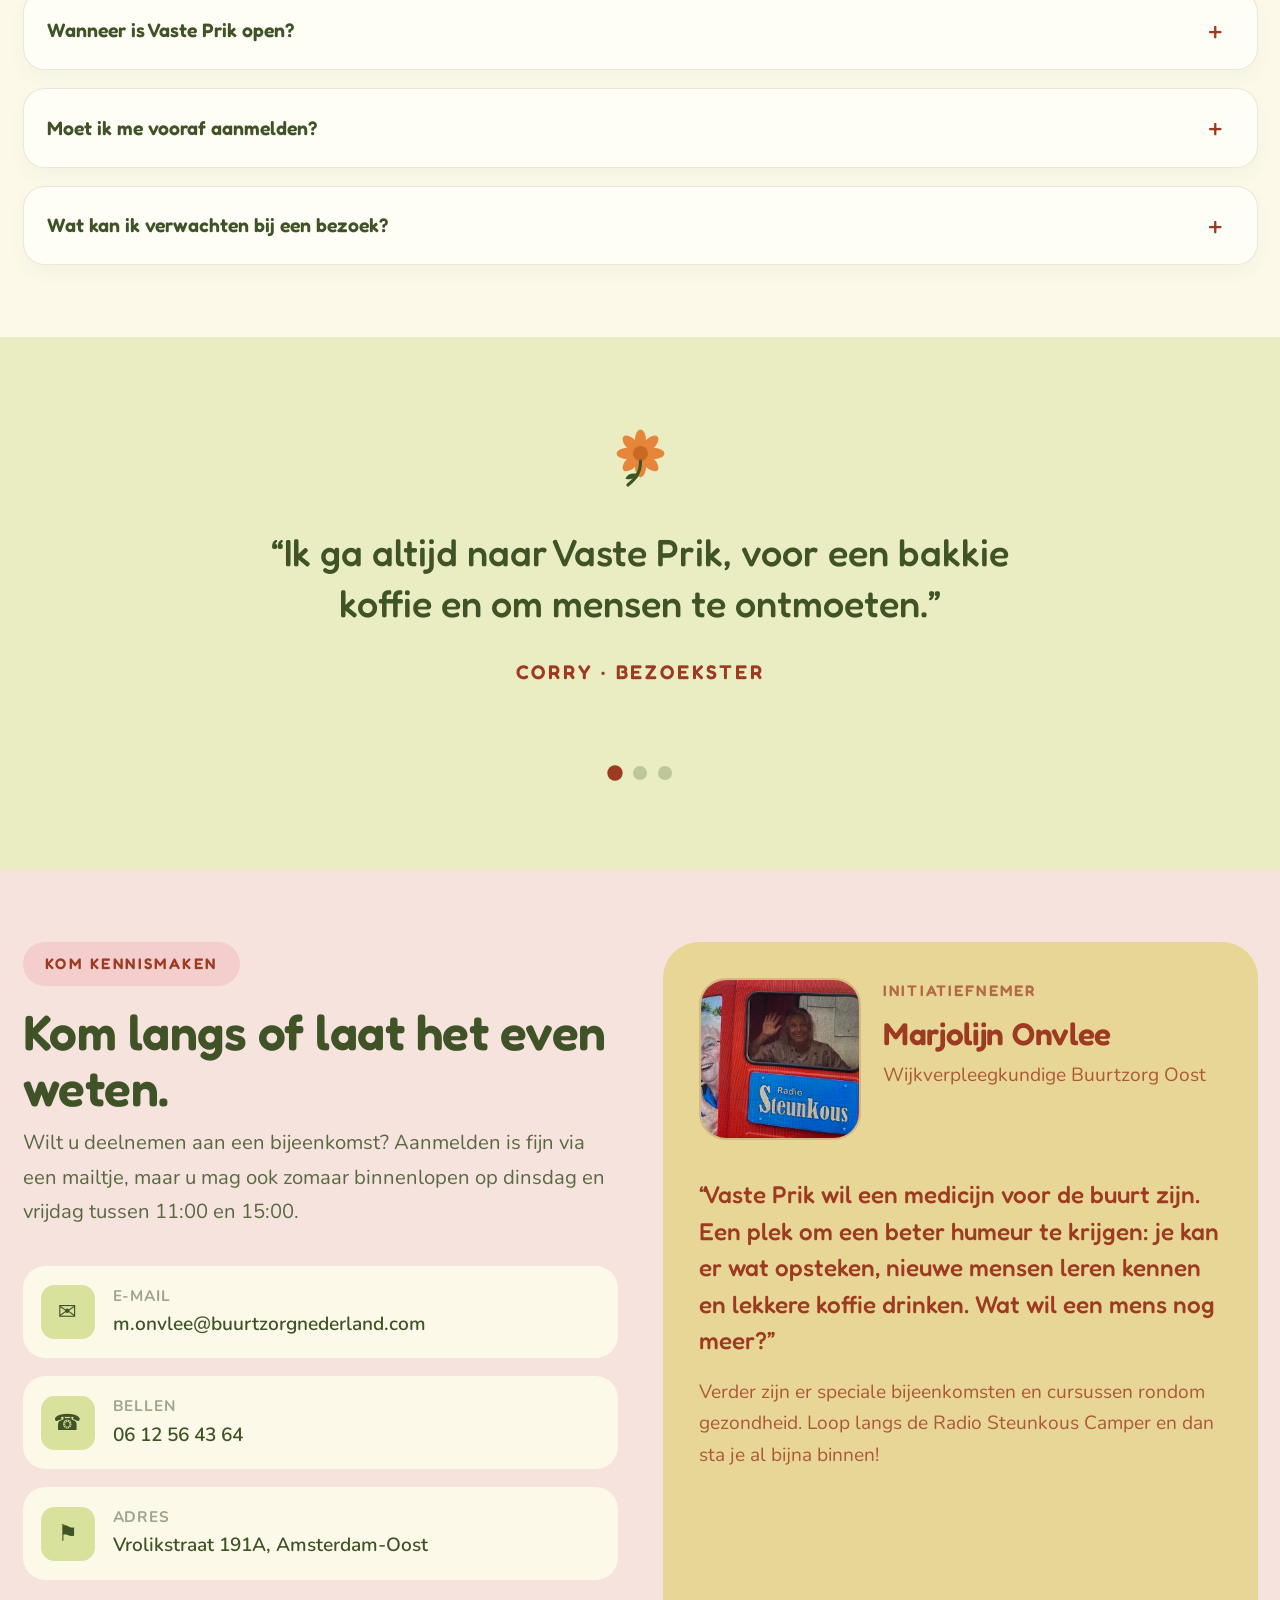
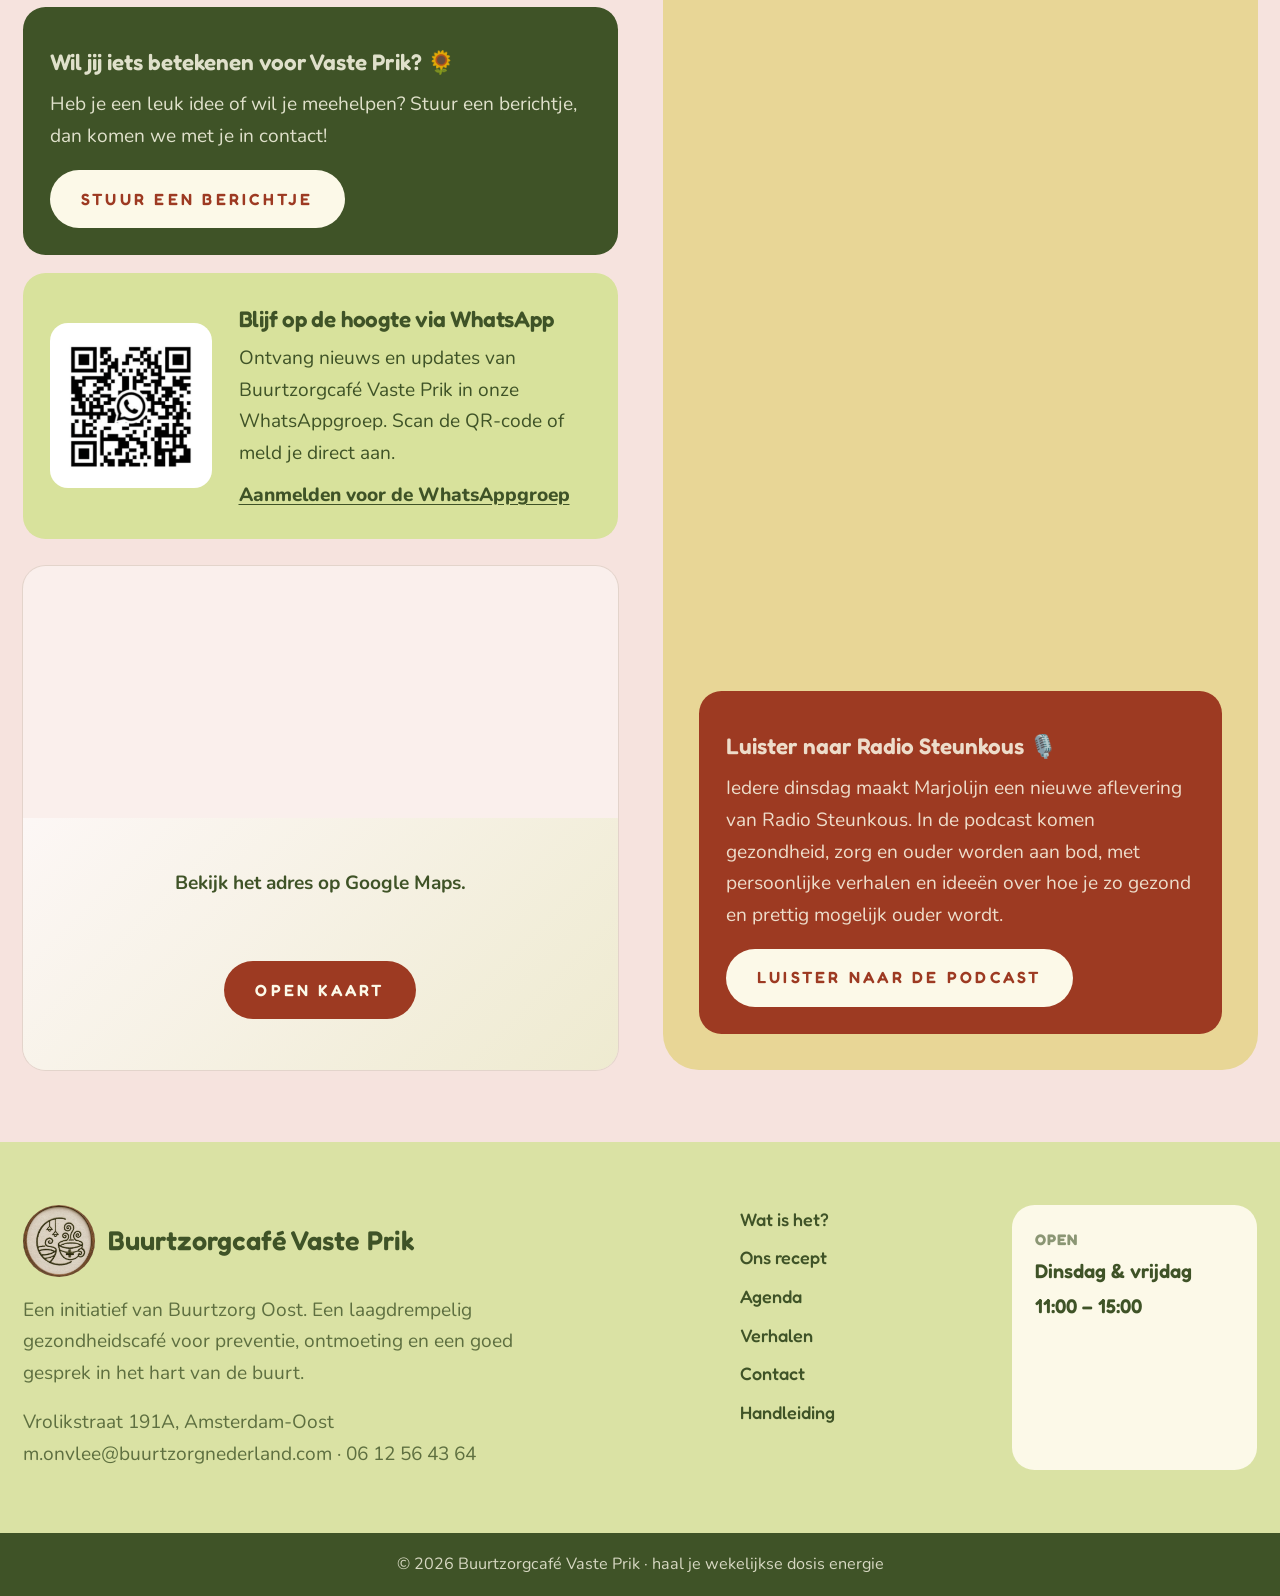
==== commit 884e8323: "Update site logo and hero animation Co-authored-by: Copilot <223556219+Copilot@users.noreply.github." ====
--- a/index.html
+++ b/index.html
@@ -12,16 +12,26 @@
   <meta property="og:title" content="Buurtzorgcafé Vaste Prik | Gezondheidscafé in Amsterdam-Oost" />
   <meta property="og:description" content="Koffie, ontmoeting en preventie in de buurt. Kom langs bij Buurtzorgcafé Vaste Prik voor een laagdrempelige, gezonde babbel in Amsterdam-Oost." />
   <meta property="og:url" content="https://www.vasteprik.nl/" />
-  <meta property="og:image" content="https://www.vasteprik.nl/assets/vaste-prik-logo.png" />
+  <meta property="og:image" content="https://www.vasteprik.nl/assets/vaste-prik-logo.jpg" />
   <meta property="og:image:alt" content="Logo van Buurtzorgcafé Vaste Prik" />
   <meta property="og:locale" content="nl_NL" />
   <meta name="twitter:card" content="summary_large_image" />
   <meta name="twitter:title" content="Buurtzorgcafé Vaste Prik" />
   <meta name="twitter:description" content="Koffie, preventie en ontmoeting in de buurt. Ontdek Buurtzorgcafé Vaste Prik in Amsterdam-Oost." />
-  <meta name="twitter:image" content="https://www.vasteprik.nl/assets/vaste-prik-logo.png" />
+  <meta name="twitter:image" content="https://www.vasteprik.nl/assets/vaste-prik-logo.jpg" />
   <link rel="canonical" href="https://www.vasteprik.nl/" />
   <link rel="icon" type="image/png" sizes="256x256" href="assets/vaste-prik-logo-256.png" />
   <link rel="manifest" href="site.webmanifest" />
+  <script type="application/ld+json">
+    {
+      "@context": "https://schema.org",
+      "@type": "Organization",
+      "name": "Buurtzorgcafé Vaste Prik",
+      "url": "https://www.vasteprik.nl/",
+      "logo": "https://www.vasteprik.nl/assets/vaste-prik-logo-256.png",
+      "description": "Een laagdrempelig gezondheidscafé voor ontmoeting, kennis delen en preventie in Amsterdam-Oost."
+    }
+  </script>
   <title>Buurtzorgcafé Vaste Prik | Gezondheid, koffie en ontmoeting in Amsterdam-Oost</title>
   <link rel="stylesheet" href="style.css?v=2" />
 </head>
@@ -32,7 +42,7 @@
     <div class="wrap header-inner">
       <a href="#top" class="brand">
         
-        <span class="brand-icon"><img src="assets/vaste-prik-logo.png" alt="Vaste Prik logo" class="brand-logo" data-c-src="hero.logo" data-c-alt="hero.logo_alt" /></span>
+        <span class="brand-icon"><img src="assets/vaste-prik-logo.jpg" alt="Vaste Prik logo" class="brand-logo" data-c-src="hero.logo" data-c-alt="hero.logo_alt" /></span>
         
 
         <span class="brand-text">
@@ -88,8 +98,8 @@
         <div class="hero-media">
           <div class="hero-photo-frame">
             <img
-              src="assets/vaste-prik-1.jpg"
-              alt="Activiteit bij Buurtzorgcafé Vaste Prik"
+              src="assets/Dansactiviteit%20bij%20Vaste%20Prik.gif"
+              alt="Dansactiviteit bij Buurtzorgcafé Vaste Prik"
               data-c-src="hero.foto"
               data-c-alt="hero.foto_alt"
               data-lightbox
@@ -437,7 +447,7 @@
     <div class="wrap footer-grid">
       <div>
         <div class="footer-brand">
-          <img src="assets/vaste-prik-logo.png" alt="Vaste Prik logo" class="footer-brand-logo" data-c-src="hero.logo" data-c-alt="hero.logo_alt" />
+          <img src="assets/vaste-prik-logo.jpg" alt="Vaste Prik logo" class="footer-brand-logo" data-c-src="hero.logo" data-c-alt="hero.logo_alt" />
           <span class="footer-brand-title">Buurtzorgcafé Vaste Prik</span>
         </div>
         <p class="footer-desc" data-c="footer.beschrijving">
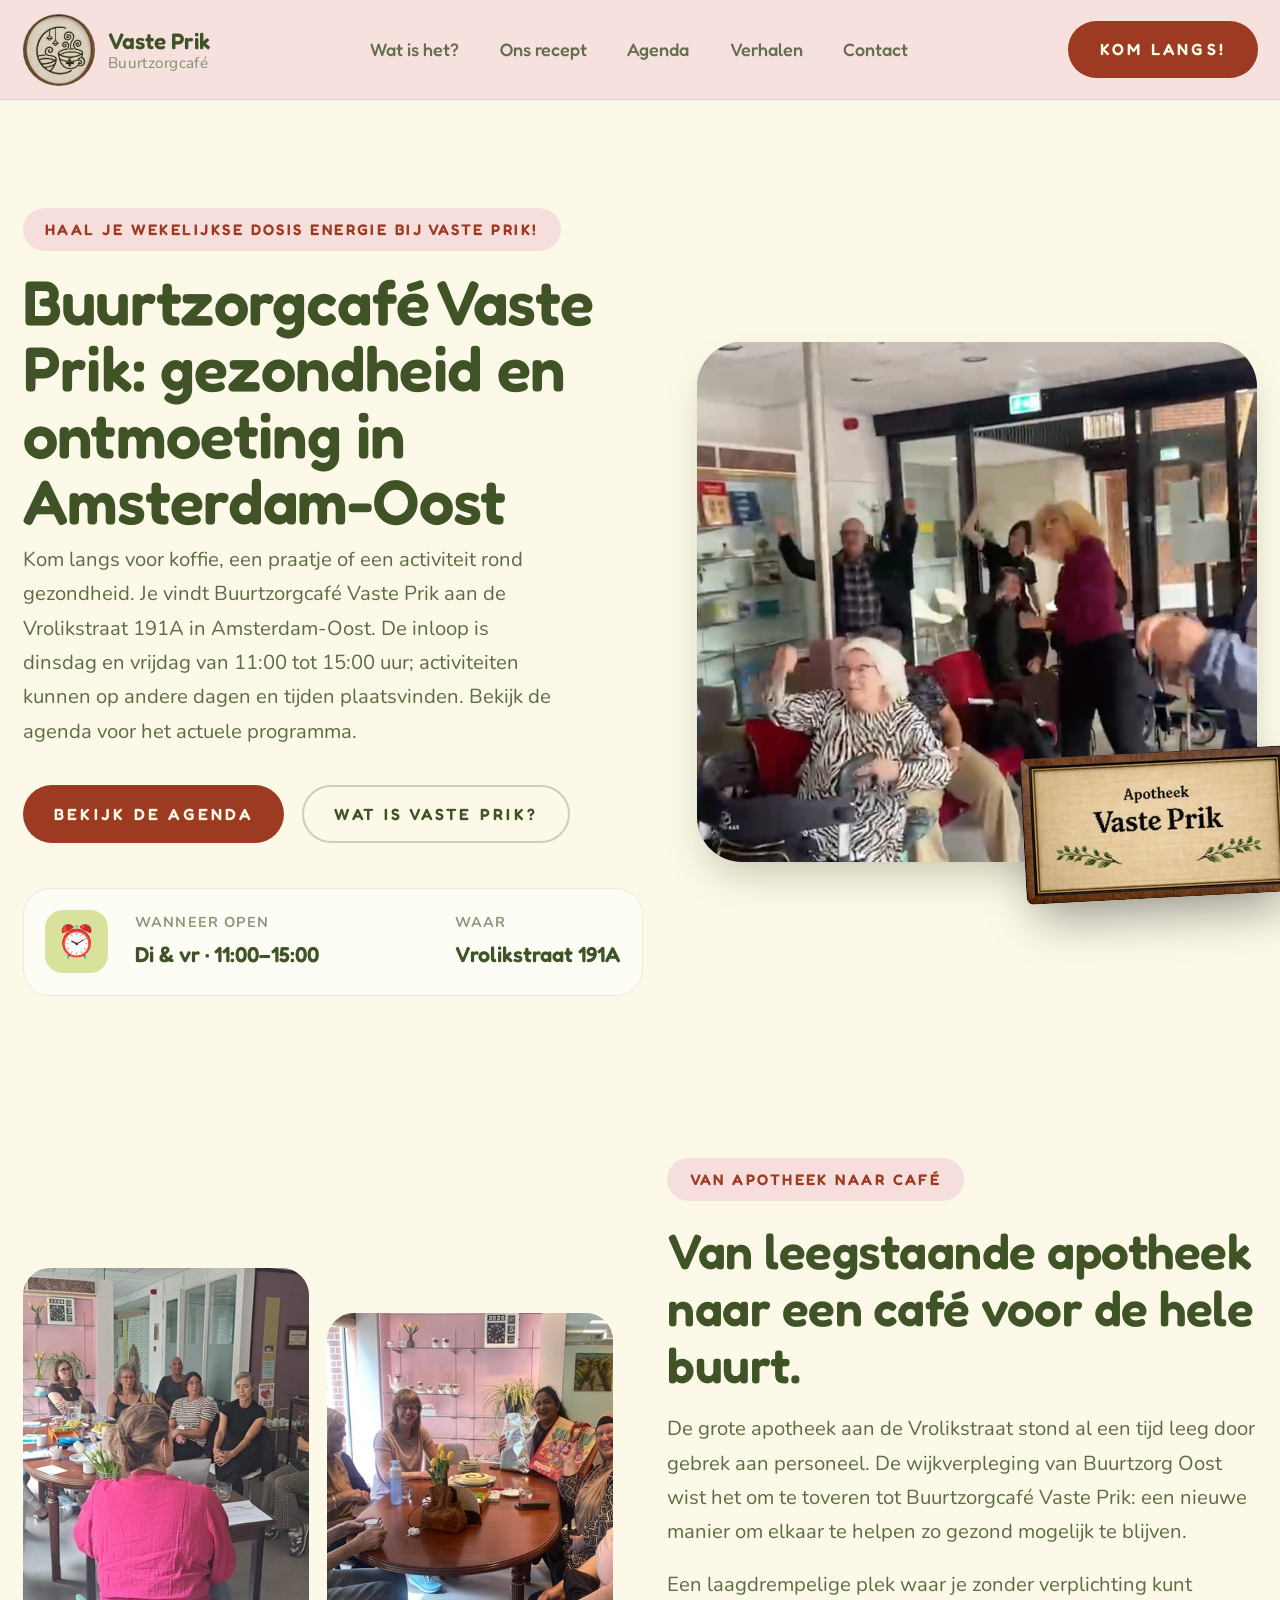
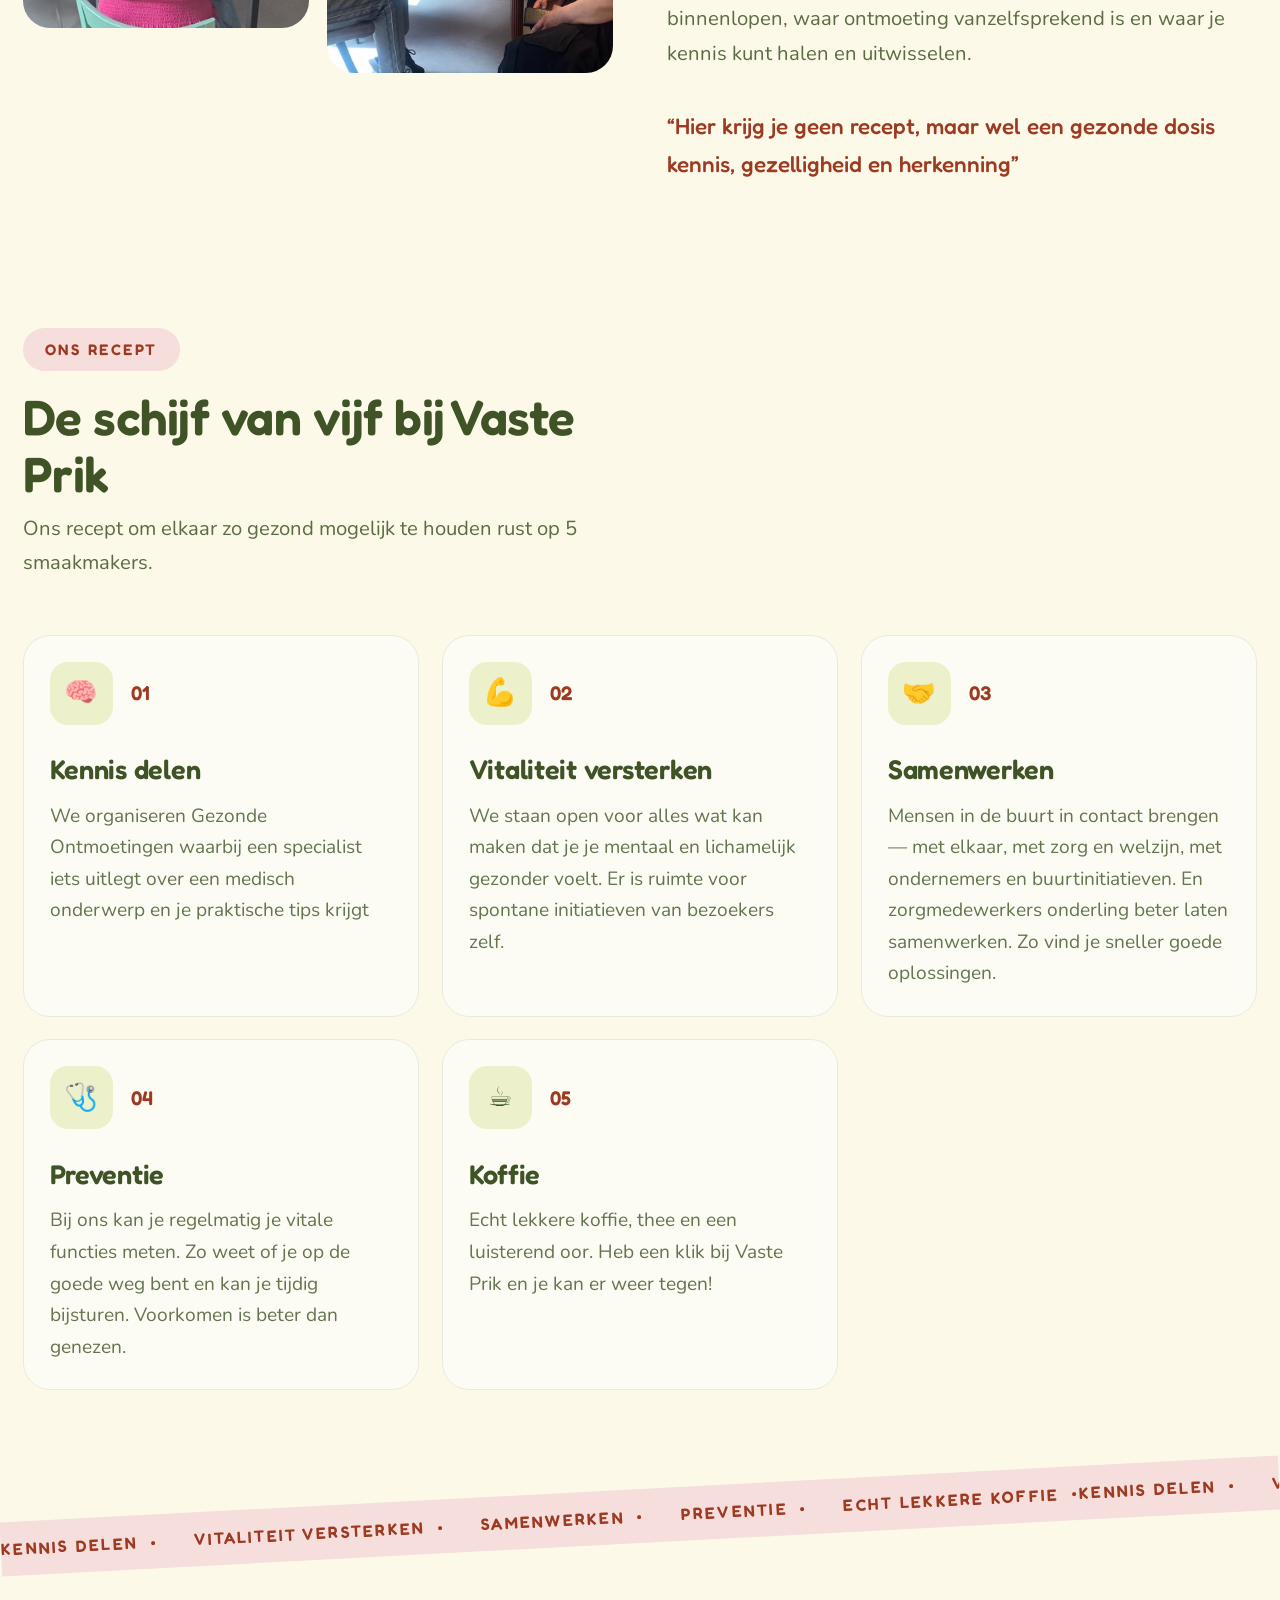
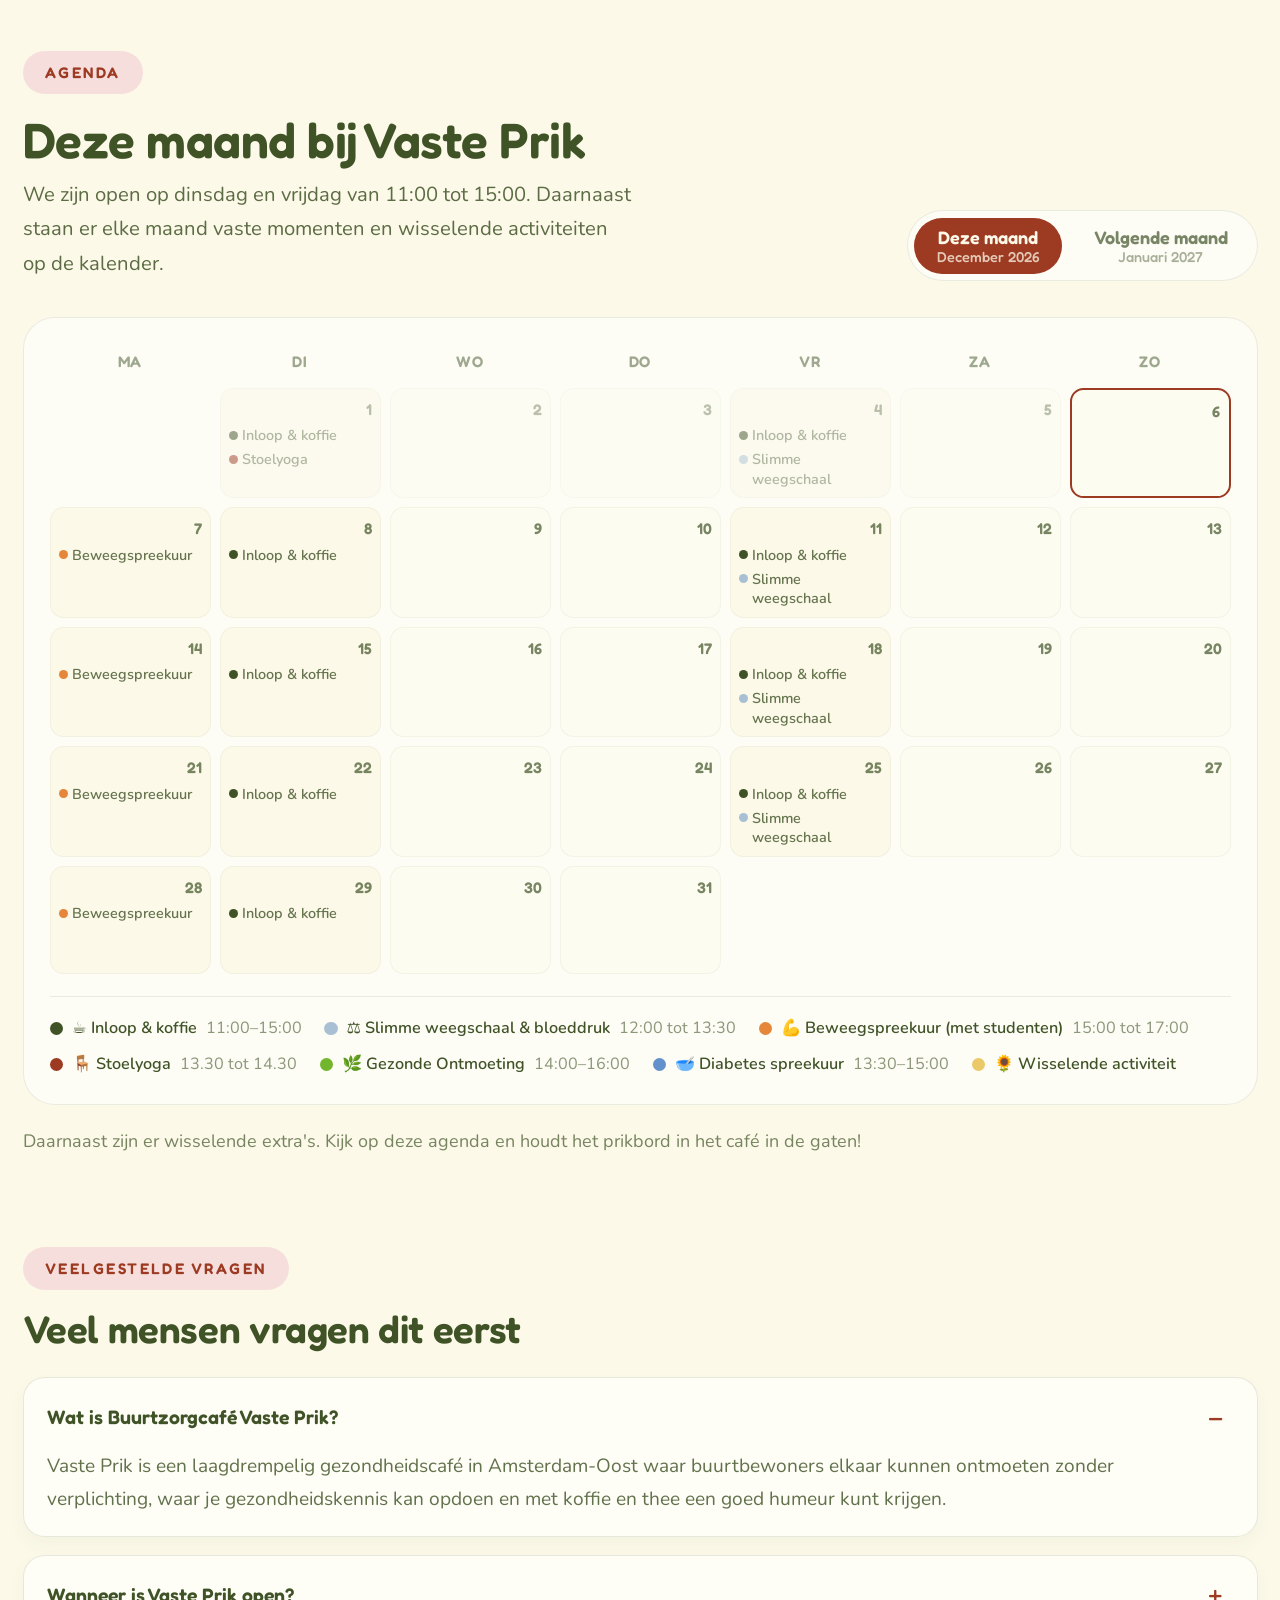
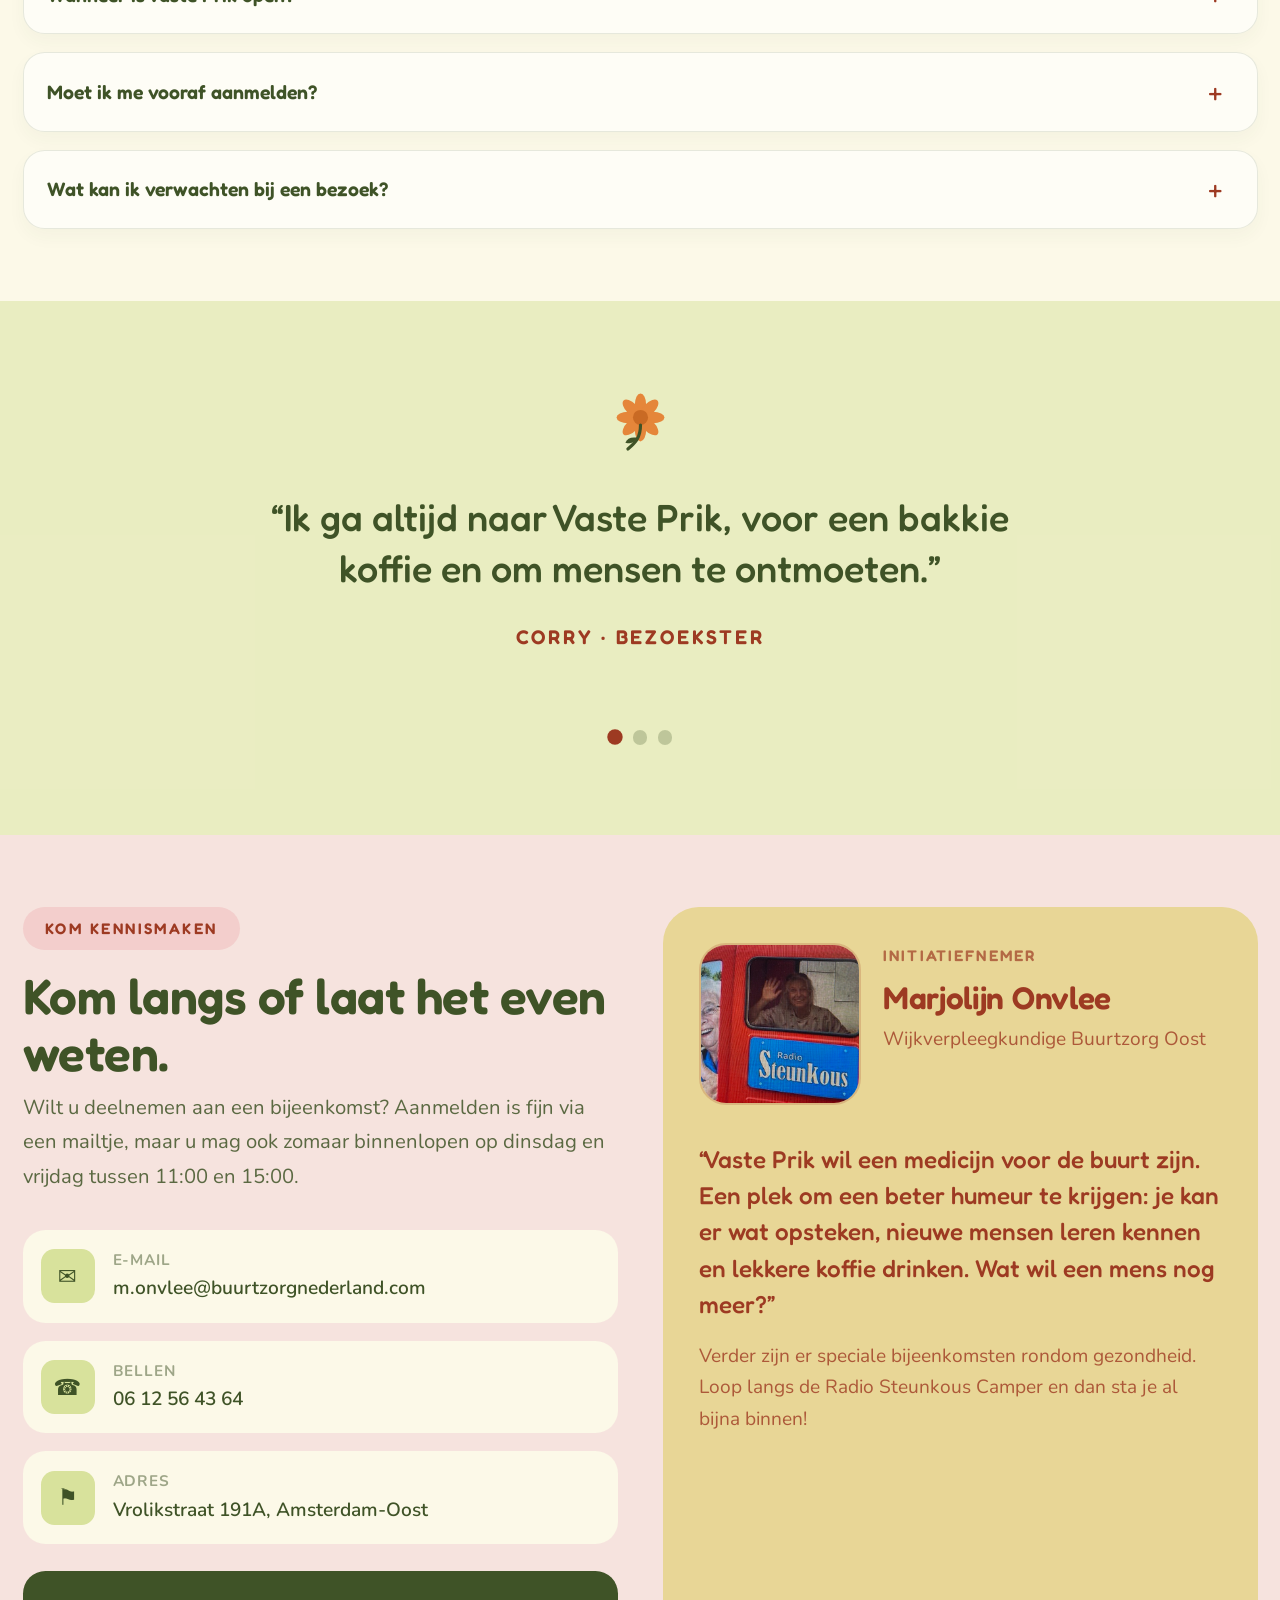
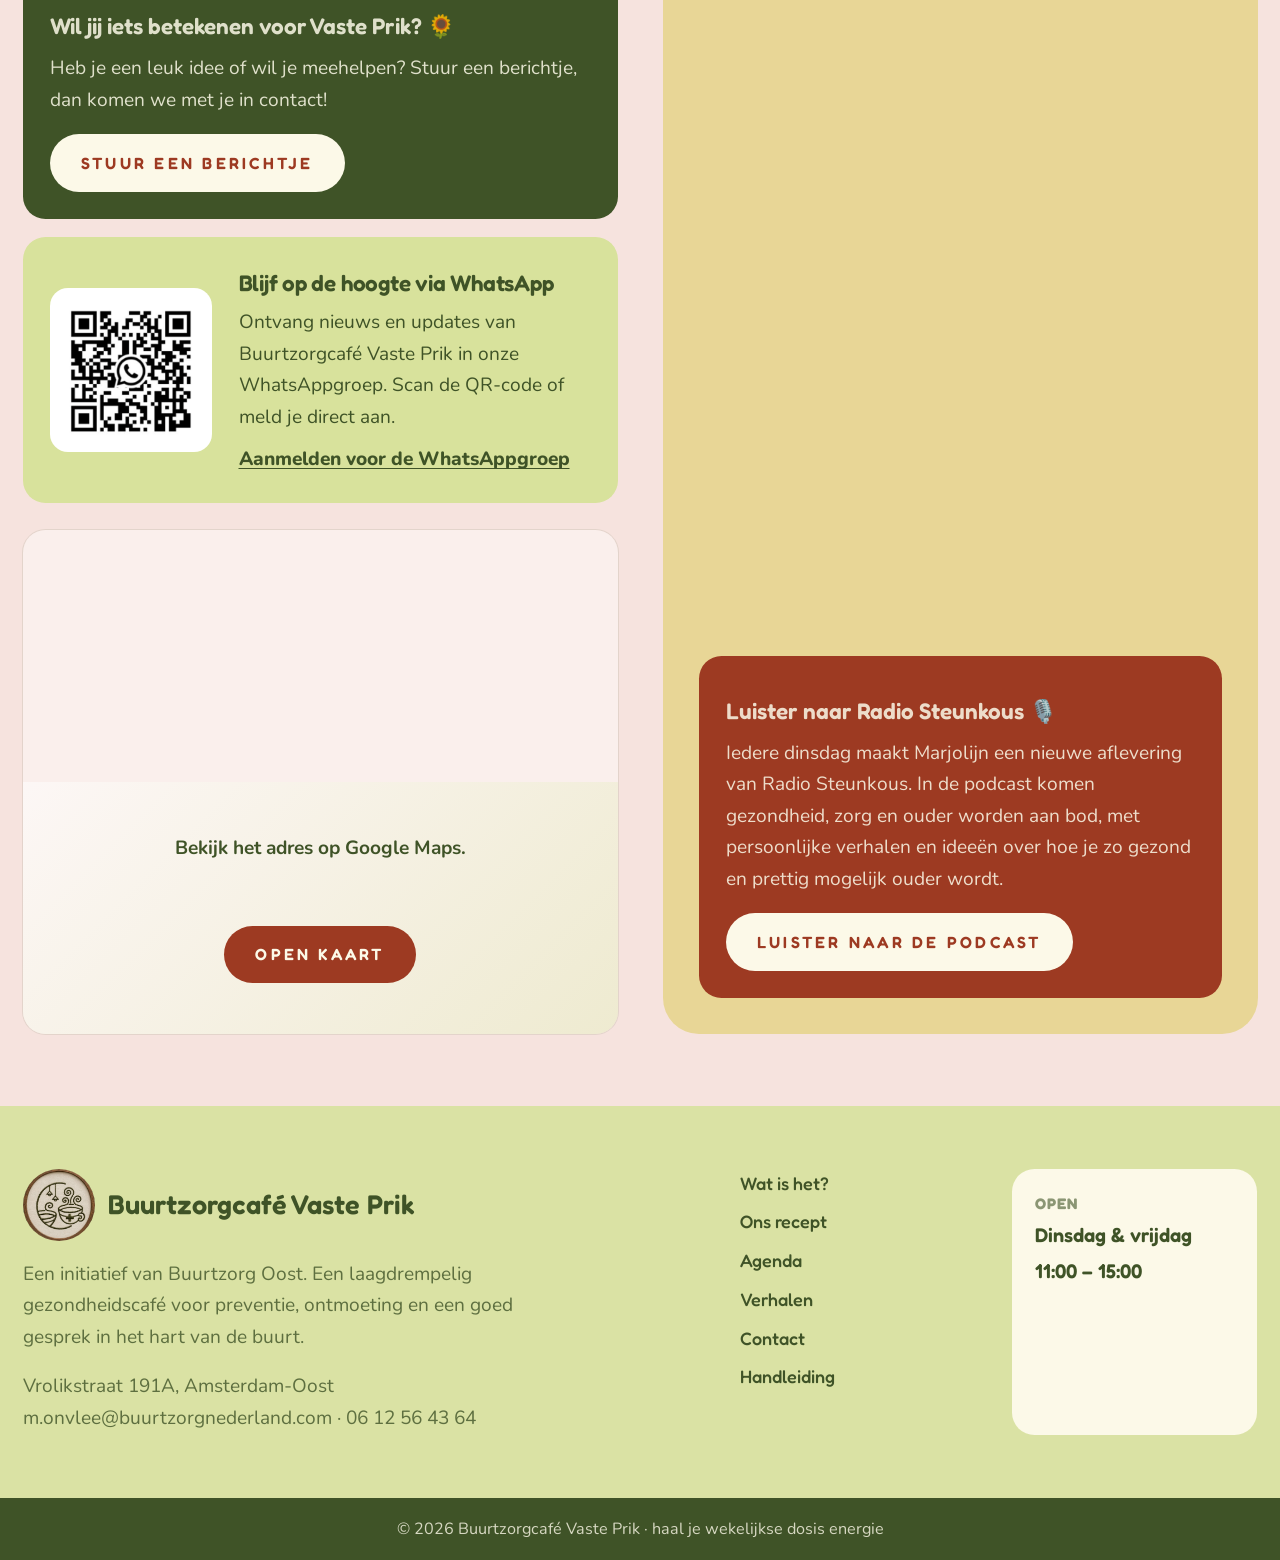
==== commit b4889444: "Website: maak hero en Radio Steunkous CMS-bewerkbaar Co-authored-by: Copilot <223556219+Copilot@user" ====
--- a/index.html
+++ b/index.html
@@ -98,10 +98,11 @@
         <div class="hero-media">
           <div class="hero-photo-frame">
             <img
-              src="assets/Dansactiviteit%20bij%20Vaste%20Prik.gif"
+              src="assets/vaste-prik-dansactiviteit.jpg"
               alt="Dansactiviteit bij Buurtzorgcafé Vaste Prik"
               data-c-src="hero.foto"
               data-c-alt="hero.foto_alt"
+              data-c-lightbox-src="hero.lightbox_foto"
               data-lightbox
               tabindex="0"
             />
@@ -434,7 +435,7 @@
           <div class="doe-mee radio-steunkous">
             <p class="doe-mee-title" data-c="contact.radio_titel">Luister naar Radio Steunkous 🎙️</p>
             <p data-c="contact.radio_tekst">Iedere dinsdag maakt Marjolijn een nieuwe aflevering van Radio Steunkous. In de podcast komen gezondheid, zorg en ouder worden aan bod, met persoonlijke verhalen en ideeën over hoe je zo gezond en prettig mogelijk ouder wordt.</p>
-            <a href="https://www.radiosteunkous.nl/" target="_blank" rel="noopener noreferrer" class="btn btn-light">Luister naar de podcast</a>
+            <a href="https://www.radiosteunkous.nl/" target="_blank" rel="noopener noreferrer" class="btn btn-light" data-c="contact.radio_knop">Luister naar de podcast</a>
           </div>
         </div>
       </div>
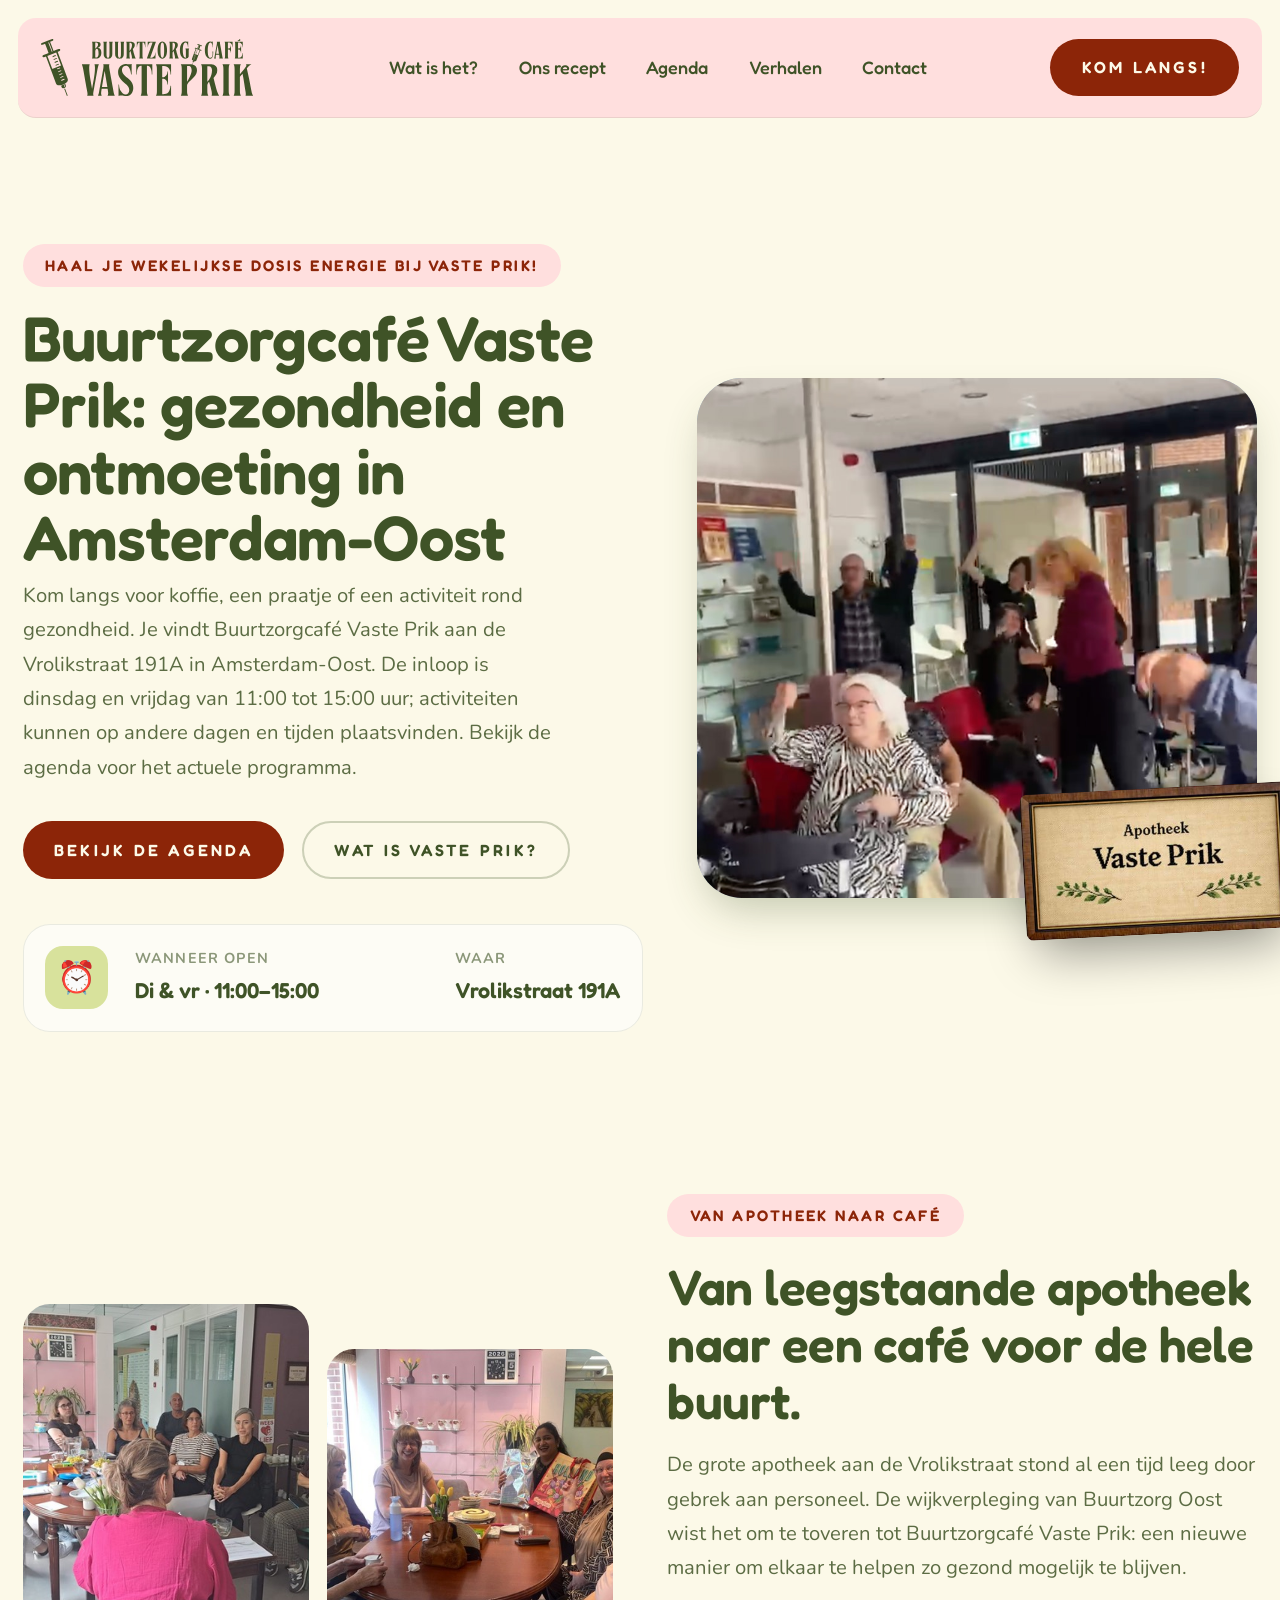
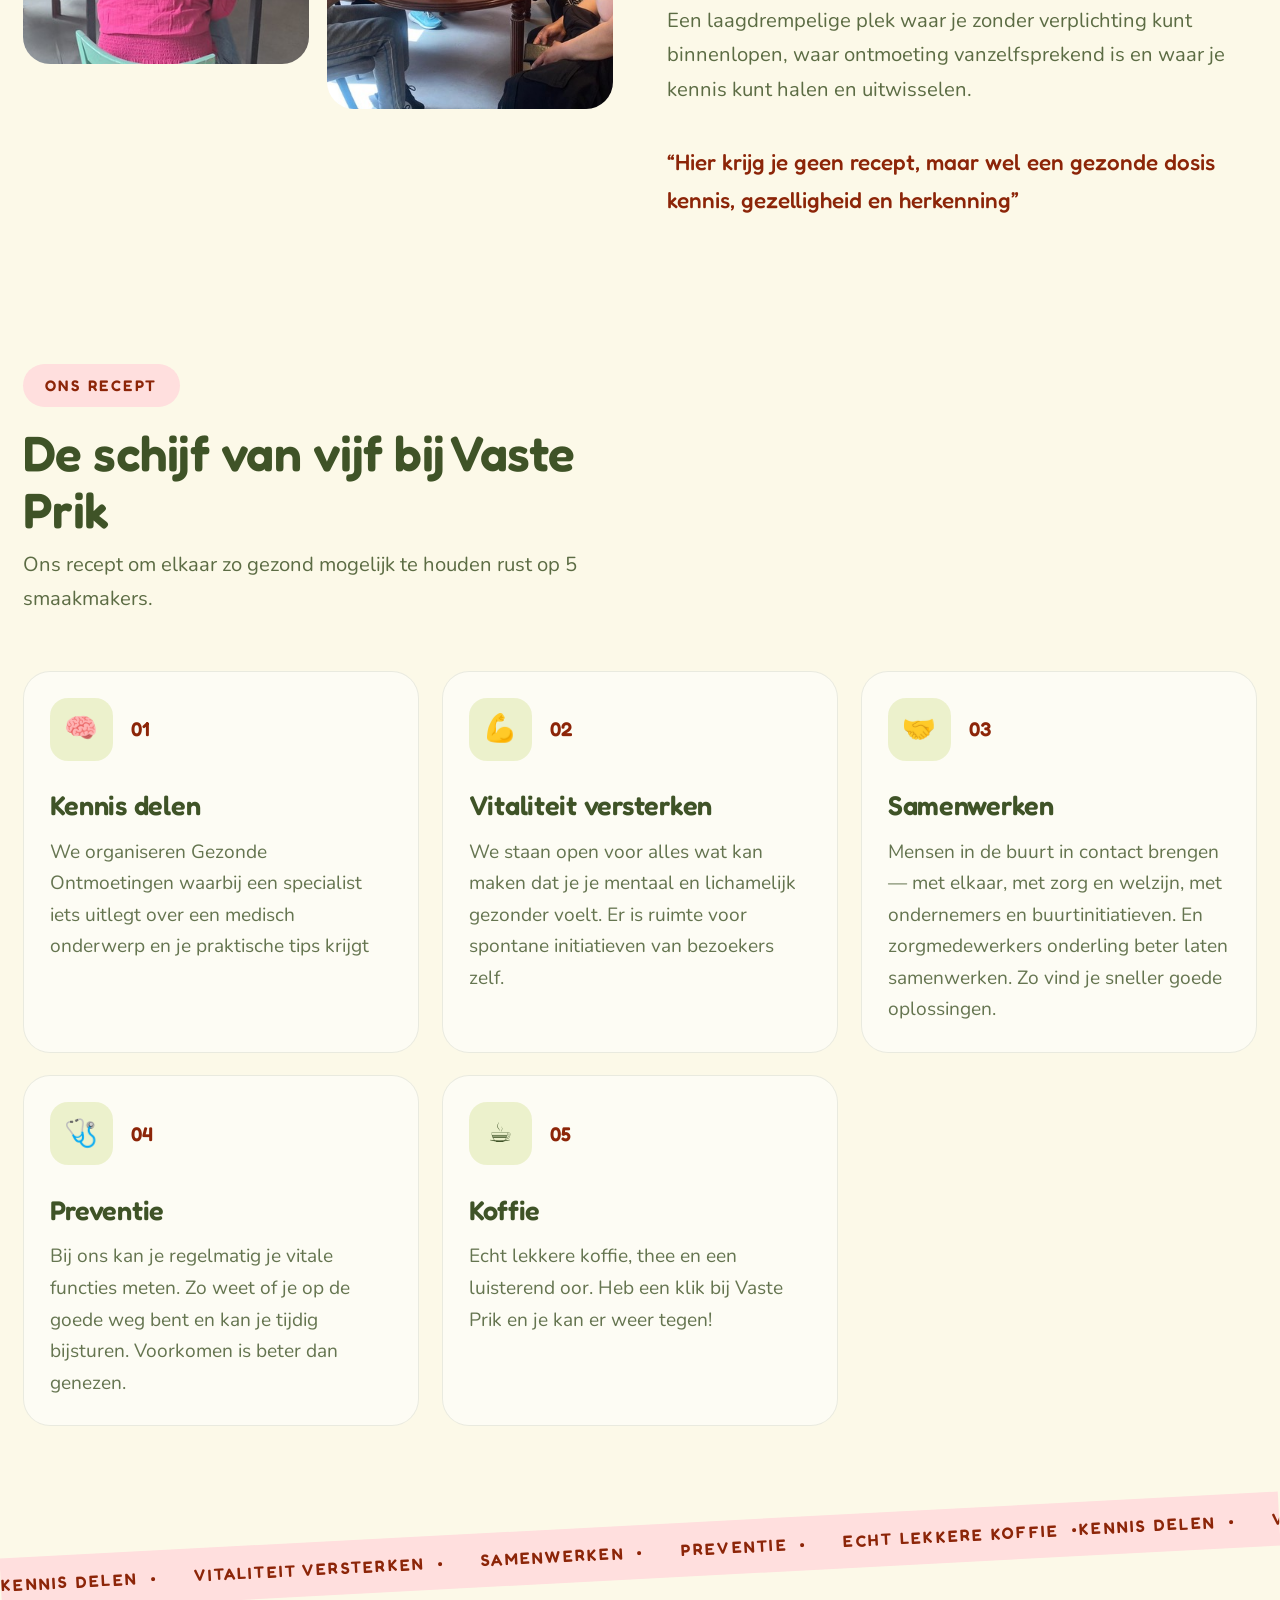
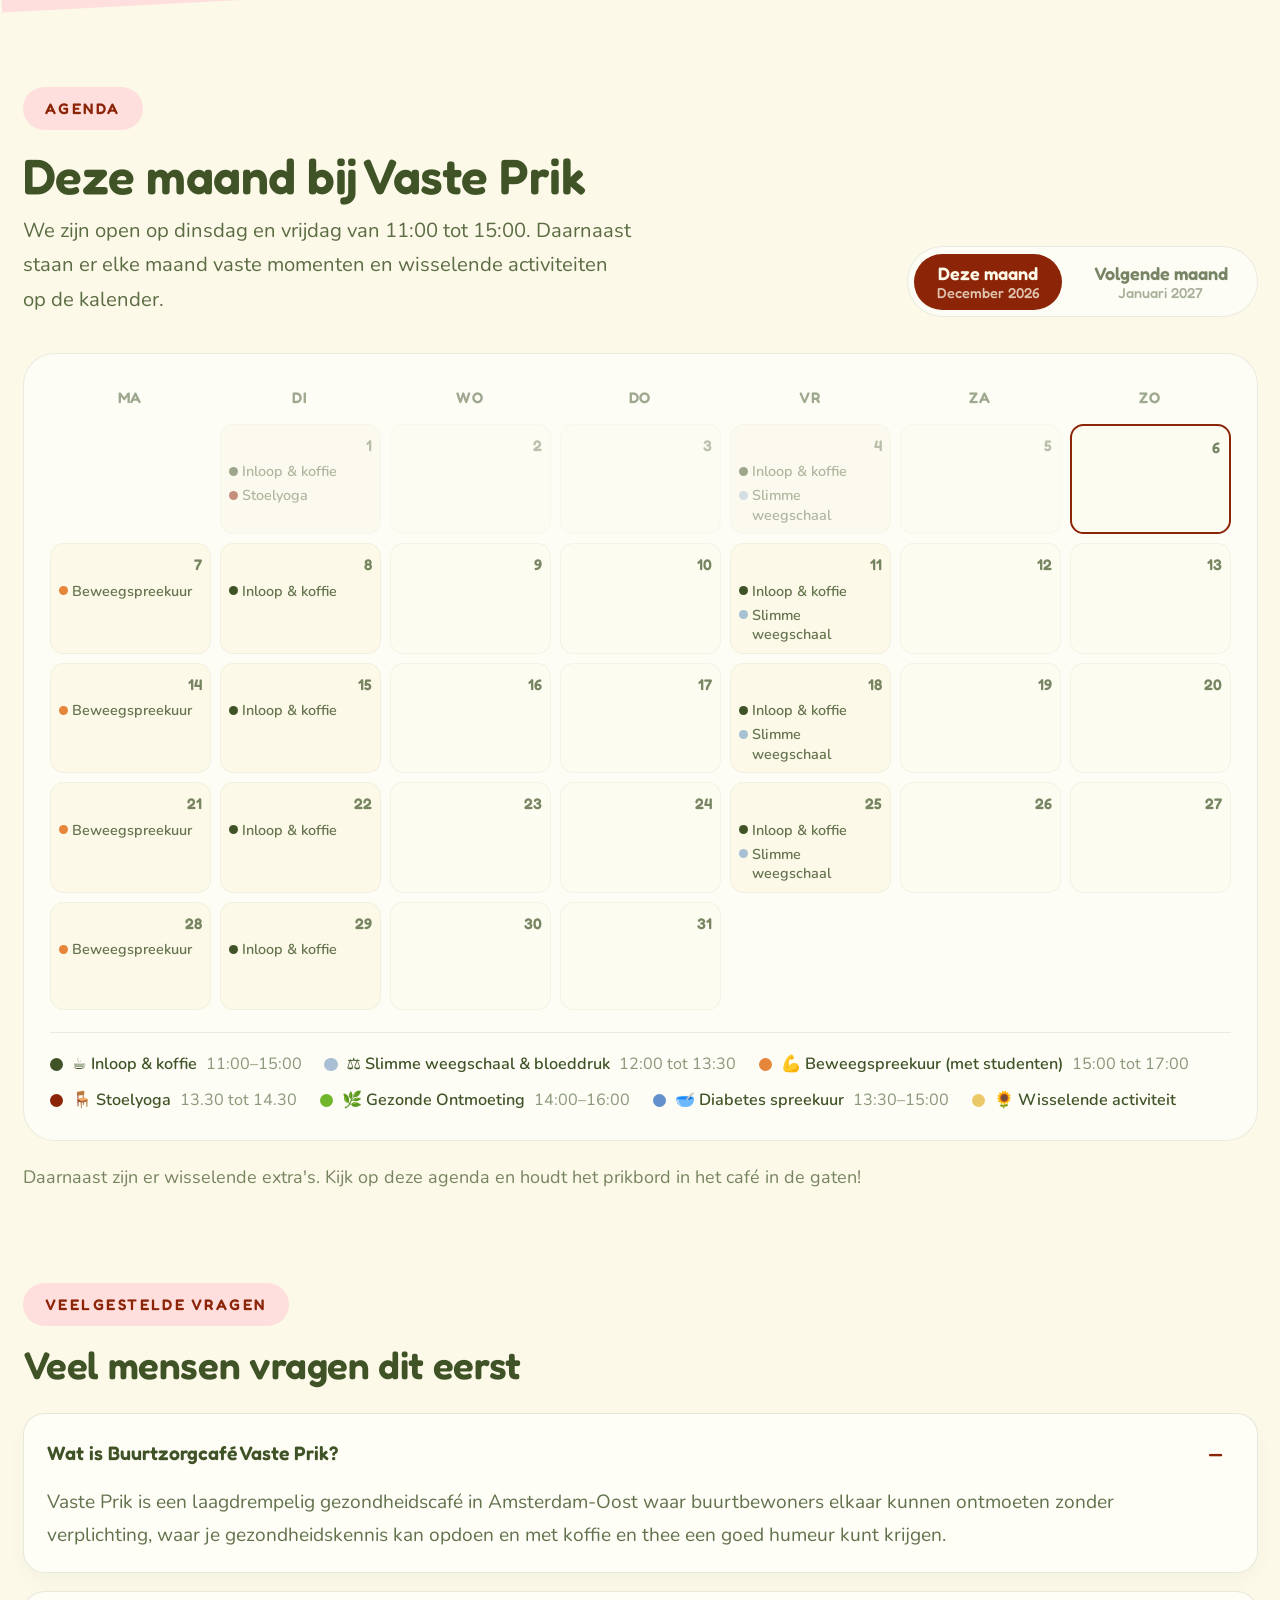
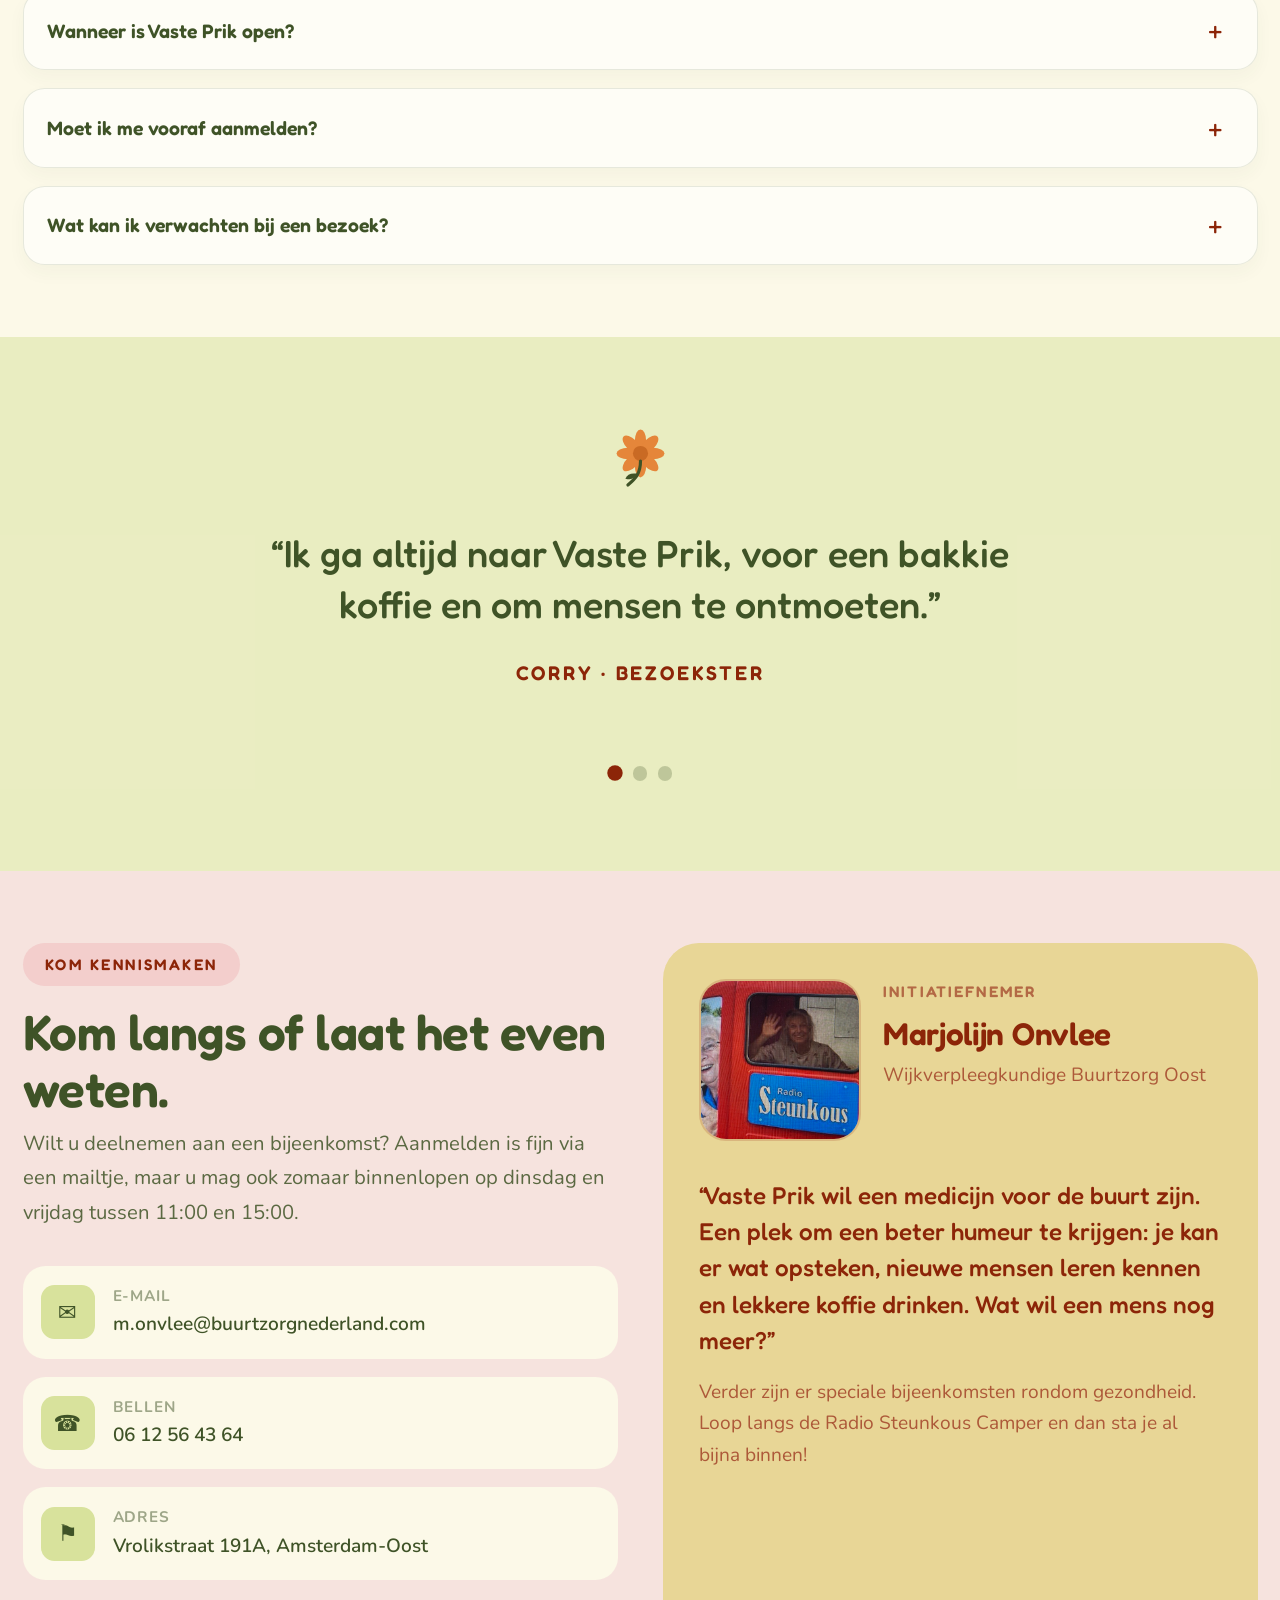
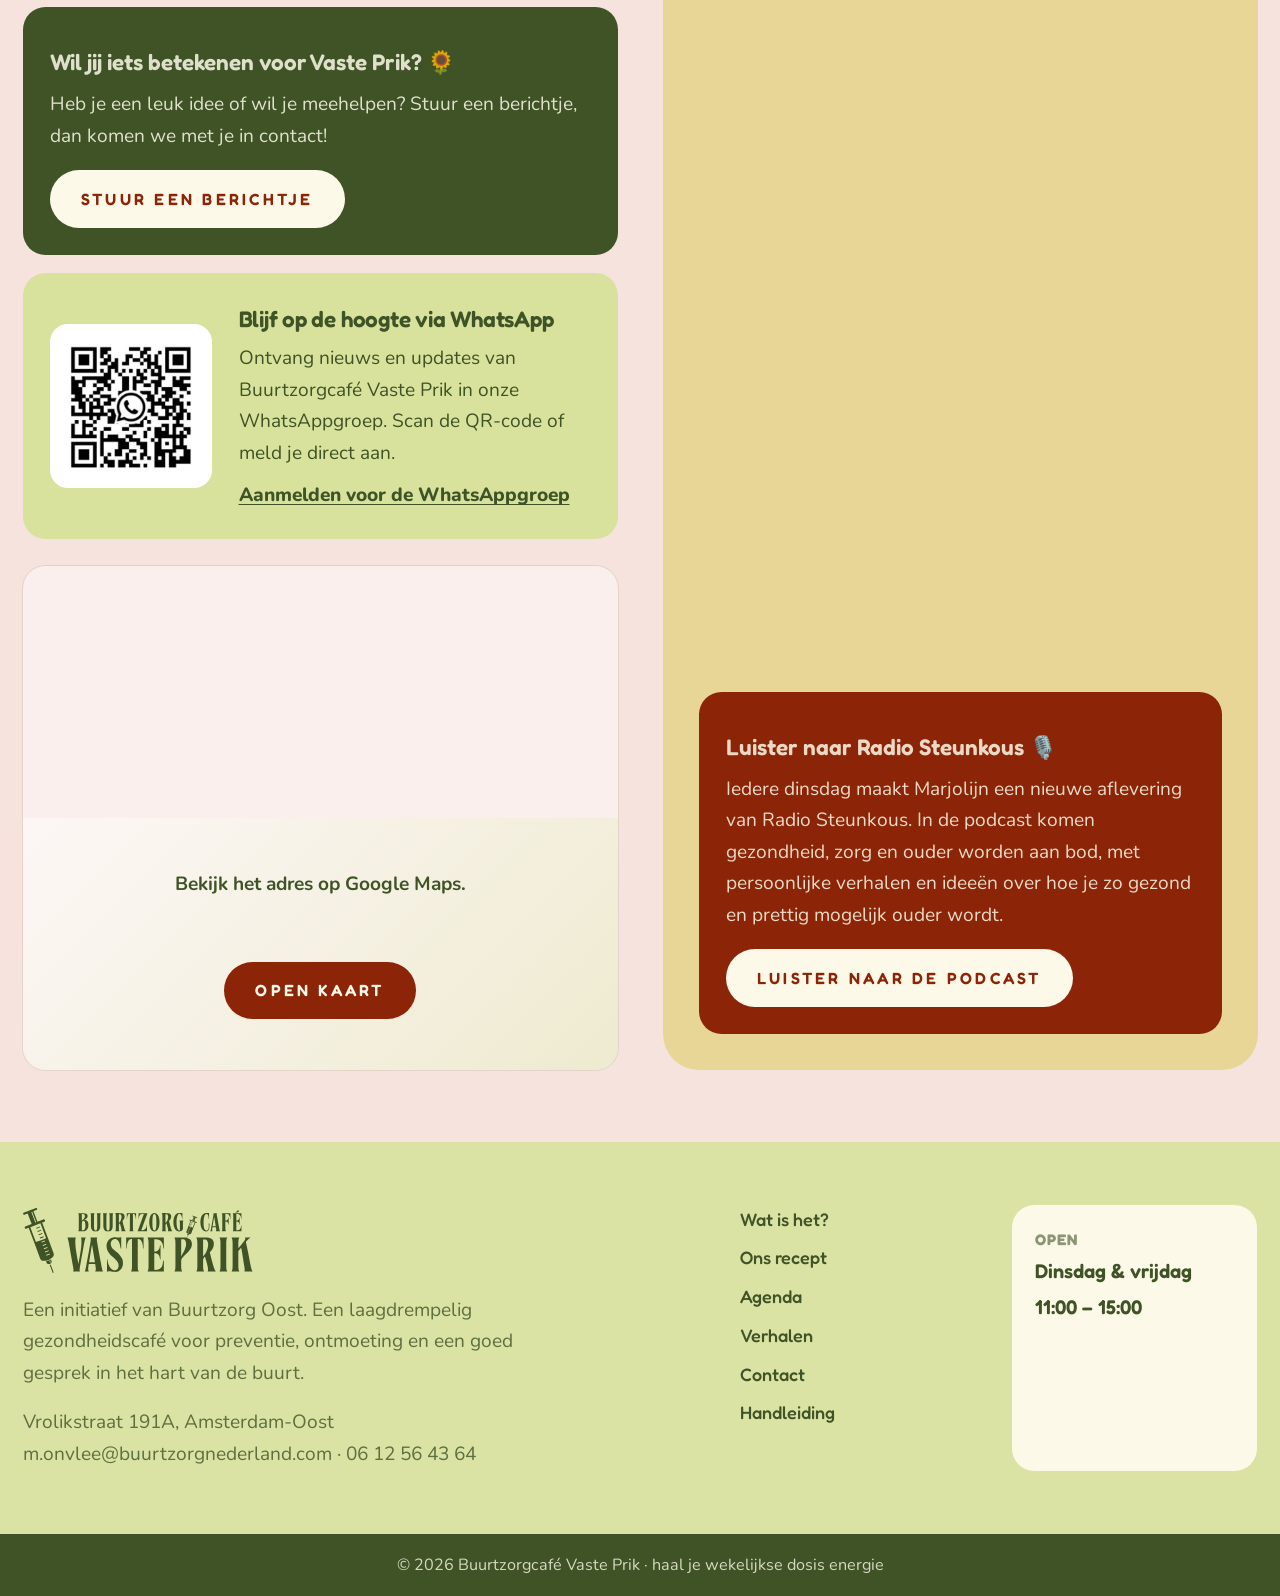
==== commit 3b476458: "Update branding and navigation Co-authored-by: Copilot <223556219+Copilot@users.noreply.github.com>" ====
--- a/index.html
+++ b/index.html
@@ -20,6 +20,8 @@
   <meta name="twitter:description" content="Koffie, preventie en ontmoeting in de buurt. Ontdek Buurtzorgcafé Vaste Prik in Amsterdam-Oost." />
   <meta name="twitter:image" content="https://www.vasteprik.nl/assets/vaste-prik-logo.jpg" />
   <link rel="canonical" href="https://www.vasteprik.nl/" />
+  <link rel="icon" type="image/svg+xml" href="assets/App-symbool-vasteprik.svg" />
+  <link rel="icon" href="favicon.ico" sizes="any" />
   <link rel="icon" type="image/png" sizes="256x256" href="assets/vaste-prik-logo-256.png" />
   <link rel="manifest" href="site.webmanifest" />
   <script type="application/ld+json">
@@ -38,28 +40,24 @@
 <body>
 
   <!-- Nav -->
-  <header class="site-header">
-    <div class="wrap header-inner">
-      <a href="#top" class="brand">
-        
-        <span class="brand-icon"><img src="assets/vaste-prik-logo.jpg" alt="Vaste Prik logo" class="brand-logo" data-c-src="hero.logo" data-c-alt="hero.logo_alt" /></span>
-        
-
-        <span class="brand-text">
-          <span class="brand-title">Vaste Prik</span>
-          <span class="brand-sub">Buurtzorgcafé</span>
-        </span>
-      </a>
-      <nav class="main-nav">
-        <a href="#wat">Wat is het?</a>
-        <a href="#recept">Ons recept</a>
-        <a href="#agenda">Agenda</a>
-        <a href="#verhalen">Verhalen</a>
-        <a href="#contact">Contact</a>
-      </nav>
-      <a href="#contact" class="btn btn-solid">Kom langs!</a>
-    </div>
-  </header>
+  <div class="site-header-wrap">
+    <header class="site-header">
+      <div class="wrap header-inner">
+        <a href="#top" class="brand brand-new" aria-label="Vaste Prik, nieuw logo">
+          <img src="assets/Logo-symbool%20-%20Vaste-Prik%20-%3E.svg" alt="" class="brand-symbol" />
+          <img src="assets/Vaste%20Prik%20Logo.svg" alt="Vaste Prik" class="brand-svg-logo" />
+        </a>
+        <nav class="main-nav" aria-label="Hoofdnavigatie">
+          <a href="#wat">Wat is het?</a>
+          <a href="#recept">Ons recept</a>
+          <a href="#agenda">Agenda</a>
+          <a href="#verhalen">Verhalen</a>
+          <a href="#contact">Contact</a>
+        </nav>
+        <a href="#contact" class="btn btn-solid">Kom langs!</a>
+      </div>
+    </header>
+  </div>
 
   <main id="top">
 
@@ -448,8 +446,8 @@
     <div class="wrap footer-grid">
       <div>
         <div class="footer-brand">
-          <img src="assets/vaste-prik-logo.jpg" alt="Vaste Prik logo" class="footer-brand-logo" data-c-src="hero.logo" data-c-alt="hero.logo_alt" />
-          <span class="footer-brand-title">Buurtzorgcafé Vaste Prik</span>
+          <img src="assets/Logo-symbool%20-%20Vaste-Prik%20-%3E.svg" alt="" class="brand-symbol" />
+          <img src="assets/Vaste%20Prik%20Logo.svg" alt="Buurtzorgcafé Vaste Prik" class="brand-svg-logo" />
         </div>
         <p class="footer-desc" data-c="footer.beschrijving">
           Een initiatief van Buurtzorg Oost. Een laagdrempelig gezondheidscafé voor
--- a/style.css
+++ b/style.css
@@ -5,8 +5,8 @@
 :root {
   --vp-cream: #fcf9e8;
   --vp-green: #3f5327;
-  --vp-rust: #9d3a22;
-  --vp-pink: #f6dedd;
+  --vp-rust: #8C2508;
+  --vp-pink: #FFDFDE;
   --vp-lime: #d8e29c;
   --vp-orange: #e5863a;
   --vp-mustard: #ebc969;
@@ -130,12 +130,17 @@
 }
 
 /* ── Header ───────────────────────────────────────────── */
-.site-header {
+.site-header-wrap {
   position: sticky;
   top: 0;
   z-index: 30;
+  padding: 1rem;
+  background: transparent;
+}
+.site-header {
   border-bottom: 1px solid rgba(63, 83, 39, 0.1);
-  background: rgba(246, 222, 221, 0.9);
+  border-radius: 1rem;
+  background: var(--vp-pink);
   backdrop-filter: blur(8px);
 }
 .header-inner {
@@ -148,7 +153,21 @@
 .brand {
   display: flex;
   align-items: center;
-  gap: 0.75rem;
+  gap: 0rem;
+}
+
+.brand-symbol {
+  display: block;
+  width: auto;
+  height: 3.2rem;
+}
+.brand-svg-logo {
+  display: block;
+  width: 11rem;
+  height: 4rem;
+  padding: 0.3rem 0rem;
+  border-radius: 0.75rem;
+  object-fit: contain;
 }
 .brand-logo,
 .footer-brand-logo {
@@ -183,7 +202,7 @@
   font-weight: 500;
 }
 .main-nav a {
-  color: rgba(63, 83, 39, 0.8);
+  color: rgba(63, 83, 39, 1);
   transition: color 0.15s ease;
 }
 .main-nav a:hover {
@@ -200,8 +219,11 @@
     overflow-x: hidden;
   }
 
+  .site-header-wrap {
+    position: static;
+  }
+
   .site-header {
-    position: static;
     backdrop-filter: none;
   }
 
@@ -1460,7 +1482,16 @@
 .footer-brand {
   display: flex;
   align-items: center;
-  gap: 0.75rem;
+  gap: 0.4rem;
+
+}
+.footer-brand .brand-symbol {
+  height: 3.6rem;
+}
+.footer-brand .brand-svg-logo {
+  width: 11rem;
+  height: 4rem;
+  padding: 0;
 }
 .footer-brand-logo {
   width: 4rem;
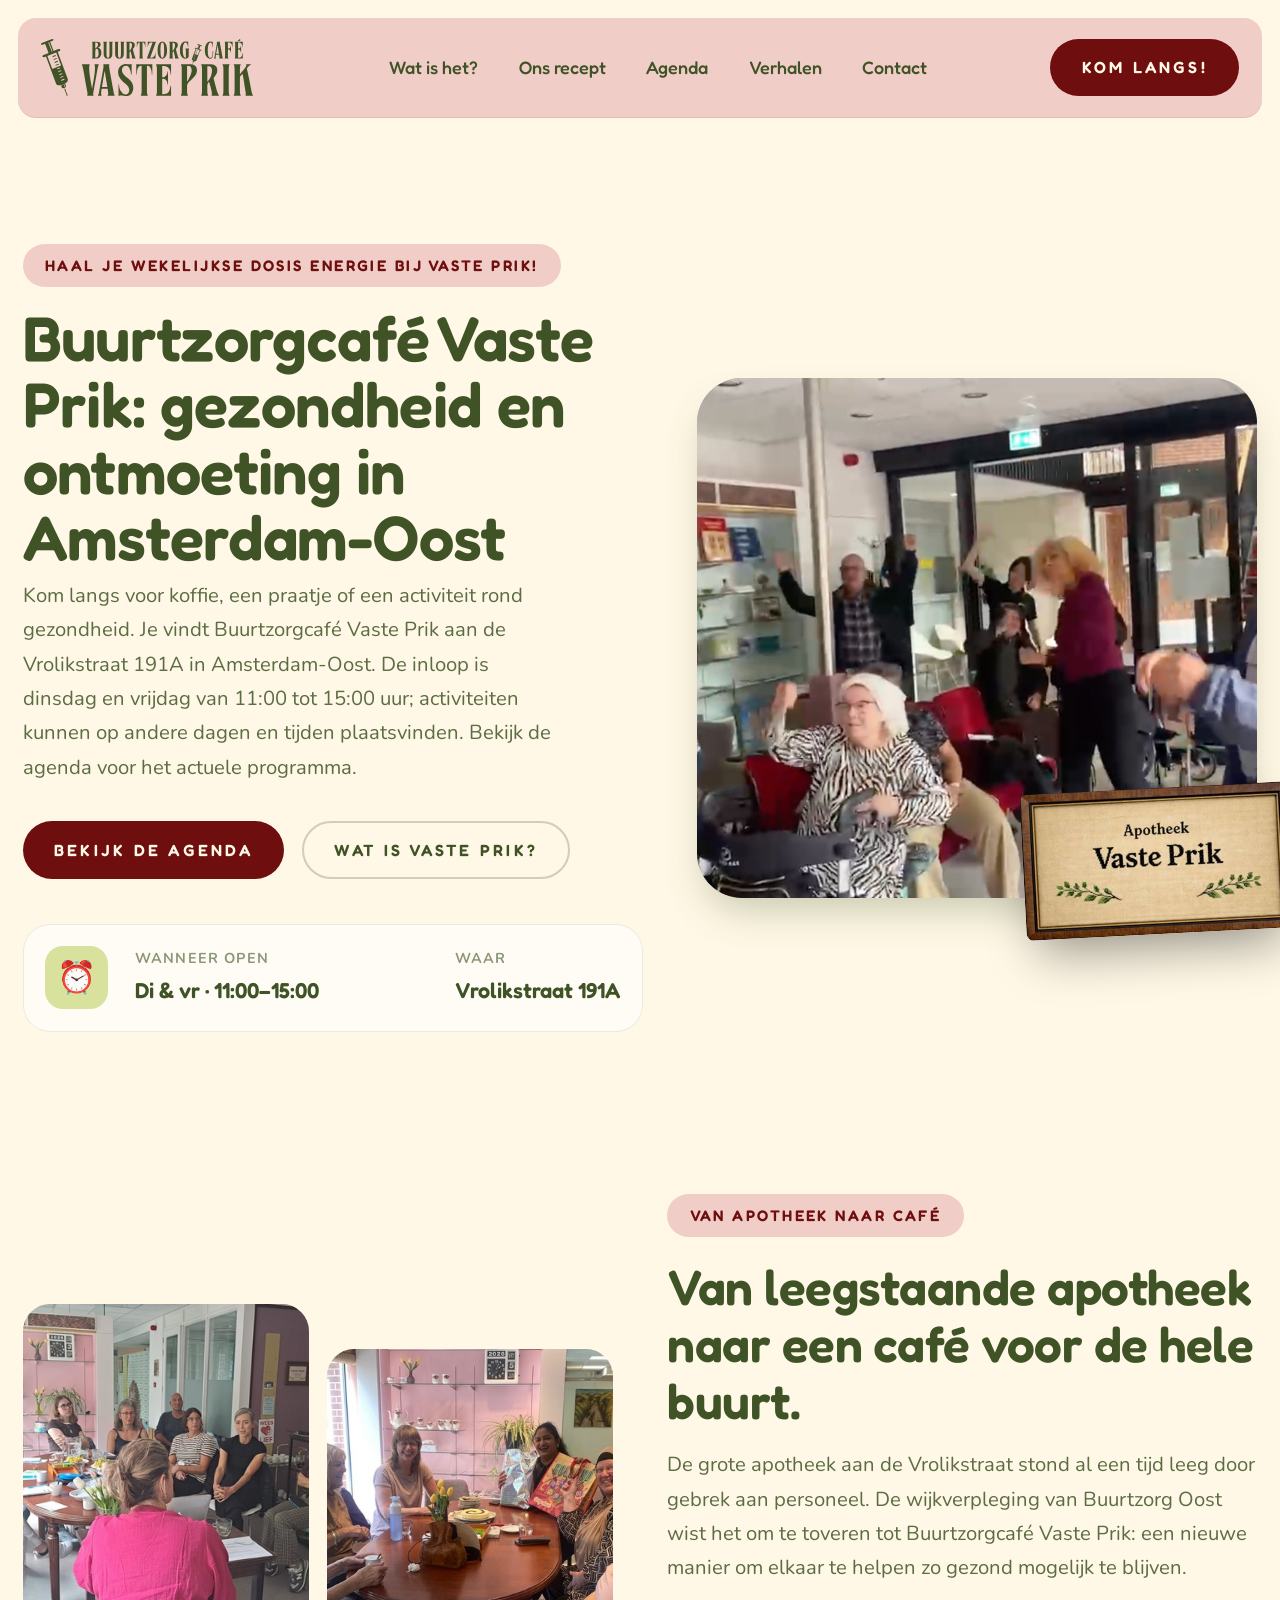
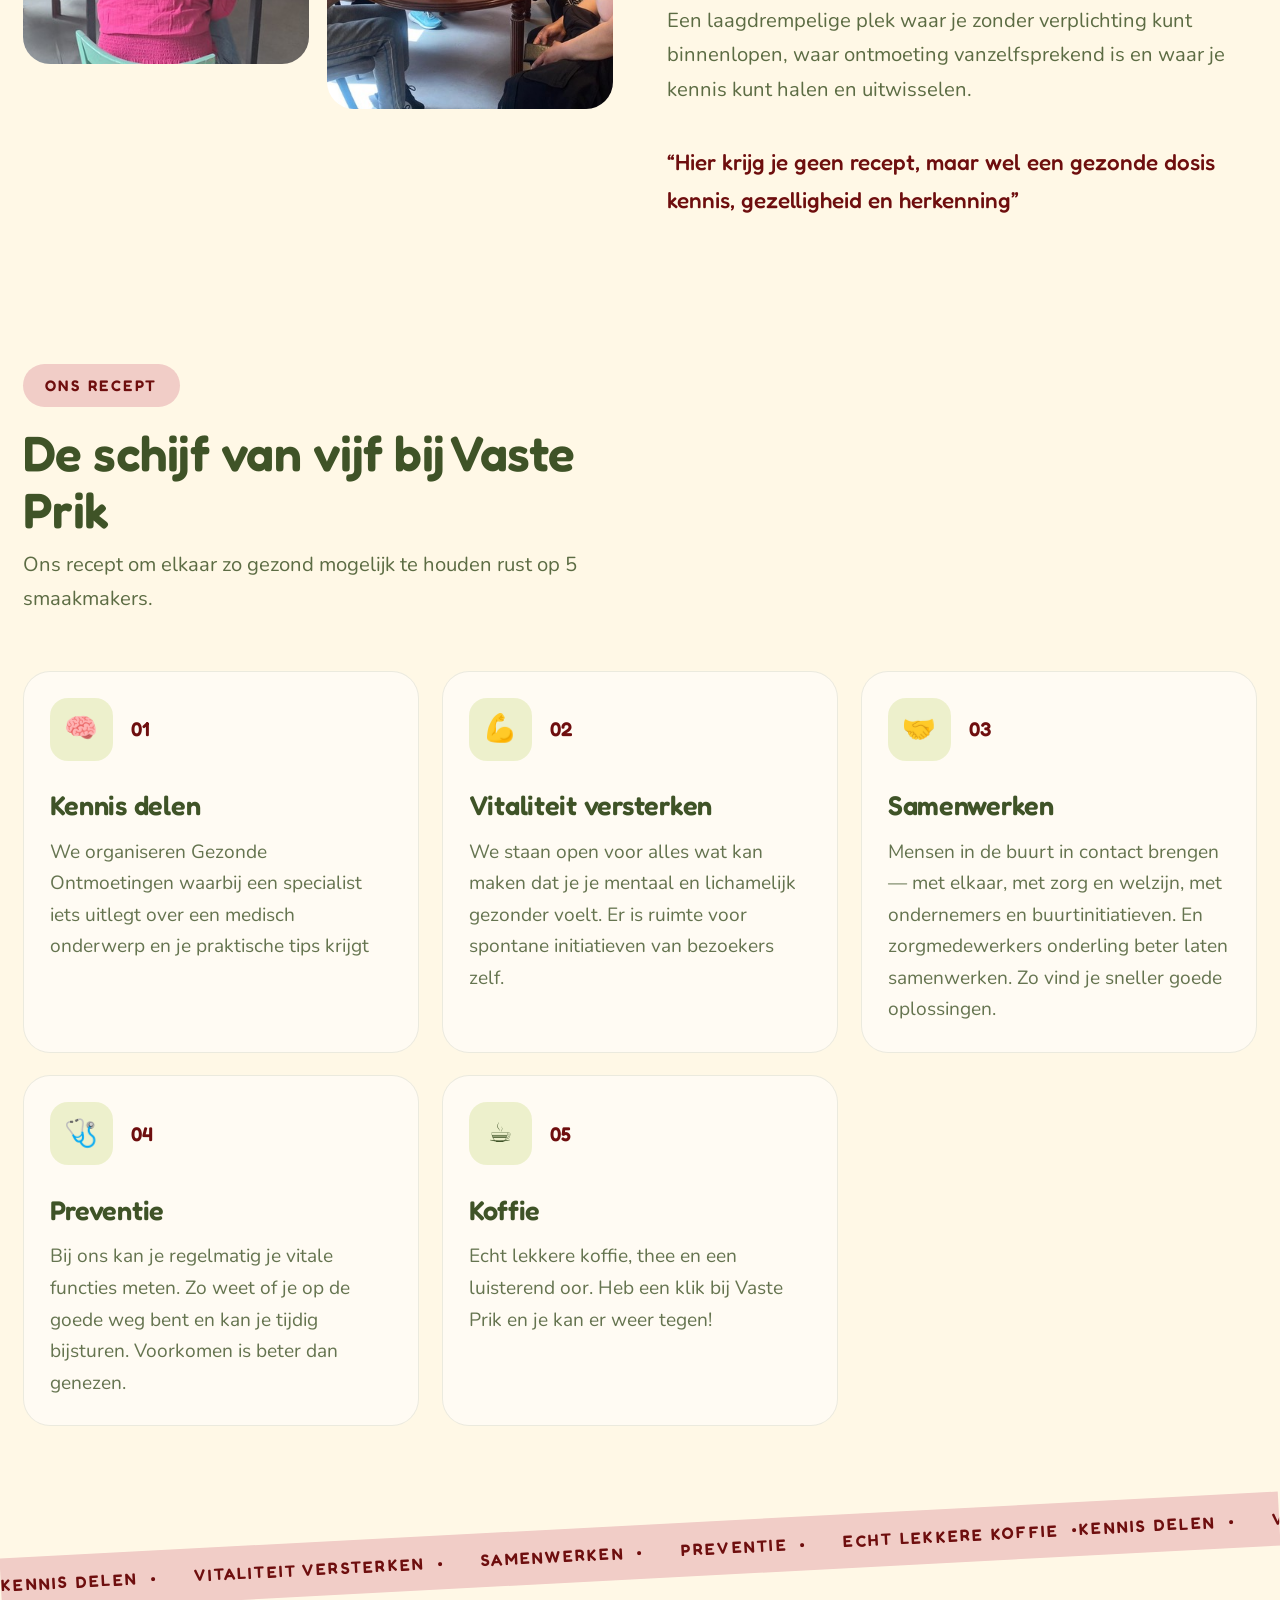
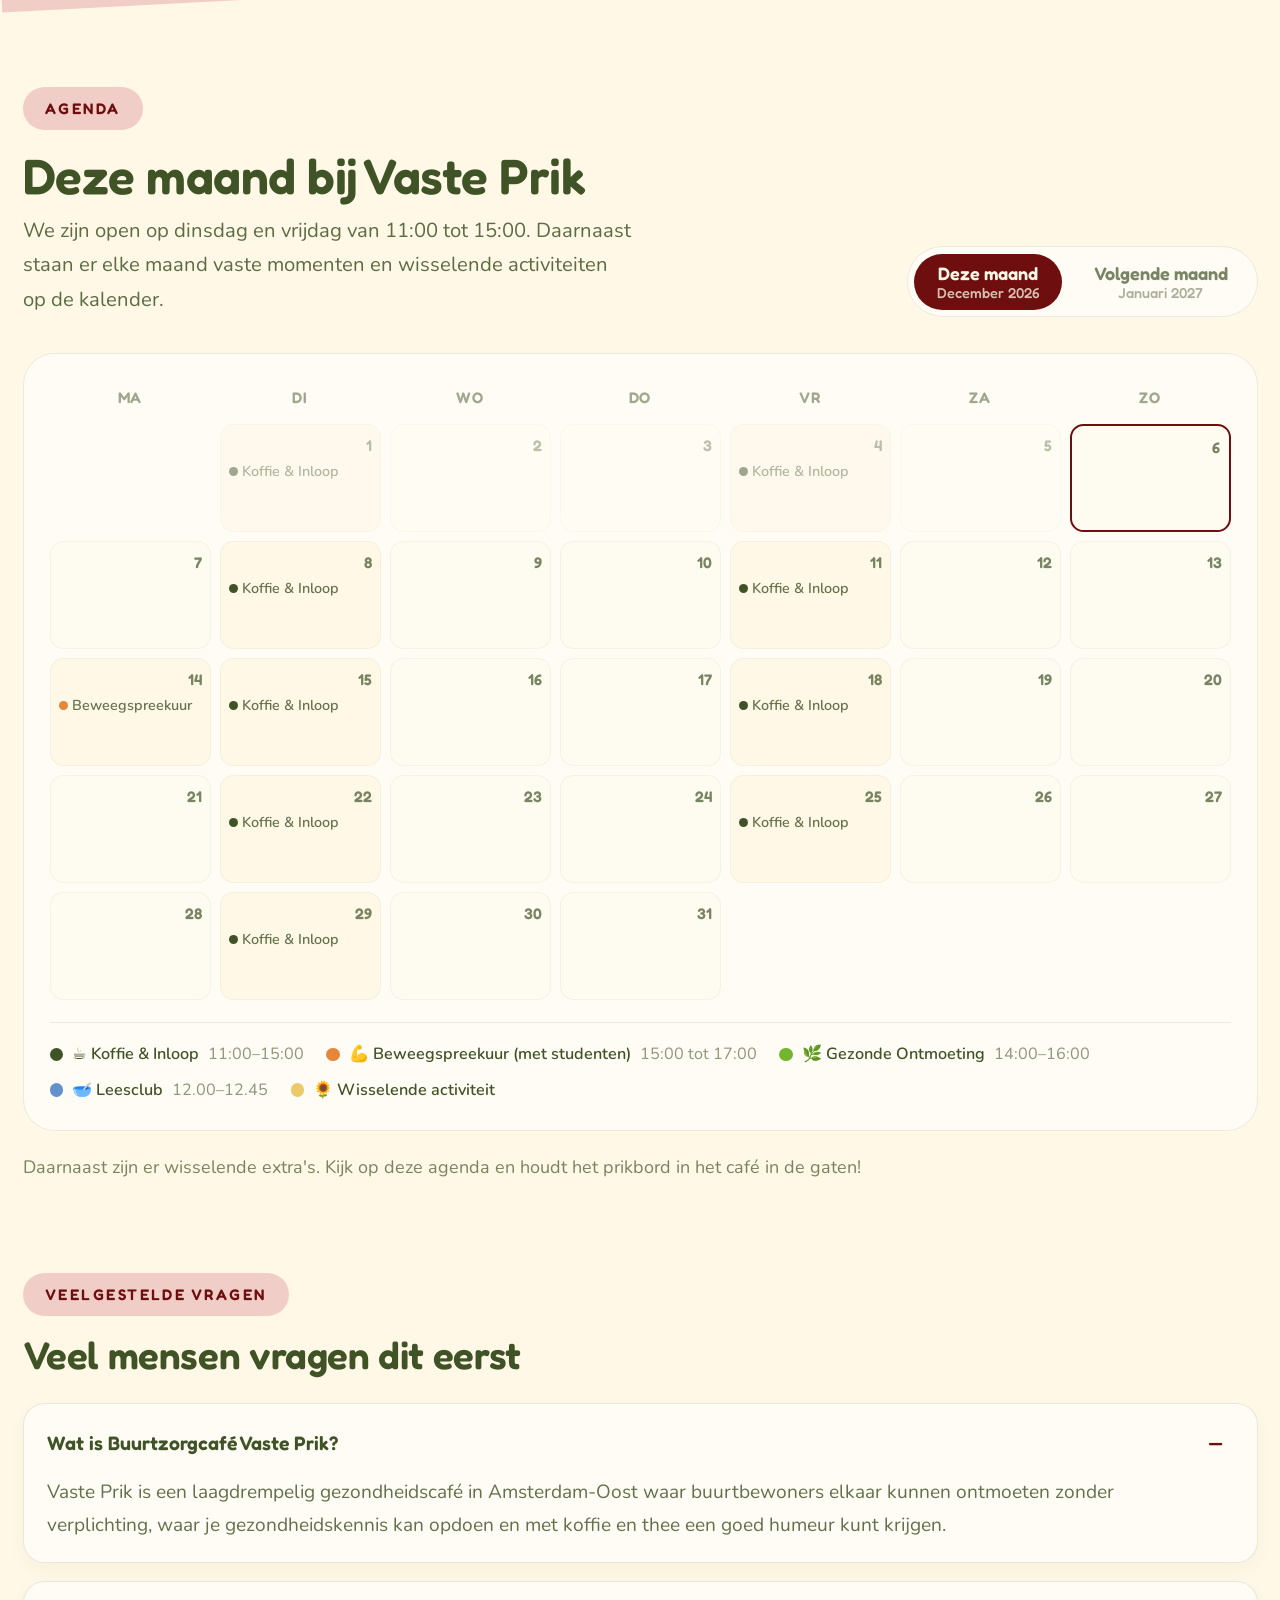
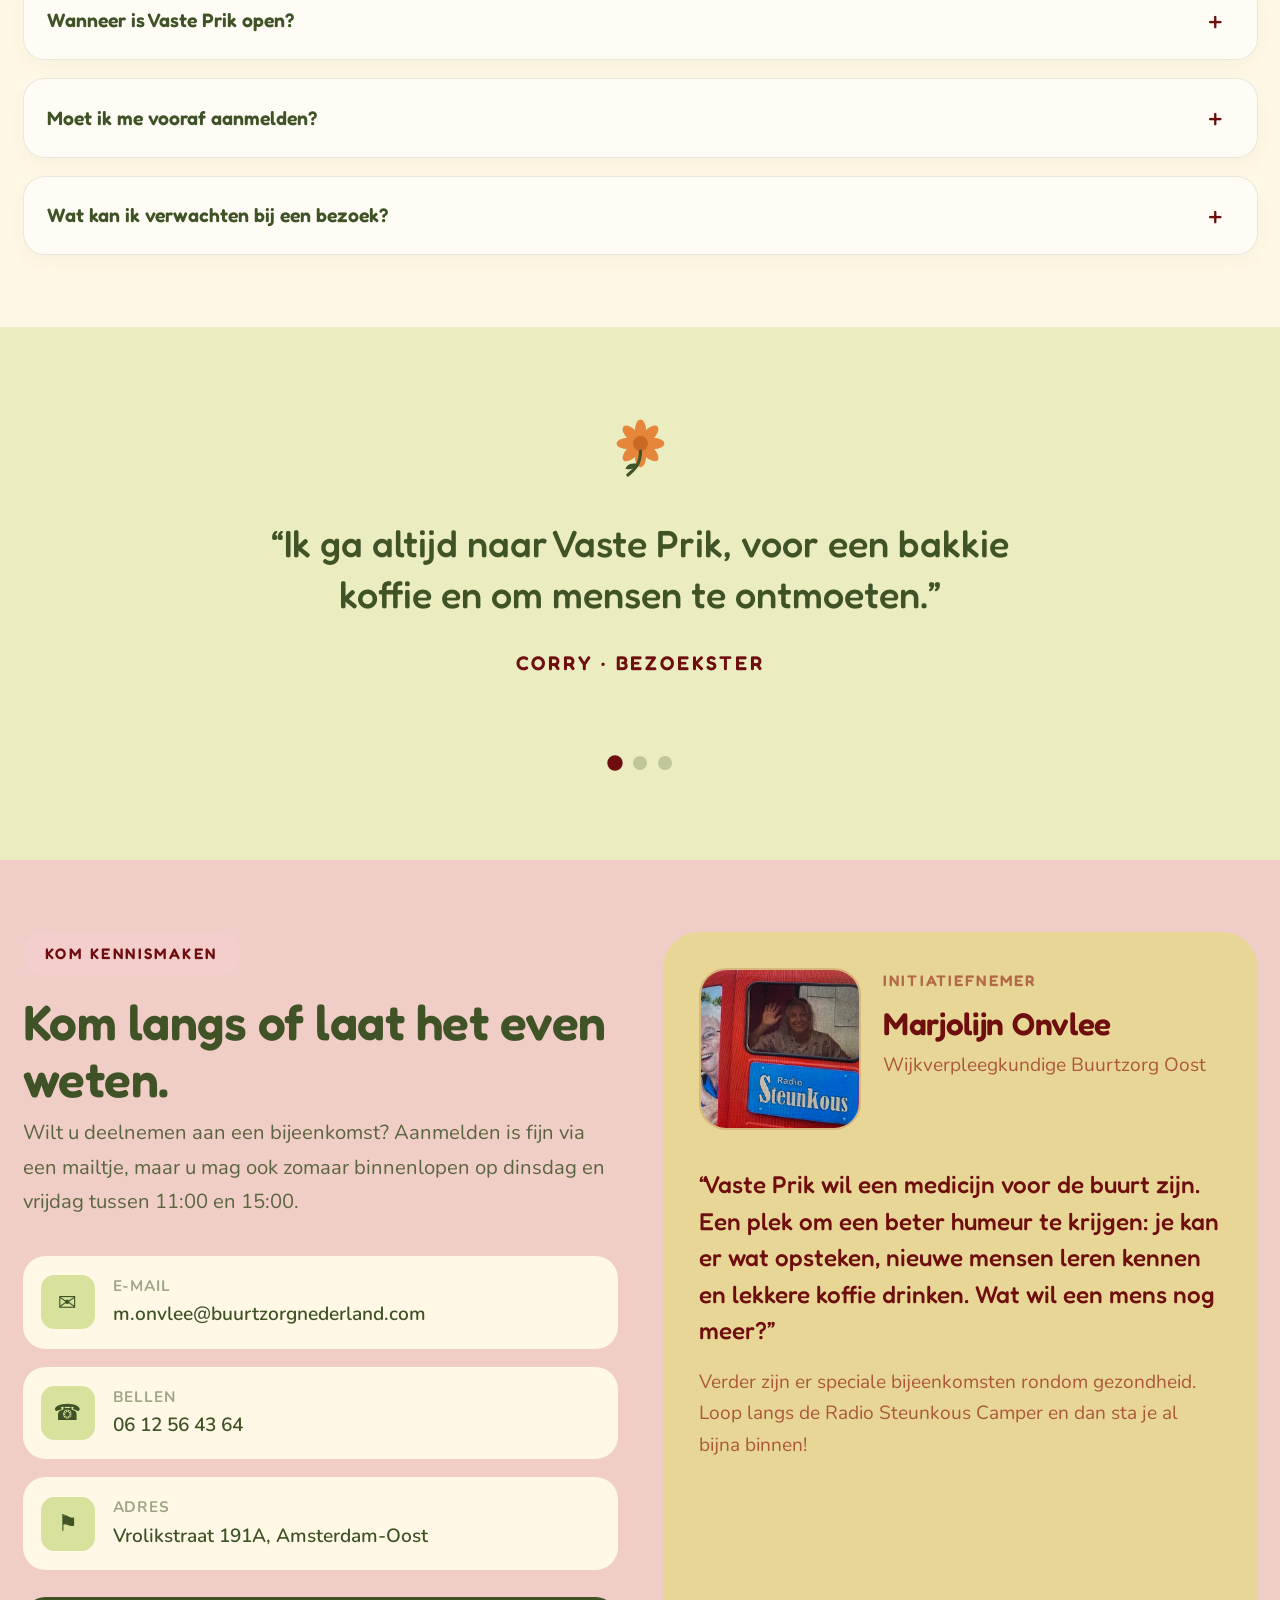
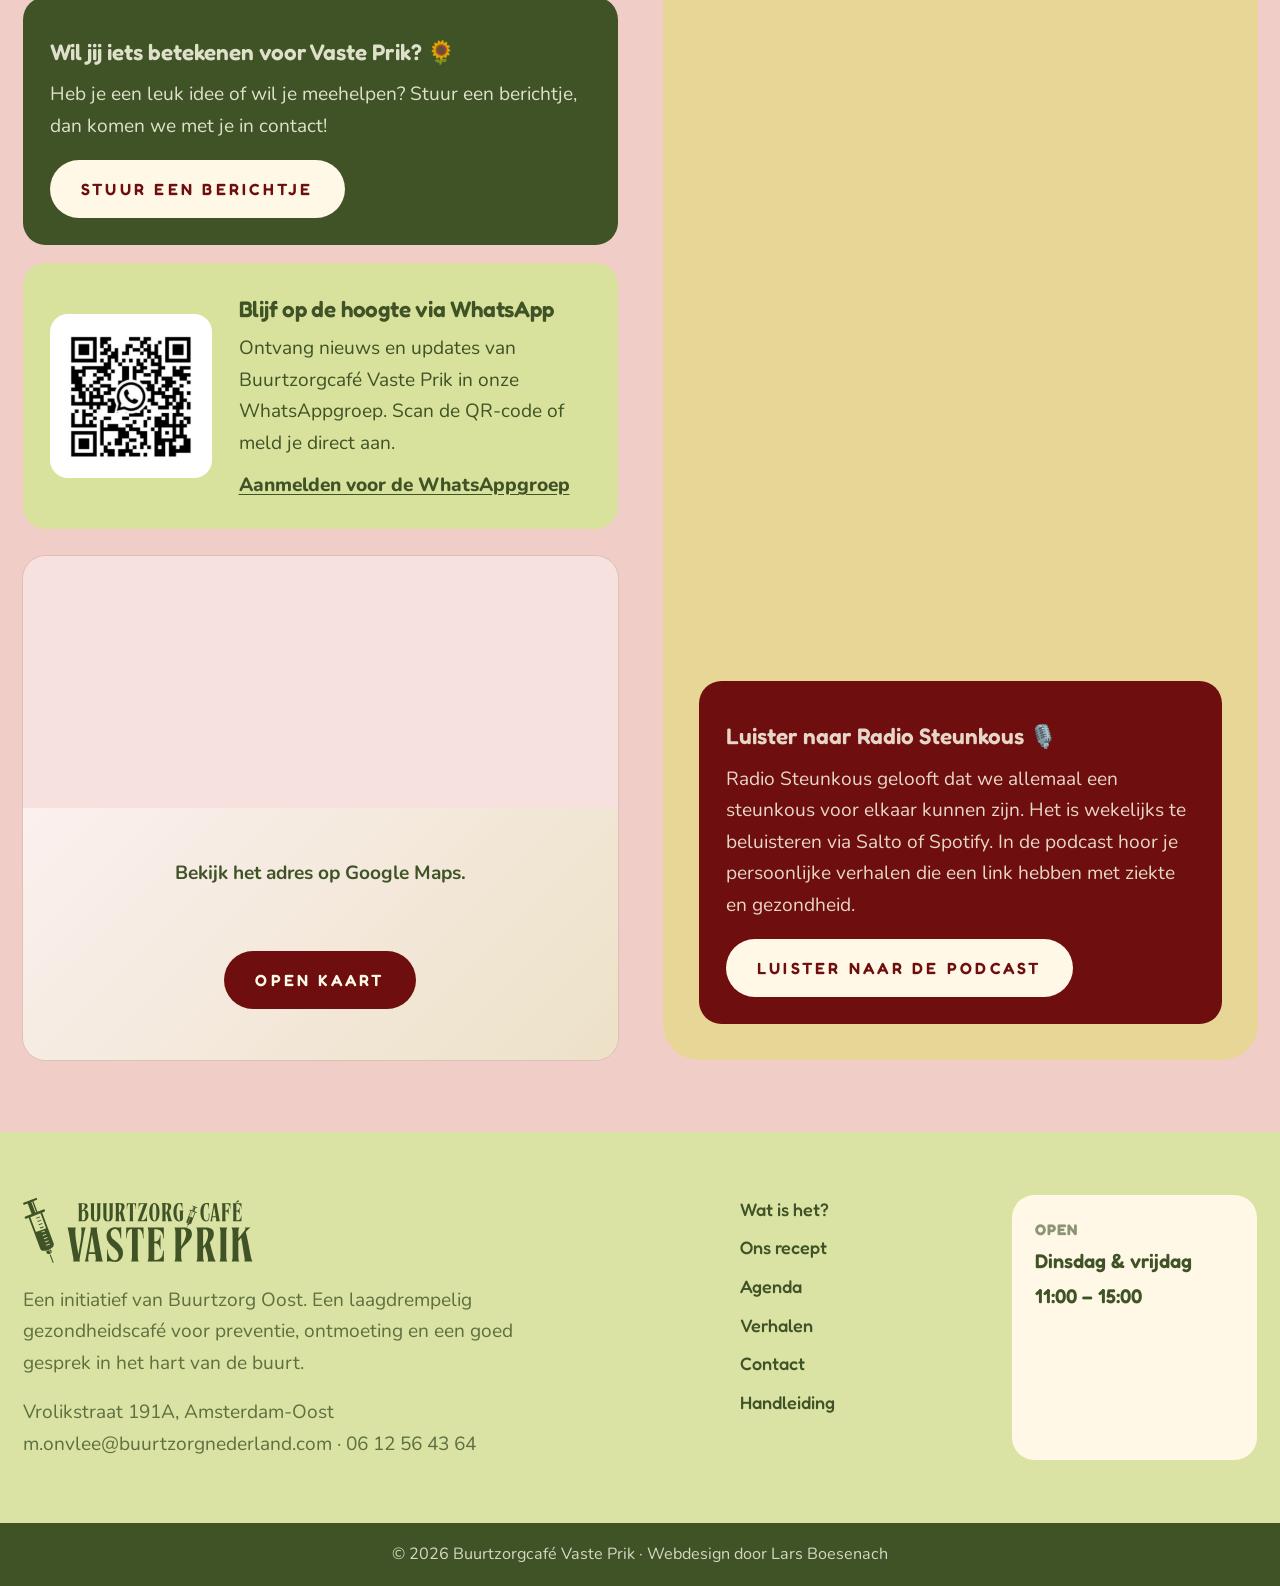
==== commit fa8f980d: "detail footer" ====
--- a/index.html
+++ b/index.html
@@ -480,7 +480,7 @@
       </div>
     </div>
     <div class="footer-bottom">
-      <span id="footer-year"></span> Buurtzorgcafé Vaste Prik &middot; haal je wekelijkse dosis energie
+      <span id="footer-year"></span> Buurtzorgcafé Vaste Prik &middot; Webdesign door <a href="https://www.larsboesenach.nl/" target="_blank" rel="noreferrer">Lars Boesenach</a>
     </div>
   </footer>
 
--- a/style.css
+++ b/style.css
@@ -3,10 +3,10 @@
 
 /* ── Palette & basics ─────────────────────────────────── */
 :root {
-  --vp-cream: #fcf9e8;
+  --vp-cream: #fff8e6;
   --vp-green: #3f5327;
-  --vp-rust: #8C2508;
-  --vp-pink: #FFDFDE;
+  --vp-rust: #6e0e0e;
+  --vp-pink: #f1cdc7;
   --vp-lime: #d8e29c;
   --vp-orange: #e5863a;
   --vp-mustard: #ebc969;
@@ -1191,7 +1191,7 @@
 
 /* ── Contact ──────────────────────────────────────────── */
 .contact-section {
-  background: rgba(246, 222, 221, 0.8);
+  background: var(--vp-pink,0.6);
 }
 .contact-grid {
   display: grid;
